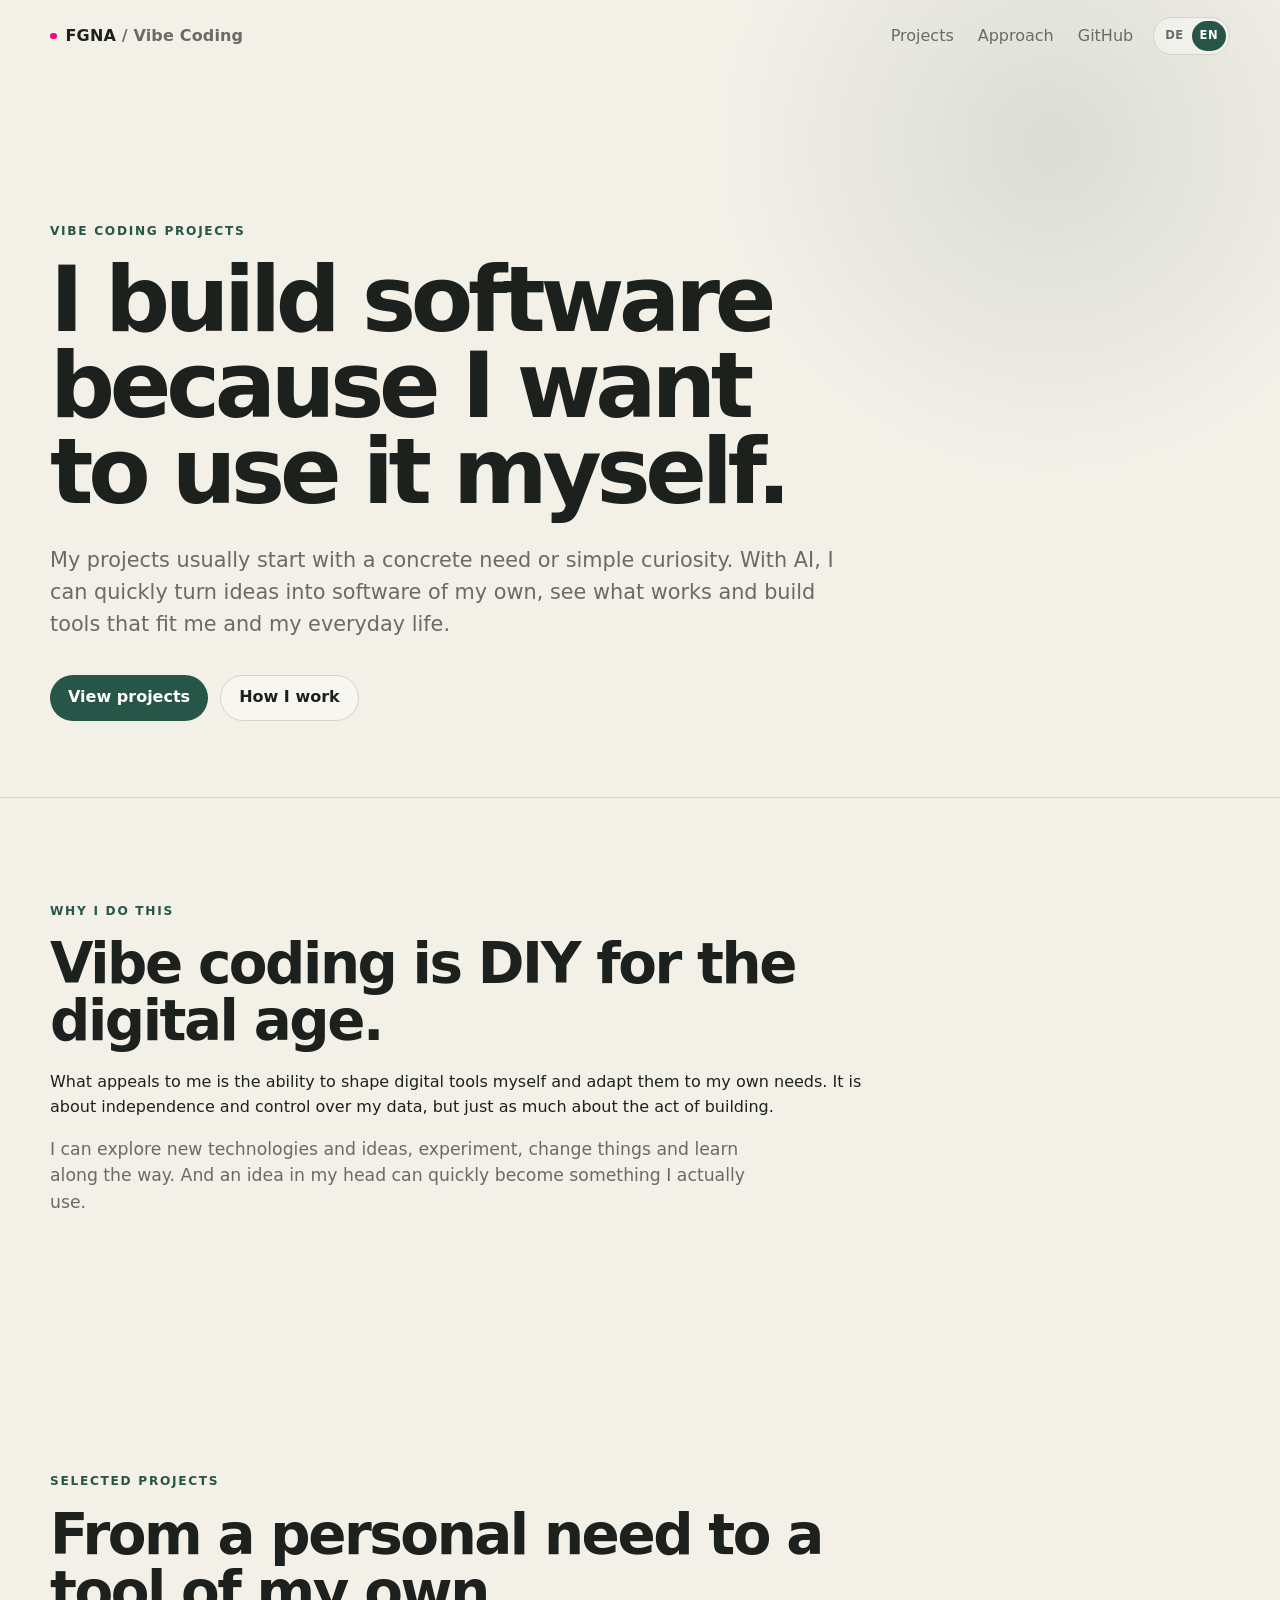
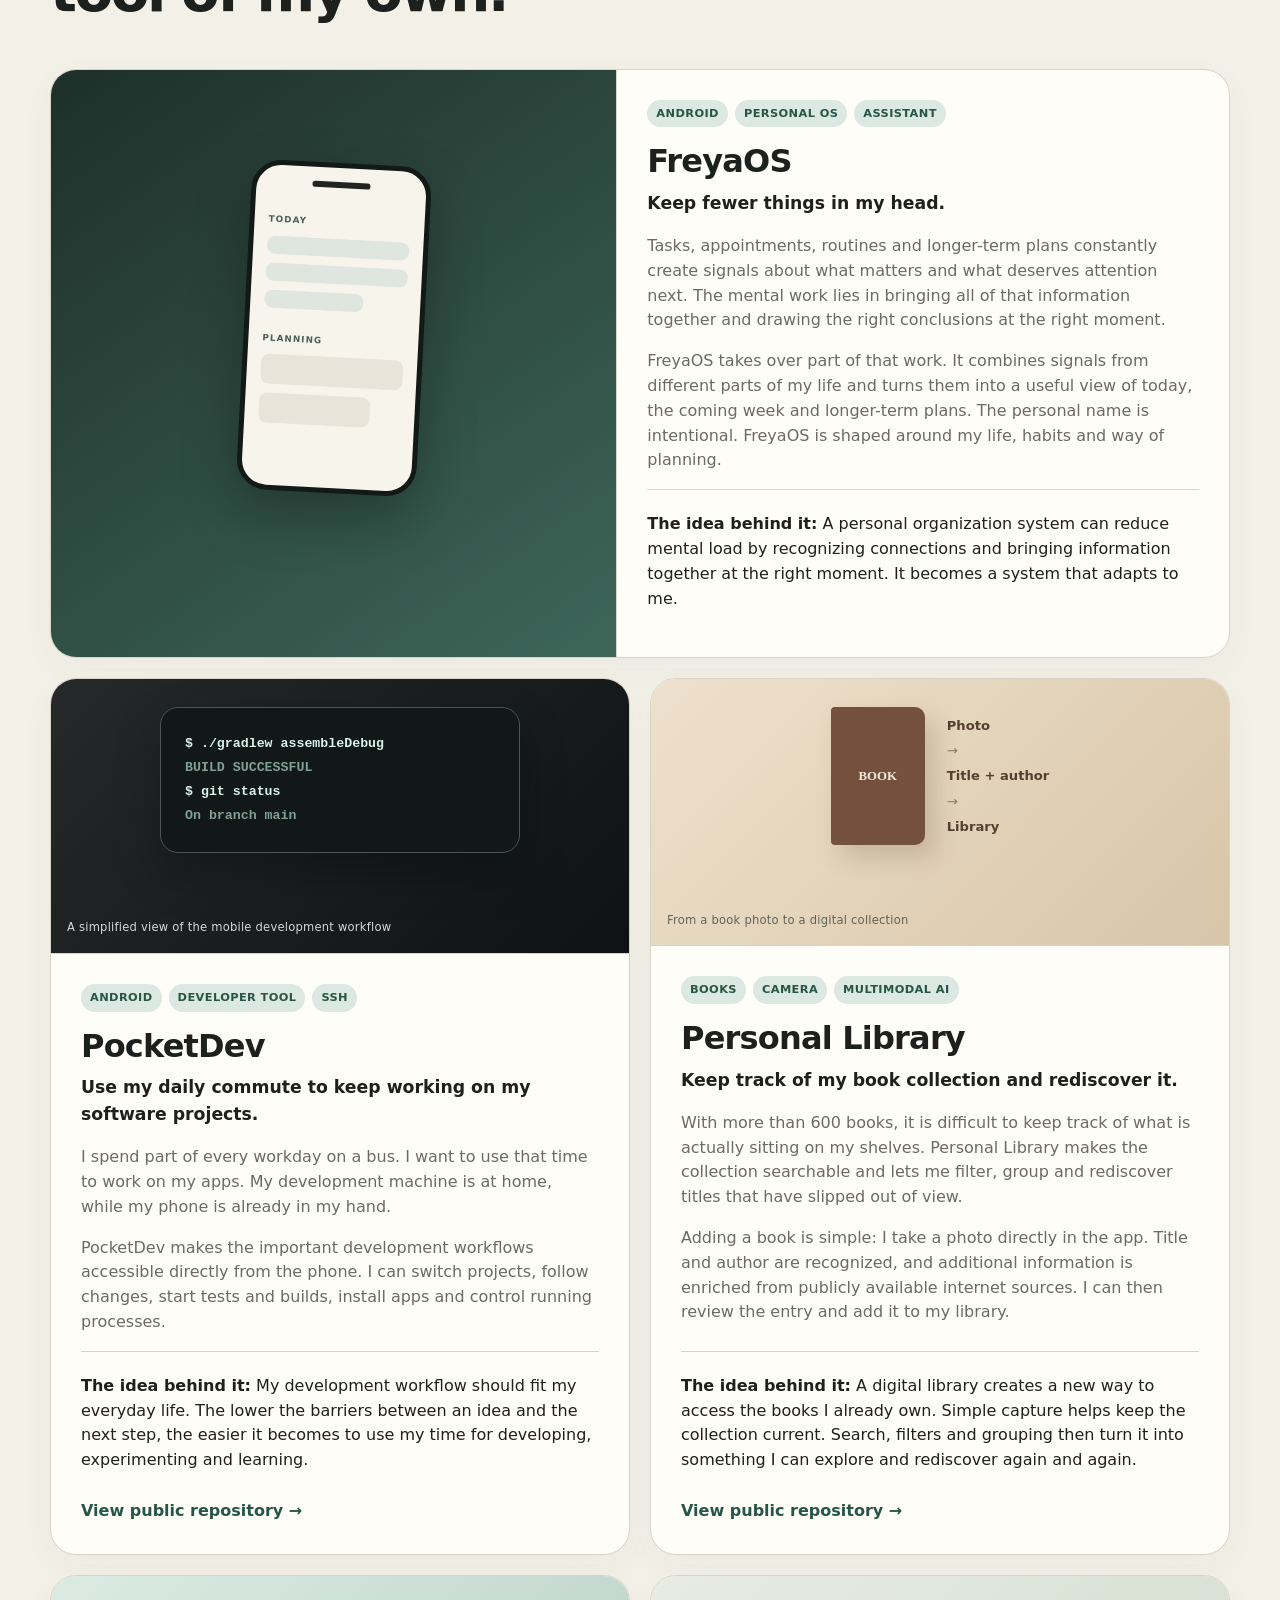
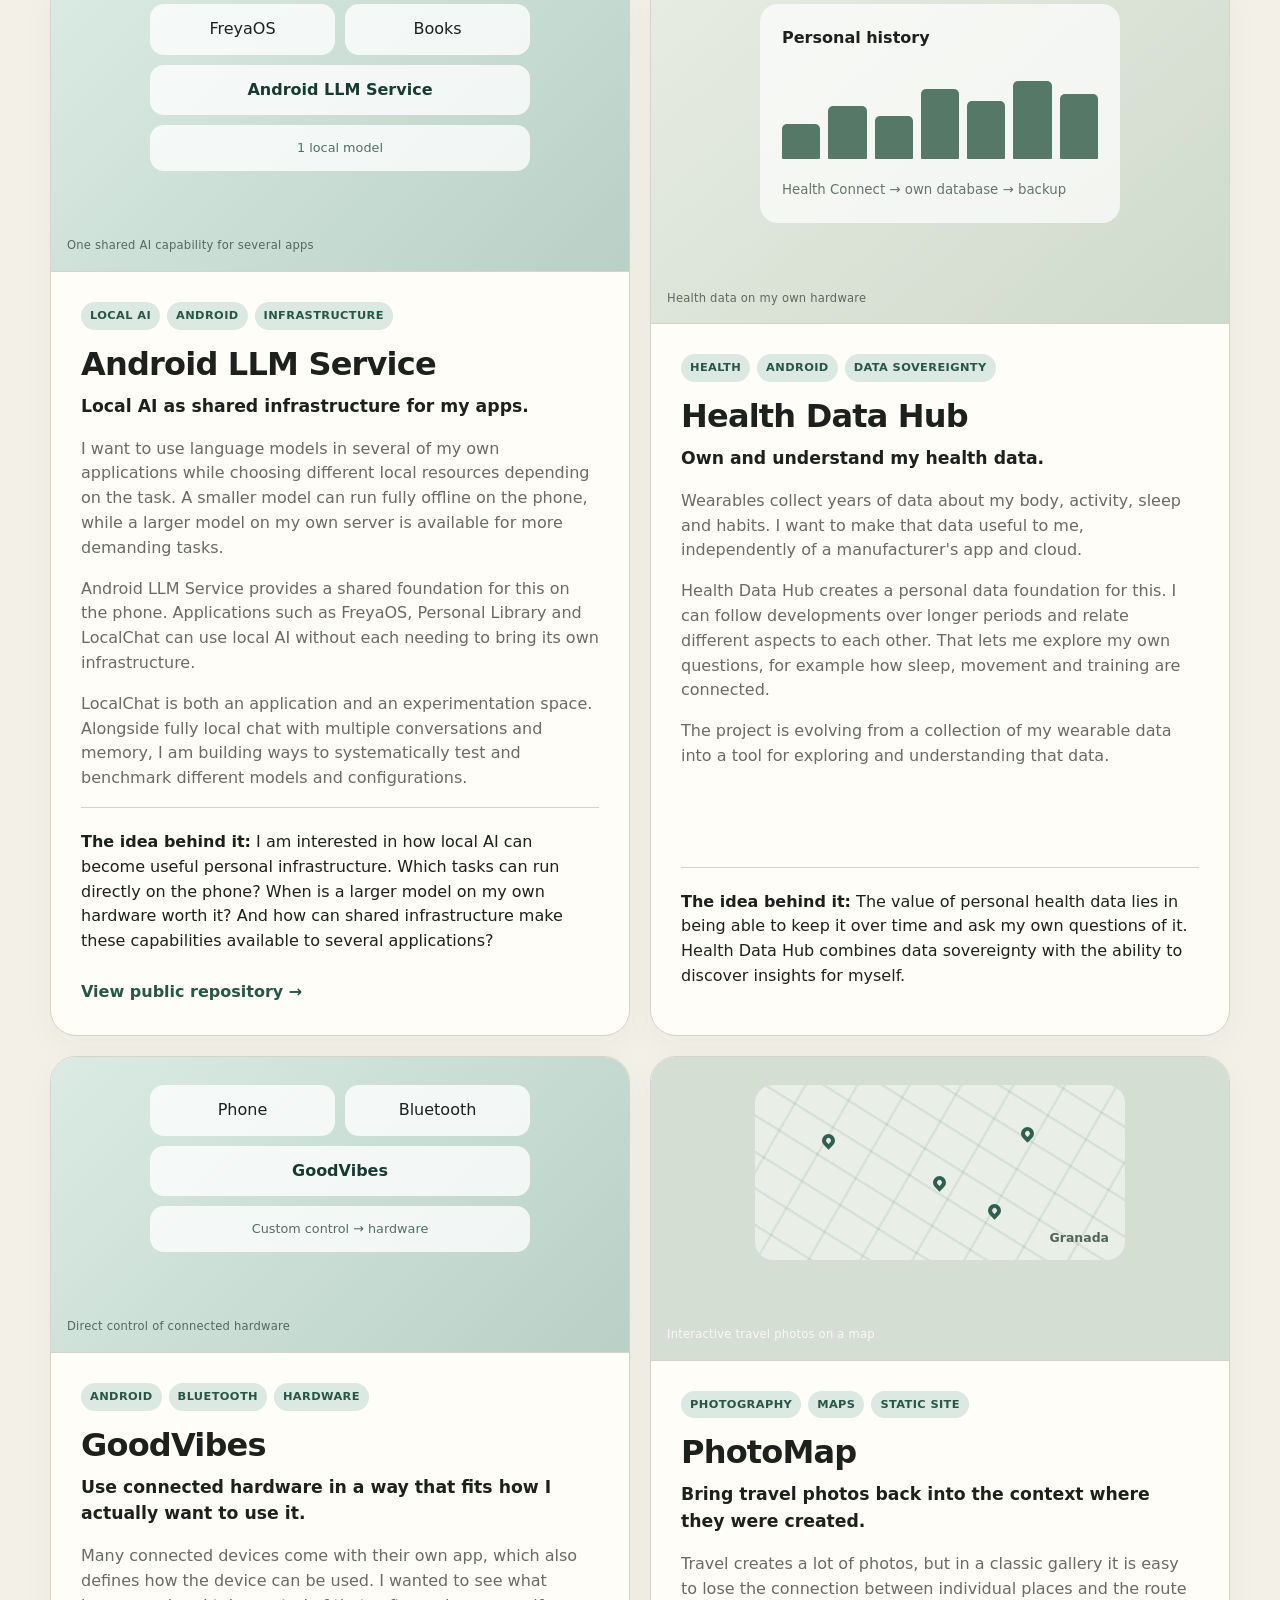
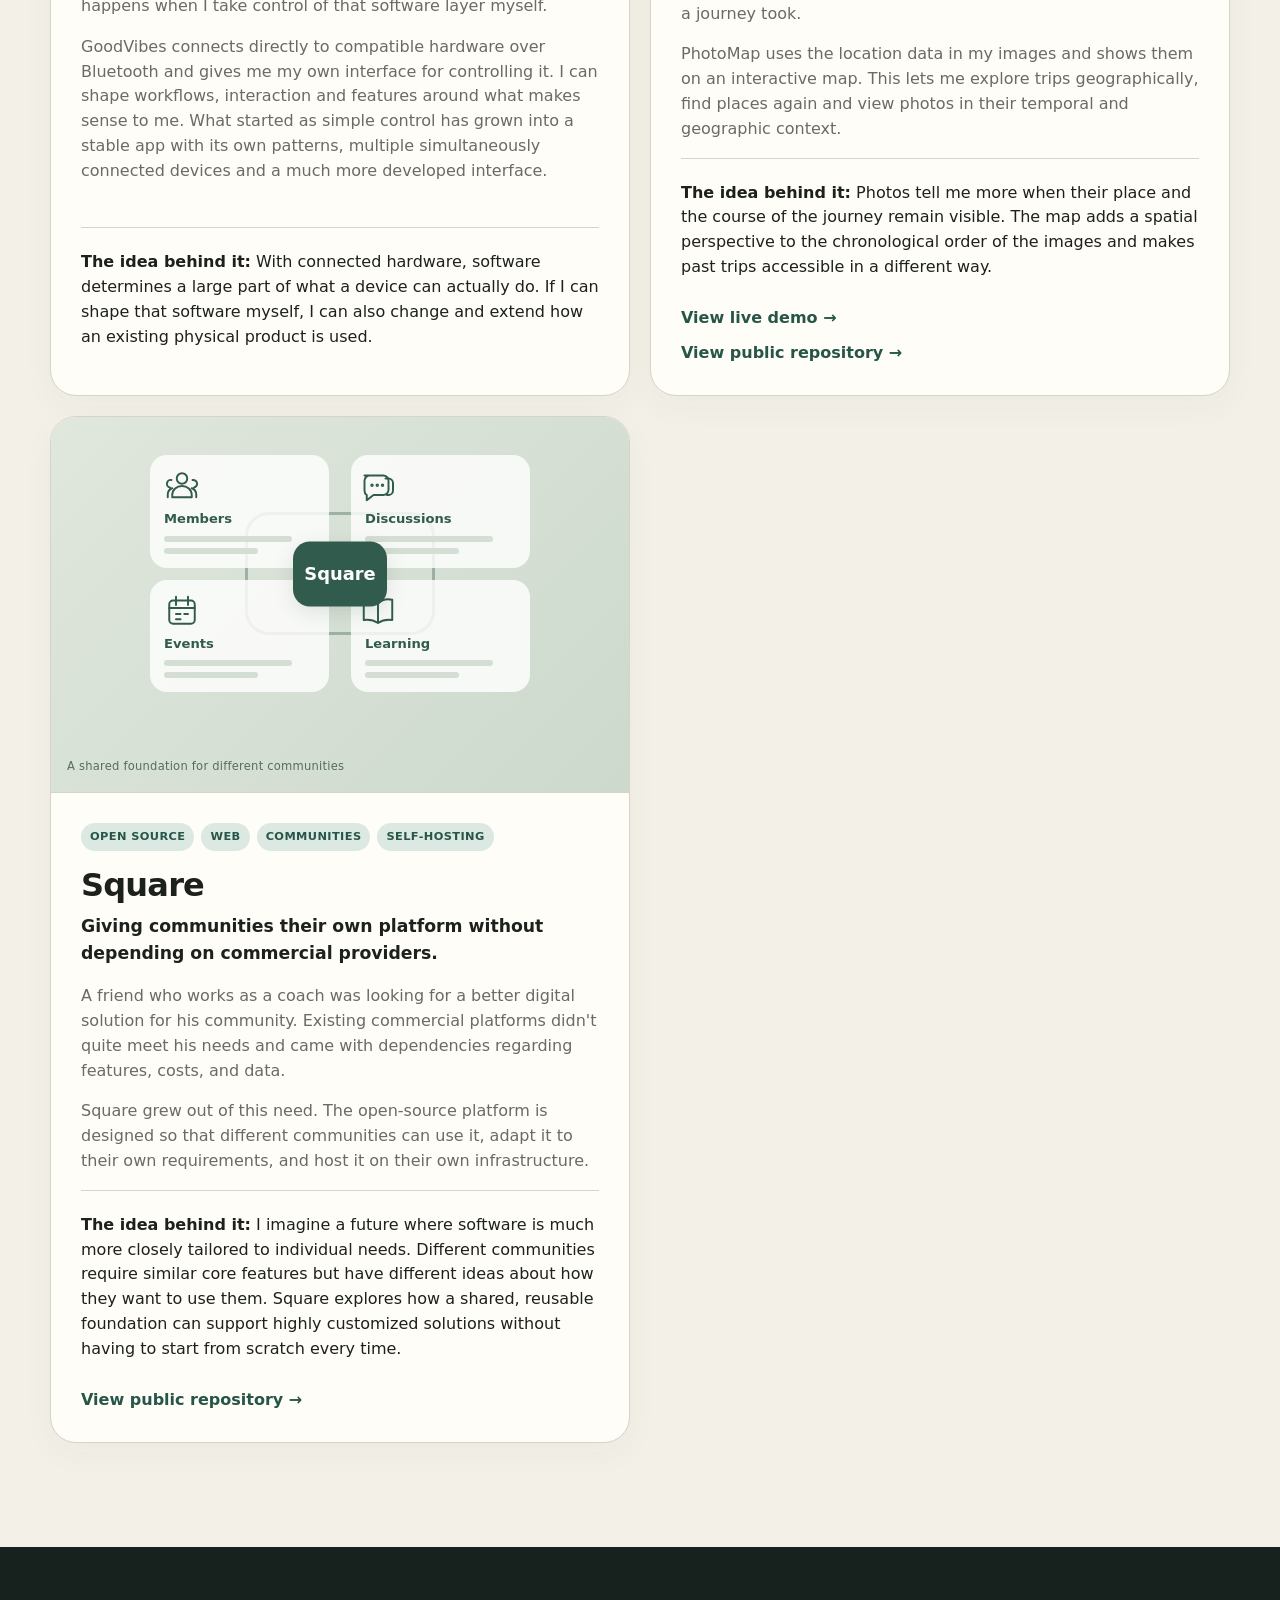
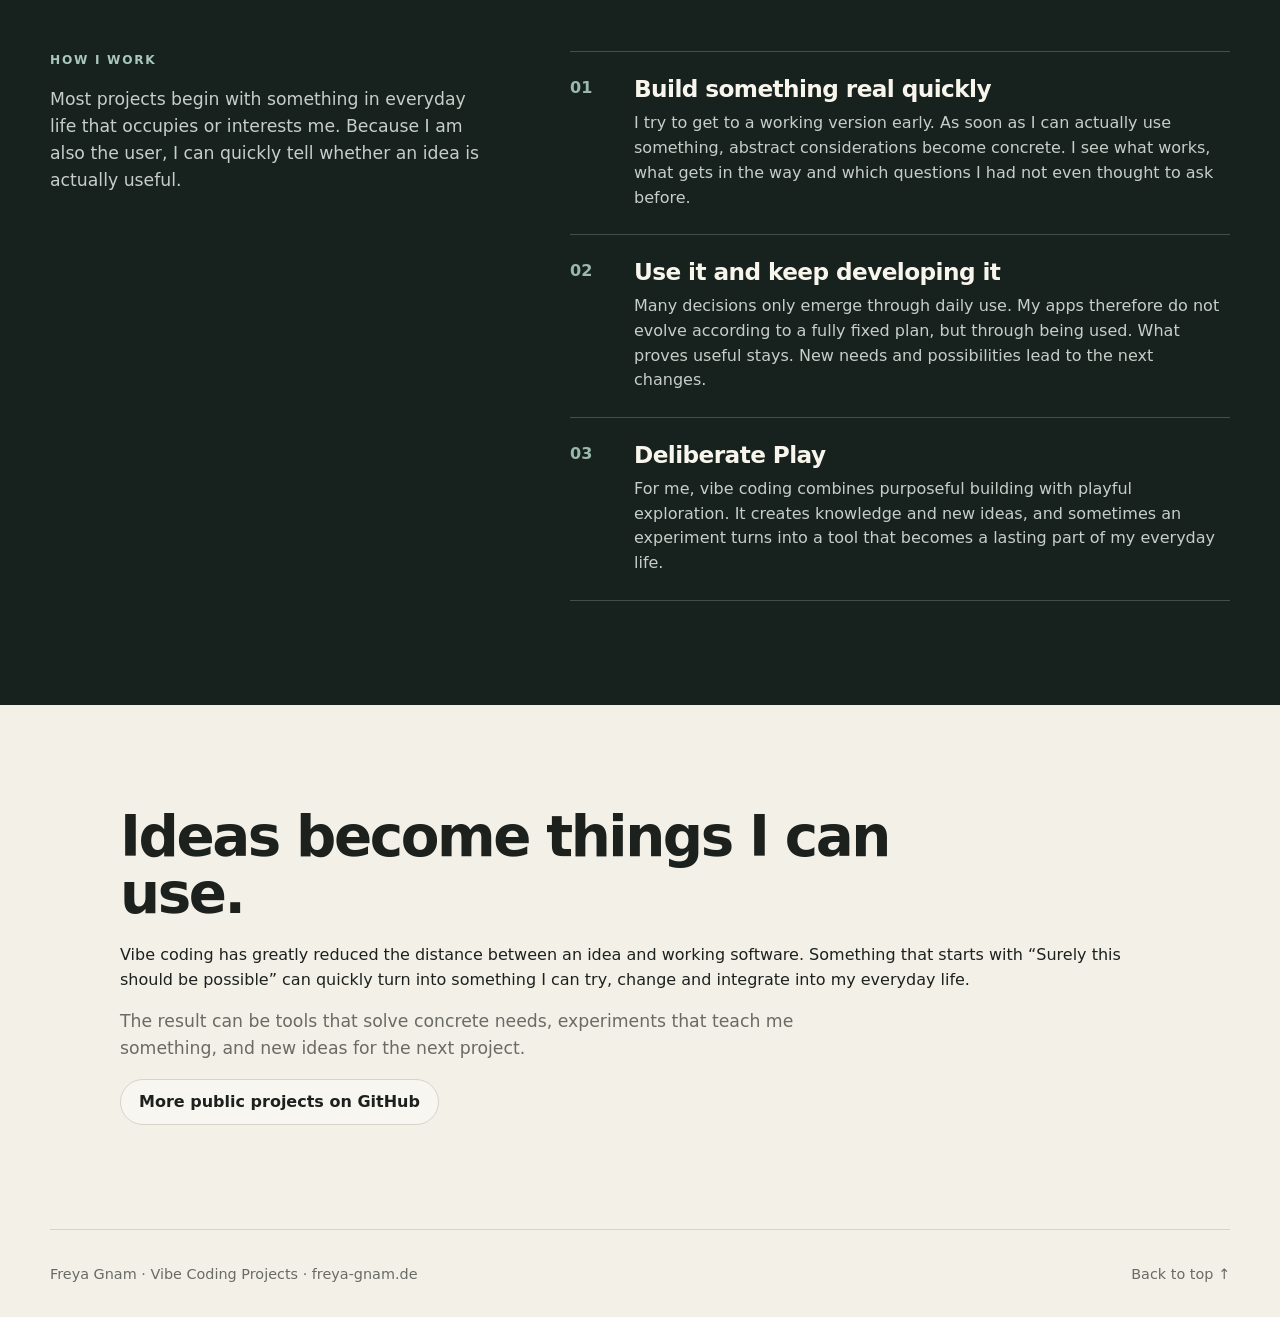
==== en/index.html @ f8d4020c "Align right Square icons and tighten caption spacing" ====
<!doctype html>
<html lang="en"><head><meta charset="utf-8"><meta name="viewport" content="width=device-width, initial-scale=1"><meta name="description" content="Personal software projects born from concrete needs: digital self-determination, learning, making and vibe coding as DIY for the digital age."><meta name="theme-color" content="#18221e"><meta property="og:title" content="FGNA · Vibe Coding Projects"><meta property="og:description" content="Vibe coding as DIY for the digital age: personal software, data sovereignty, learning and making."><meta property="og:type" content="website"><link rel="alternate" hreflang="de" href="../"><link rel="alternate" hreflang="en" href="./"><link rel="alternate" hreflang="x-default" href="../"><title>FGNA · Vibe Coding Projects</title><link rel="stylesheet" href="../styles.css?v=20261024c"></head><body>
<header class="hero" id="top"><nav class="nav shell" aria-label="Main navigation"><a class="brand" href="#top">FGNA <span>/ Vibe Coding</span></a><div class="nav-actions"><div class="nav-links"><a href="#projects">Projects</a><a href="#approach">Approach</a><a href="https://github.com/fgna">GitHub</a></div><div class="language-switch" aria-label="Choose language"><a href="../" lang="de">DE</a><span aria-current="page">EN</span></div></div></nav><div class="shell hero-grid"><div class="hero-copy"><p class="eyebrow">Vibe Coding Projects</p><h1>I build software because I want to use it myself.</h1><p class="lede">My projects usually start with a concrete need or simple curiosity. With AI, I can quickly turn ideas into software of my own, see what works and build tools that fit me and my everyday life.</p><div class="hero-actions"><a class="button primary" href="#projects">View projects</a><a class="button secondary" href="#approach">How I work</a></div></div></div></header>
<main><section class="section shell"><div class="section-heading"><p class="eyebrow">Why I do this</p><h2>Vibe coding is DIY for the digital age.</h2><p>What appeals to me is the ability to shape digital tools myself and adapt them to my own needs. It is about independence and control over my data, but just as much about the act of building.</p><p>I can explore new technologies and ideas, experiment, change things and learn along the way. And an idea in my head can quickly become something I actually use.</p></div></section>
<section class="section shell" id="projects"><div class="section-heading"><p class="eyebrow">Selected projects</p><h2>From a personal need to a tool of my own.</h2></div><div class="project-grid">
<article class="project-card featured"><div class="project-visual visual-taskos" aria-label="Abstract representation of FreyaOS"><div class="device-frame"><div class="device-top"></div><div class="mock-ui"><span class="mock-label">TODAY</span><i></i><i></i><i class="short"></i><span class="mock-label second">PLANNING</span><b></b><b class="half"></b></div></div></div><div class="project-content"><div class="project-meta"><span>Android</span><span>Personal OS</span><span>Assistant</span></div><h3>FreyaOS</h3><p class="project-kicker">Keep fewer things in my head.</p><p>Tasks, appointments, routines and longer-term plans constantly create signals about what matters and what deserves attention next. The mental work lies in bringing all of that information together and drawing the right conclusions at the right moment.</p><p>FreyaOS takes over part of that work. It combines signals from different parts of my life and turns them into a useful view of today, the coming week and longer-term plans. The personal name is intentional. FreyaOS is shaped around my life, habits and way of planning.</p><p class="thought"><strong>The idea behind it:</strong> A personal organization system can reduce mental load by recognizing connections and bringing information together at the right moment. It becomes a system that adapts to me.</p></div></article>
<article class="project-card"><div class="project-visual visual-pocketdev"><div class="terminal-mock"><span>$ ./gradlew assembleDebug</span><span class="dim">BUILD SUCCESSFUL</span><span>$ git status</span><span class="dim">On branch main</span></div><div class="visual-caption">A simplified view of the mobile development workflow</div></div><div class="project-content"><div class="project-meta"><span>Android</span><span>Developer Tool</span><span>SSH</span></div><h3>PocketDev</h3><p class="project-kicker">Use my daily commute to keep working on my software projects.</p><p>I spend part of every workday on a bus. I want to use that time to work on my apps. My development machine is at home, while my phone is already in my hand.</p><p>PocketDev makes the important development workflows accessible directly from the phone. I can switch projects, follow changes, start tests and builds, install apps and control running processes.</p><p class="thought"><strong>The idea behind it:</strong> My development workflow should fit my everyday life. The lower the barriers between an idea and the next step, the easier it becomes to use my time for developing, experimenting and learning.</p><a class="text-link" href="https://github.com/fgna/pocketdev">View public repository →</a></div></article>
<article class="project-card"><div class="project-visual visual-books"><div class="book-mock"><div class="book-cover">BOOK</div><div><span>Photo</span><b>→</b><span>Title + author</span><b>→</b><span>Library</span></div></div><div class="visual-caption">From a book photo to a digital collection</div></div><div class="project-content"><div class="project-meta"><span>Books</span><span>Camera</span><span>Multimodal AI</span></div><h3>Personal Library</h3><p class="project-kicker">Keep track of my book collection and rediscover it.</p><p>With more than 600 books, it is difficult to keep track of what is actually sitting on my shelves. Personal Library makes the collection searchable and lets me filter, group and rediscover titles that have slipped out of view.</p><p>Adding a book is simple: I take a photo directly in the app. Title and author are recognized, and additional information is enriched from publicly available internet sources. I can then review the entry and add it to my library.</p><p class="thought"><strong>The idea behind it:</strong> A digital library creates a new way to access the books I already own. Simple capture helps keep the collection current. Search, filters and grouping then turn it into something I can explore and rediscover again and again.</p><a class="text-link" href="https://github.com/fgna/personal-library">View public repository →</a></div></article>
<article class="project-card"><div class="project-visual visual-llm"><div class="service-map"><span>FreyaOS</span><span>Books</span><strong>Android LLM Service</strong><em>1 local model</em></div><div class="visual-caption">One shared AI capability for several apps</div></div><div class="project-content"><div class="project-meta"><span>Local AI</span><span>Android</span><span>Infrastructure</span></div><h3>Android LLM Service</h3><p class="project-kicker">Local AI as shared infrastructure for my apps.</p><p>I want to use language models in several of my own applications while choosing different local resources depending on the task. A smaller model can run fully offline on the phone, while a larger model on my own server is available for more demanding tasks.</p><p>Android LLM Service provides a shared foundation for this on the phone. Applications such as FreyaOS, Personal Library and LocalChat can use local AI without each needing to bring its own infrastructure.</p><p>LocalChat is both an application and an experimentation space. Alongside fully local chat with multiple conversations and memory, I am building ways to systematically test and benchmark different models and configurations.</p><p class="thought"><strong>The idea behind it:</strong> I am interested in how local AI can become useful personal infrastructure. Which tasks can run directly on the phone? When is a larger model on my own hardware worth it? And how can shared infrastructure make these capabilities available to several applications?</p><a class="text-link" href="https://github.com/fgna/android-llm-service">View public repository →</a></div></article>
<article class="project-card"><div class="project-visual visual-health"><div class="health-chart"><span>Personal history</span><div class="bars"><i></i><i></i><i></i><i></i><i></i><i></i><i></i></div><small>Health Connect → own database → backup</small></div><div class="visual-caption">Health data on my own hardware</div></div><div class="project-content"><div class="project-meta"><span>Health</span><span>Android</span><span>Data Sovereignty</span></div><h3>Health Data Hub</h3><p class="project-kicker">Own and understand my health data.</p><p>Wearables collect years of data about my body, activity, sleep and habits. I want to make that data useful to me, independently of a manufacturer's app and cloud.</p><p>Health Data Hub creates a personal data foundation for this. I can follow developments over longer periods and relate different aspects to each other. That lets me explore my own questions, for example how sleep, movement and training are connected.</p><p>The project is evolving from a collection of my wearable data into a tool for exploring and understanding that data.</p><p class="thought"><strong>The idea behind it:</strong> The value of personal health data lies in being able to keep it over time and ask my own questions of it. Health Data Hub combines data sovereignty with the ability to discover insights for myself.</p></div></article>
<article class="project-card"><div class="project-visual visual-llm"><div class="service-map"><span>Phone</span><span>Bluetooth</span><strong>GoodVibes</strong><em>Custom control → hardware</em></div><div class="visual-caption">Direct control of connected hardware</div></div><div class="project-content"><div class="project-meta"><span>Android</span><span>Bluetooth</span><span>Hardware</span></div><h3>GoodVibes</h3><p class="project-kicker">Use connected hardware in a way that fits how I actually want to use it.</p><p>Many connected devices come with their own app, which also defines how the device can be used. I wanted to see what happens when I take control of that software layer myself.</p><p>GoodVibes connects directly to compatible hardware over Bluetooth and gives me my own interface for controlling it. I can shape workflows, interaction and features around what makes sense to me. What started as simple control has grown into a stable app with its own patterns, multiple simultaneously connected devices and a much more developed interface.</p><p class="thought"><strong>The idea behind it:</strong> With connected hardware, software determines a large part of what a device can actually do. If I can shape that software myself, I can also change and extend how an existing physical product is used.</p></div></article>
<article class="project-card public-project"><div class="project-visual visual-map"><div class="map-mock"><i></i><i></i><i></i><i></i><span>Granada</span></div><div class="visual-caption">Interactive travel photos on a map</div></div><div class="project-content"><div class="project-meta"><span>Photography</span><span>Maps</span><span>Static Site</span></div><h3>PhotoMap</h3><p class="project-kicker">Bring travel photos back into the context where they were created.</p><p>Travel creates a lot of photos, but in a classic gallery it is easy to lose the connection between individual places and the route a journey took.</p><p>PhotoMap uses the location data in my images and shows them on an interactive map. This lets me explore trips geographically, find places again and view photos in their temporal and geographic context.</p><p class="thought"><strong>The idea behind it:</strong> Photos tell me more when their place and the course of the journey remain visible. The map adds a spatial perspective to the chronological order of the images and makes past trips accessible in a different way.</p><a class="text-link" href="http://www.freya-gnam.de/photomap/">View live demo →</a><a class="text-link" href="https://github.com/fgna/photomap">View public repository →</a></div></article>
<article class="project-card public-project"><div class="project-visual visual-square"><div class="square-diagram" aria-label="Schematic view of the shared Square community platform"><div class="square-module"><span class="square-symbol"><svg viewBox="0 0 48 48" aria-hidden="true"><circle cx="24" cy="14" r="7"/><path d="M11 39v-3c0-7 6-12 13-12s13 5 13 12v3H11Z"/><path d="M10 16a5 5 0 1 0-2 10M38 16a5 5 0 1 1 2 10M5 39v-4a9 9 0 0 1 6-8M43 39v-4a9 9 0 0 0-6-8"/></svg></span><strong>Members</strong><i></i><i></i></div><div class="square-module"><span class="square-symbol"><svg viewBox="0 0 48 48" aria-hidden="true"><path d="M6 10h25a7 7 0 0 1 7 7v12a7 7 0 0 1-7 7H18l-9 7v-7a7 7 0 0 1-3-6V17a7 7 0 0 1 7-7Z"/><path d="M34 14h4a6 6 0 0 1 6 6v10a6 6 0 0 1-6 6h-2"/><circle cx="16" cy="23" r="1"/><circle cx="23" cy="23" r="1"/><circle cx="30" cy="23" r="1"/></svg></span><strong>Discussions</strong><i></i><i></i></div><div class="square-hub">Square</div><div class="square-module"><span class="square-symbol"><svg viewBox="0 0 48 48" aria-hidden="true"><rect x="7" y="10" width="34" height="31" rx="5"/><path d="M7 20h34M16 5v11M32 5v11M16 28h6M27 28h5M16 35h6"/></svg></span><strong>Events</strong><i></i><i></i></div><div class="square-module"><span class="square-symbol"><svg viewBox="0 0 48 48" aria-hidden="true"><path d="M24 40c-6-4-12-5-19-4V9c8-2 14 0 19 5 5-5 11-7 19-5v27c-7-1-13 0-19 4ZM24 14v26"/></svg></span><strong>Learning</strong><i></i><i></i></div></div><div class="visual-caption">A shared foundation for different communities</div></div><div class="project-content"><div class="project-meta"><span>Open Source</span><span>Web</span><span>Communities</span><span>Self-Hosting</span></div><h3>Square</h3><p class="project-kicker">Giving communities their own platform without depending on commercial providers.</p><p>A friend who works as a coach was looking for a better digital solution for his community. Existing commercial platforms didn't quite meet his needs and came with dependencies regarding features, costs, and data.</p><p>Square grew out of this need. The open-source platform is designed so that different communities can use it, adapt it to their own requirements, and host it on their own infrastructure.</p><p class="thought"><strong>The idea behind it:</strong> I imagine a future where software is much more closely tailored to individual needs. Different communities require similar core features but have different ideas about how they want to use them. Square explores how a shared, reusable foundation can support highly customized solutions without having to start from scratch every time.</p><a class="text-link" href="https://github.com/fgna/square">View public repository →</a></div></article></div></section><section class="section contrast" id="approach"><div class="shell workflow-grid"><div class="section-heading compact"><p class="eyebrow">How I work</p><p>Most projects begin with something in everyday life that occupies or interests me. Because I am also the user, I can quickly tell whether an idea is actually useful.</p></div><div class="workflow-list"><div><span>01</span><h3>Build something real quickly</h3><p>I try to get to a working version early. As soon as I can actually use something, abstract considerations become concrete. I see what works, what gets in the way and which questions I had not even thought to ask before.</p></div><div><span>02</span><h3>Use it and keep developing it</h3><p>Many decisions only emerge through daily use. My apps therefore do not evolve according to a fully fixed plan, but through being used. What proves useful stays. New needs and possibilities lead to the next changes.</p></div><div><span>03</span><h3>Deliberate Play</h3><p>For me, vibe coding combines purposeful building with playful exploration. It creates knowledge and new ideas, and sometimes an experiment turns into a tool that becomes a lasting part of my everyday life.</p></div></div></div></section><section class="section shell closing"><h2>Ideas become things I can use.</h2><p>Vibe coding has greatly reduced the distance between an idea and working software. Something that starts with “Surely this should be possible” can quickly turn into something I can try, change and integrate into my everyday life.</p><p>The result can be tools that solve concrete needs, experiments that teach me something, and new ideas for the next project.</p><a class="button secondary" href="https://github.com/fgna">More public projects on GitHub</a></section></main><footer class="footer shell"><span>Freya Gnam · Vibe Coding Projects · <a href="https://freya-gnam.de/">freya-gnam.de</a></span><a href="#top">Back to top ↑</a></footer></body></html>
---- styles.css ----
:root {
  --bg: #f3f0e8;
  --surface: #fffdf8;
  --ink: #1d211e;
  --muted: #696b64;
  --line: #d8d3c7;
  --accent: #275548;
  --accent-soft: #dce8e2;
  --dark: #17211d;
  --dark-ink: #f8f5ed;
  font-family: Inter, ui-sans-serif, system-ui, -apple-system, BlinkMacSystemFont, "Segoe UI", sans-serif;
  color: var(--ink);
  background: var(--bg);
}
* { box-sizing: border-box; }
html { scroll-behavior: smooth; }
body { margin: 0; line-height: 1.55; background: var(--bg); }
a { color: inherit; }
.shell { width: min(1180px, calc(100% - 40px)); margin: 0 auto; }
.hero { min-height: 88vh; padding-bottom: 76px; border-bottom: 1px solid var(--line); background: radial-gradient(circle at 82% 18%, rgba(39,85,72,.12), transparent 27%), var(--bg); }
.nav { min-height: 72px; display: flex; align-items: center; justify-content: space-between; gap: 24px; }
.brand { font-weight: 850; text-decoration: none; letter-spacing: .01em; }
.brand span { color: var(--muted); font-weight: 650; }
.nav-actions { display: flex; align-items: center; gap: 20px; }
.nav-links { display: flex; gap: 24px; }
.nav-links a { text-decoration: none; color: var(--muted); }
.nav-links a:hover { color: var(--ink); }
.language-switch { display: inline-flex; align-items: center; padding: 3px; border: 1px solid var(--line); border-radius: 999px; background: rgba(255,255,255,.4); font-size: .72rem; font-weight: 850; letter-spacing: .04em; }
.language-switch a, .language-switch span { min-width: 34px; padding: 6px 8px; border-radius: 999px; text-align: center; text-decoration: none; }
.language-switch a { color: var(--muted); }
.language-switch a:hover { color: var(--ink); }
.language-switch [aria-current="page"] { color: white; background: var(--accent); }
.hero-grid { display: grid; grid-template-columns: minmax(0, 1.7fr) minmax(280px, .7fr); gap: 72px; align-items: end; padding-top: clamp(76px, 13vw, 150px); }
.hero-copy { position: relative; }
.eyebrow, .mini-label { margin: 0 0 16px; font-size: .76rem; font-weight: 850; letter-spacing: .14em; text-transform: uppercase; color: var(--accent); }
h1, h2, h3, p { margin-top: 0; }
h1 { max-width: 900px; margin-bottom: 28px; font-size: clamp(3.2rem, 7.1vw, 6.8rem); line-height: .95; letter-spacing: -.058em; }
h2 { max-width: 860px; margin-bottom: 20px; font-size: clamp(2.2rem, 4.4vw, 4rem); line-height: 1.01; letter-spacing: -.043em; }
h3 { font-size: 1.45rem; line-height: 1.15; letter-spacing: -.025em; }
.lede { max-width: 800px; margin-bottom: 34px; font-size: clamp(1.08rem, 1.7vw, 1.3rem); color: var(--muted); }
.hero-actions { display: flex; flex-wrap: wrap; gap: 12px; }
.button { display: inline-flex; min-height: 46px; align-items: center; padding: 0 18px; border-radius: 999px; text-decoration: none; font-weight: 780; }
.button.primary { color: white; background: var(--accent); }
.button.secondary { border: 1px solid var(--line); background: rgba(255,255,255,.35); }
.hero-panel { padding: 26px; border: 1px solid var(--line); border-radius: 24px; background: rgba(255,253,248,.82); box-shadow: 0 20px 65px rgba(30,40,34,.07); backdrop-filter: blur(8px); }
.signal { padding: 16px 0; border-top: 1px solid var(--line); }
.signal:first-of-type { border-top: 0; }
.signal strong, .signal span { display: block; }
.signal strong { margin-bottom: 4px; font-size: .95rem; }
.signal span { color: var(--muted); font-size: .9rem; }
.section { padding-top: 104px; padding-bottom: 104px; }
.section-heading { max-width: 860px; margin-bottom: 48px; }
.section-heading > p:last-child { max-width: 720px; color: var(--muted); font-size: 1.08rem; }
.project-grid { display: grid; grid-template-columns: repeat(2, minmax(0, 1fr)); gap: 20px; }
.project-card { overflow: hidden; display: flex; flex-direction: column; border: 1px solid var(--line); border-radius: 26px; background: var(--surface); box-shadow: 0 10px 34px rgba(44,46,40,.035); }
.project-card.featured { grid-column: 1 / -1; display: grid; grid-template-columns: 1fr 1.08fr; }
.project-content { padding: 30px; display: flex; flex: 1; flex-direction: column; }
.project-card h3 { margin: 16px 0 10px; font-size: 2rem; }
.project-meta { display: flex; flex-wrap: wrap; gap: 7px; }
.project-meta span { padding: 5px 9px; border-radius: 999px; background: var(--accent-soft); color: var(--accent); font-size: .71rem; font-weight: 850; letter-spacing: .035em; text-transform: uppercase; }
.project-kicker { font-size: 1.08rem; font-weight: 780; }
.project-content > p:not(.project-kicker):not(.thought) { color: var(--muted); }
.thought { margin-top: auto; padding-top: 22px; border-top: 1px solid var(--line); }
.text-link { margin-top: 10px; font-weight: 800; color: var(--accent); text-decoration: none; }
.text-link:hover { text-decoration: underline; }
.project-visual { min-height: 260px; position: relative; overflow: hidden; display: grid; place-items: center; padding: 28px 28px 64px; background: #e4e6df; border-bottom: 1px solid var(--line); }
.featured .project-visual { min-height: 100%; border-bottom: 0; border-right: 1px solid var(--line); }
.visual-caption { position: absolute; left: 16px; right: 16px; bottom: 6px; color: rgba(255,255,255,.82); font-size: .72rem; letter-spacing: .02em; }
.visual-taskos { background: linear-gradient(145deg, #1e2f29, #3d6659); }
.device-frame { width: 180px; min-height: 330px; padding: 14px 14px 20px; border: 5px solid #121916; border-radius: 30px; background: #f7f4ec; box-shadow: 0 24px 55px rgba(0,0,0,.28); transform: rotate(3deg); }
.device-top { width: 58px; height: 6px; margin: 0 auto 28px; border-radius: 9px; background: #20251f; }
.mock-ui { display: flex; flex-direction: column; gap: 9px; }
.mock-ui .mock-label { color: #496056; font-size: .55rem; font-weight: 900; letter-spacing: .12em; }
.mock-ui .second { margin-top: 15px; }
.mock-ui i, .mock-ui b { display: block; height: 18px; border-radius: 8px; background: #dfe6df; }
.mock-ui i.short { width: 70%; }
.mock-ui b { height: 30px; background: #e9e4d9; }
.mock-ui b.half { width: 78%; }
.visual-pocketdev { background: linear-gradient(135deg, #25292a, #0e1213); }
.terminal-mock { width: min(92%, 360px); padding: 24px; border: 1px solid #4c5554; border-radius: 18px; background: #121717; box-shadow: 0 20px 45px rgba(0,0,0,.25); font: 600 .83rem/1.8 ui-monospace, SFMono-Regular, Menlo, monospace; color: #d9f3e8; }
.terminal-mock span { display: block; }
.terminal-mock .dim { color: #7fa292; }
.visual-llm { background: linear-gradient(135deg, #dbebe3, #b9d0c6); }
.service-map { display: grid; grid-template-columns: 1fr 1fr; gap: 10px; width: min(92%, 380px); text-align: center; }
.service-map span, .service-map strong, .service-map em { padding: 13px; border-radius: 14px; background: rgba(255,255,255,.78); font-style: normal; }
.service-map strong, .service-map em { grid-column: 1 / -1; }
.service-map strong { color: #173b30; }
.service-map em { color: #527064; font-size: .8rem; }
.visual-llm .visual-caption, .visual-books .visual-caption, .visual-health .visual-caption { color: rgba(28,38,33,.65); }
.visual-books { background: linear-gradient(135deg, #eee1cd, #d7c5a8); }
.book-mock { display: flex; align-items: center; gap: 22px; }
.book-cover { width: 94px; height: 138px; display: grid; place-items: center; border-radius: 4px 10px 10px 4px; background: #73513e; color: #f5eadb; font: 800 .8rem ui-serif, Georgia, serif; box-shadow: 10px 12px 24px rgba(83,61,45,.2); }
.book-mock > div:last-child { display: flex; flex-direction: column; gap: 5px; color: #553f30; font-weight: 800; font-size: .82rem; }
.book-mock b { font-weight: 500; color: #907a66; }
.screenshot-project .project-visual { min-height: 340px; }
.screenshot-stage { padding: 34px 34px 50px; }
.screenshot-slot { width: min(86%, 280px); aspect-ratio: 9 / 16; display: flex; flex-direction: column; align-items: center; justify-content: center; gap: 8px; padding: 24px; border: 1px dashed rgba(255,255,255,.5); border-radius: 28px; background: rgba(16,22,21,.75); box-shadow: 0 22px 50px rgba(0,0,0,.24); color: #f4f7f5; text-align: center; }
.screenshot-slot.light { border-color: rgba(71,55,39,.28); background: rgba(255,253,248,.82); color: #4e3b2d; box-shadow: 0 22px 48px rgba(83,61,45,.16); }
.screenshot-slot strong { font-size: 1.1rem; }
.screenshot-slot small { max-width: 180px; color: inherit; opacity: .7; }
.screenshot-label { font-size: .68rem; font-weight: 850; letter-spacing: .12em; text-transform: uppercase; opacity: .72; }
.visual-health { background: linear-gradient(140deg, #e8ece3, #cedacb); }
.health-chart { width: min(92%, 360px); padding: 22px; border-radius: 18px; background: rgba(255,255,255,.7); }
.health-chart > span { font-weight: 850; }
.health-chart small { color: #66766d; }
.bars { height: 90px; display: flex; align-items: end; gap: 8px; margin: 18px 0; }
.bars i { flex: 1; border-radius: 5px 5px 1px 1px; background: #557867; }
.bars i:nth-child(1) { height: 38%; }.bars i:nth-child(2) { height: 58%; }.bars i:nth-child(3) { height: 47%; }.bars i:nth-child(4) { height: 77%; }.bars i:nth-child(5) { height: 64%; }.bars i:nth-child(6) { height: 86%; }.bars i:nth-child(7) { height: 72%; }
.visual-map { background: #d5ded3; }
.map-mock { width: min(92%, 370px); height: 175px; position: relative; border-radius: 18px; background: repeating-linear-gradient(32deg, transparent 0 28px, rgba(81,110,94,.11) 29px 31px), repeating-linear-gradient(120deg, transparent 0 42px, rgba(81,110,94,.1) 43px 45px), #e9eee7; }
.map-mock i { position: absolute; width: 13px; height: 13px; border: 4px solid #315f4f; border-radius: 50% 50% 50% 0; transform: rotate(-45deg); }
.map-mock i:nth-child(1) { left: 18%; top: 28%; }.map-mock i:nth-child(2) { left: 48%; top: 52%; }.map-mock i:nth-child(3) { left: 72%; top: 24%; }.map-mock i:nth-child(4) { left: 63%; top: 68%; }
.map-mock span { position: absolute; right: 16px; bottom: 12px; color: #4f675b; font-size: .78rem; font-weight: 850; }
.contrast { color: var(--dark-ink); background: var(--dark); }
.contrast .eyebrow { color: #a7c8bb; }
.workflow-grid { display: grid; grid-template-columns: .8fr 1.2fr; gap: 80px; }
.section-heading.compact { margin-bottom: 0; }
.section-heading.compact > p:last-child { color: #c7cec9; }
.workflow-list { border-top: 1px solid rgba(255,255,255,.2); }
.workflow-list > div { display: grid; grid-template-columns: 48px 1fr; column-gap: 16px; padding: 24px 0; border-bottom: 1px solid rgba(255,255,255,.2); }
.workflow-list span { color: #9ab8ac; font-weight: 850; }
.workflow-list h3 { margin-bottom: 8px; }
.workflow-list p { grid-column: 2; margin-bottom: 0; color: #c7cec9; }
.closing { max-width: 1040px; }
.closing p:last-of-type { max-width: 760px; color: var(--muted); font-size: 1.08rem; }
.footer { min-height: 88px; display: flex; align-items: center; justify-content: space-between; gap: 20px; border-top: 1px solid var(--line); color: var(--muted); font-size: .9rem; }
.footer a { text-decoration: none; }
@media (max-width: 860px) {
  .shell { width: min(100% - 28px, 1180px); }
  .hero { min-height: auto; }
  .nav { gap: 14px; }
  .nav-links { display: none; }
  .nav-actions { margin-left: auto; }
  .hero-grid, .workflow-grid, .project-card.featured { grid-template-columns: 1fr; gap: 36px; }
  .hero-grid { padding-top: 70px; }
  h1 { font-size: clamp(3.05rem, 14.5vw, 5rem); }
  .section { padding-top: 74px; padding-bottom: 74px; }
  .project-grid { grid-template-columns: 1fr; }
  .project-card.featured { grid-column: auto; display: flex; }
  .featured .project-visual { min-height: 360px; border-right: 0; border-bottom: 1px solid var(--line); }
  .thought { margin-top: 28px; }
  .footer { flex-direction: column; align-items: flex-start; justify-content: center; }
}
@media (max-width: 480px) {
  .brand span { display: none; }
  .project-content { padding: 24px; }
  .project-visual { min-height: 225px; padding: 20px 20px 60px; }
  .featured .project-visual { min-height: 325px; }
  .screenshot-project .project-visual { min-height: 300px; }
  .screenshot-slot { width: min(78%, 230px); border-radius: 22px; }
  .device-frame { transform: none; }
  .book-mock { gap: 14px; }
}
@media (prefers-reduced-motion: reduce) {
  html { scroll-behavior: auto; }
}

/* Small visual link to the personal website */
:root {
  --personal-accent: #ff007f;
}

.brand::before {
  content: "";
  display: inline-block;
  width: .42em;
  height: .42em;
  margin-right: .55em;
  border-radius: 50%;
  background: var(--personal-accent);
  vertical-align: .08em;
}

/* Square: compact schematic, consistent with the other project visuals */
.visual-square { background: linear-gradient(135deg, #e0e7dc, #cdd9cd); }
.square-diagram { display: grid; grid-template-columns: minmax(0, 1fr) minmax(0, 1fr); gap: 12px 22px; position: relative; width: min(94%, 380px); }
.square-diagram::before { content: ""; position: absolute; left: 25%; right: 25%; top: 24%; bottom: 24%; border: 3px solid rgba(48,88,72,.35); border-radius: 24px; }
.square-module { position: relative; display: flex; flex-direction: column; align-items: flex-start; gap: 6px; min-height: 94px; padding: 14px; background: rgba(255,255,255,.82); border-radius: 17px; color: #315b4d; }
.square-module strong { font-size: .82rem; }
.square-symbol { display: flex; align-items: center; height: 34px; color: #315b4d; }
.square-module:nth-child(2) .square-symbol, .square-module:nth-child(5) .square-symbol { transform: translateX(-10px); }
.square-symbol svg { display: block; width: 36px; height: 36px; fill: none; stroke: currentColor; stroke-width: 2.6; stroke-linecap: round; stroke-linejoin: round; }
.square-symbol circle { fill: none; }
.square-module i { display: block; width: 85%; height: 6px; border-radius: 8px; background: #d4ded4; }
.square-module i:last-child { width: 62%; }
.square-hub { position: absolute; z-index: 1; left: 50%; top: 50%; transform: translate(-50%,-50%); display: grid; place-items: center; width: 94px; height: 65px; border-radius: 17px; background: #315b4d; color: #fff; font-weight: 800; font-size: 1.12rem; box-shadow: 0 6px 20px rgba(35,65,52,.12); }
.visual-square .visual-caption { color: #526e60; }
@media (max-width: 480px) { .square-diagram { gap: 12px; } .square-module { padding: 12px; } .square-hub { width: 80px; height: 54px; } }

/* Keep illustrated icons clear and consistent on small screens. */
@media (max-width: 480px) { .square-symbol { height: 30px; } .square-symbol svg { width: 30px; height: 30px; } .square-module { min-height: 108px; } }

/* Reserve a distinct caption band below every project illustration. */
.project-visual { padding-bottom: 100px; }
.visual-caption { bottom: 16px; z-index: 2; }
.square-diagram { align-self: start; margin-top: 10px; }
.square-module:nth-child(2) .square-symbol,
.square-module:nth-child(5) .square-symbol { transform: none; margin-left: -5px; }
@media (max-width: 480px) {
  .project-visual { padding-bottom: 100px; }
  .square-diagram { margin-top: 2px; }
  .visual-caption { bottom: 16px; }
}
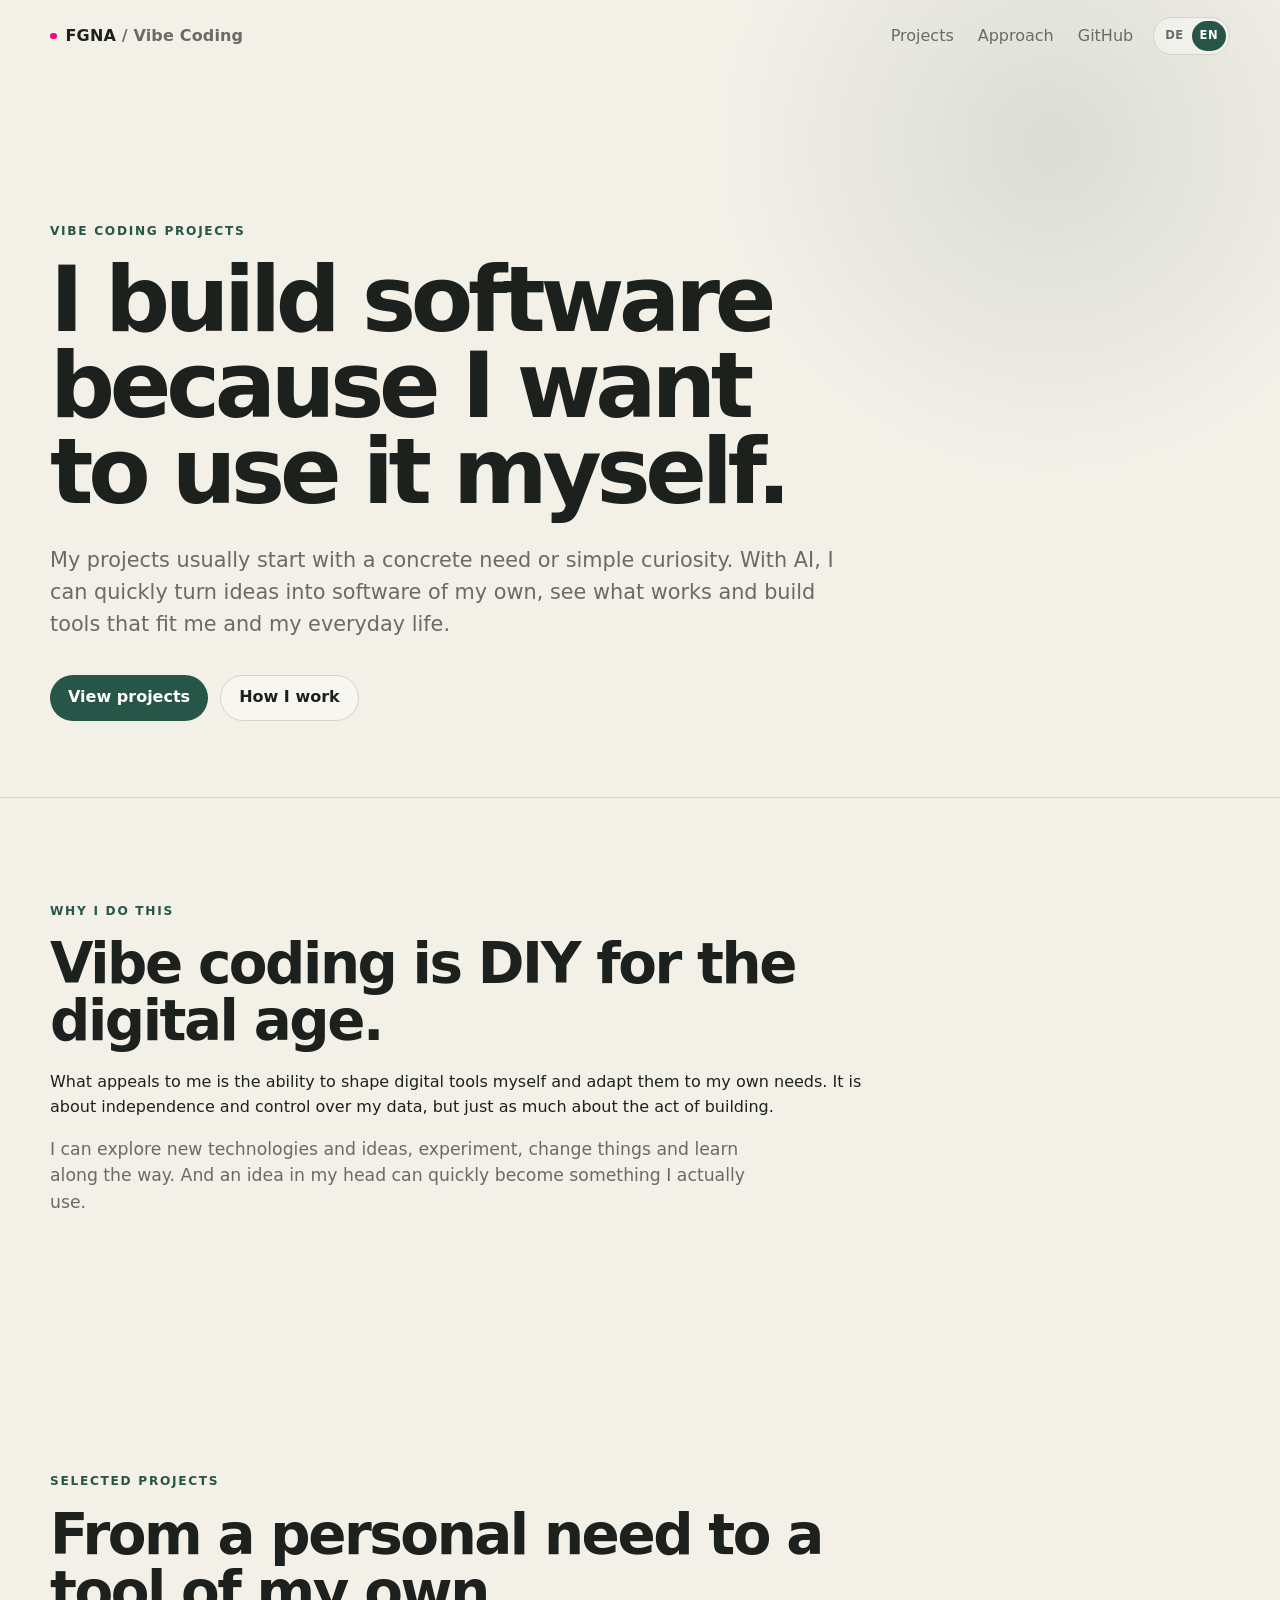
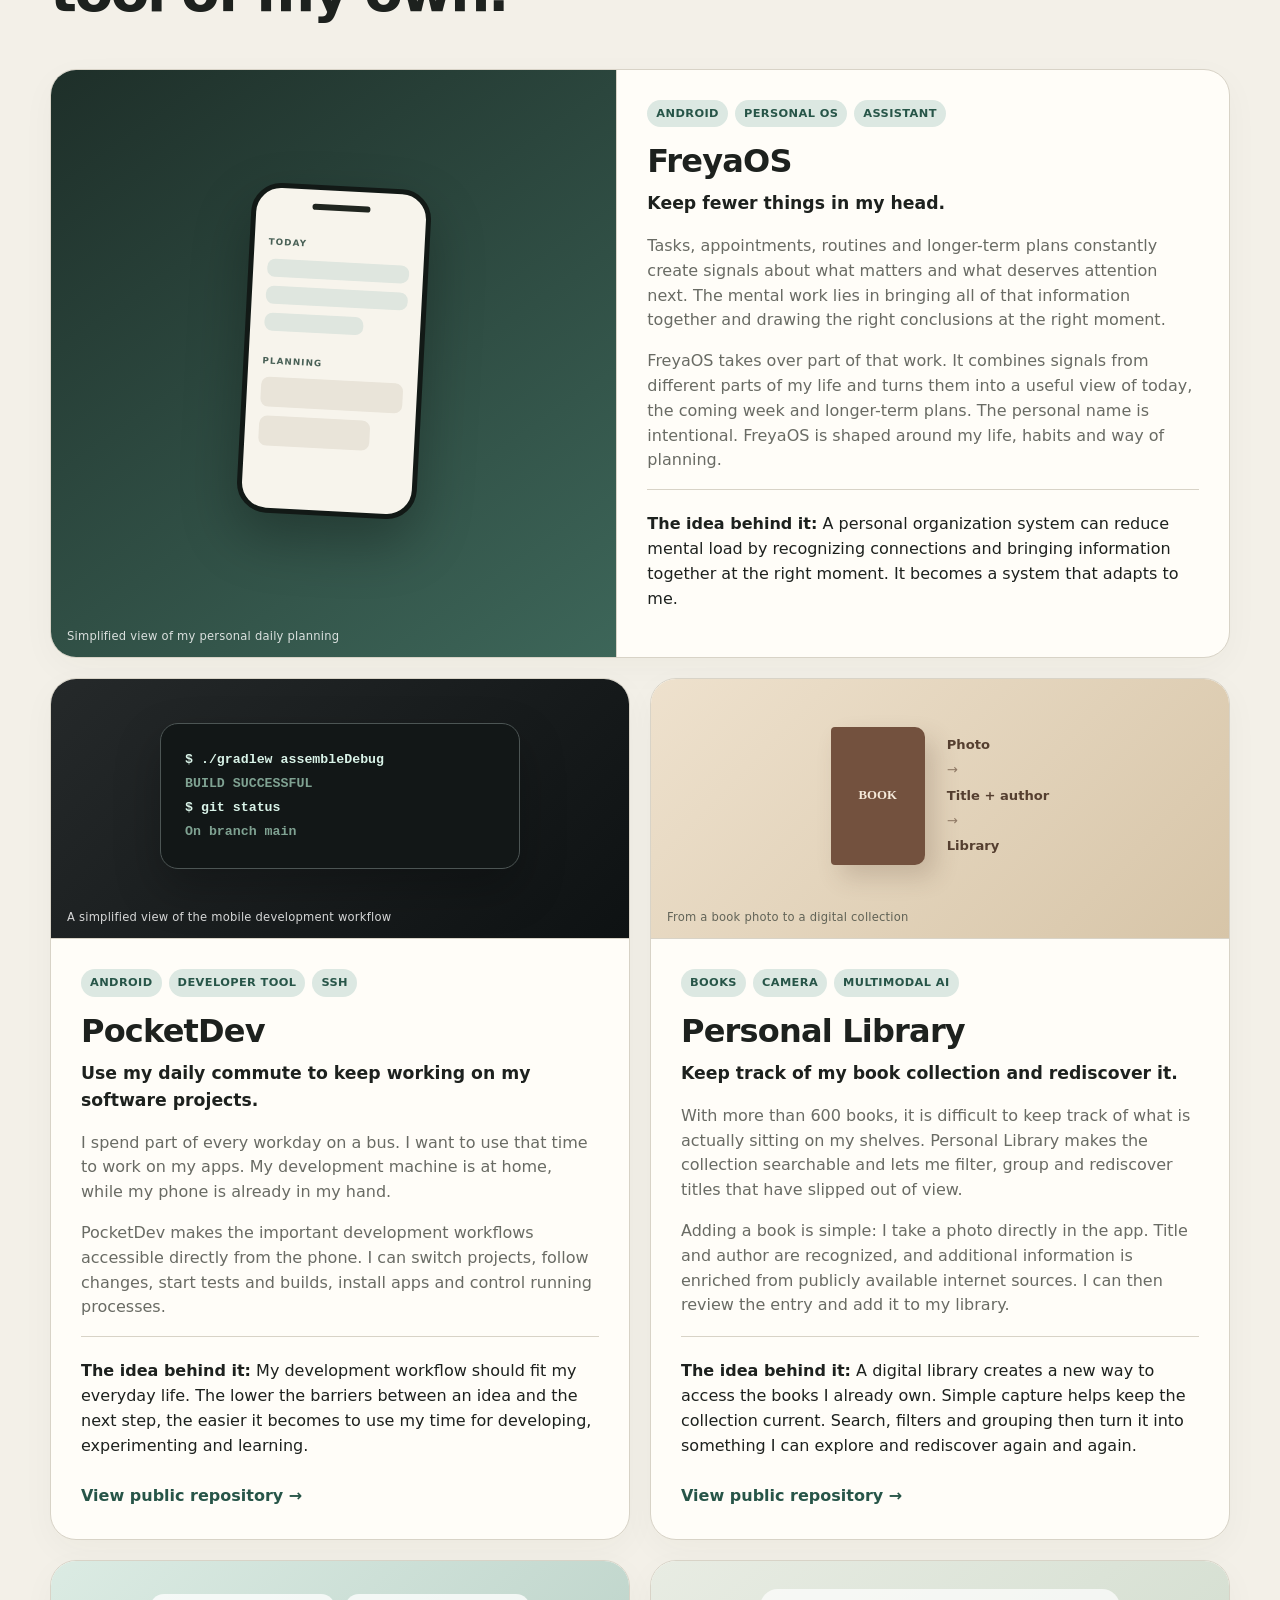
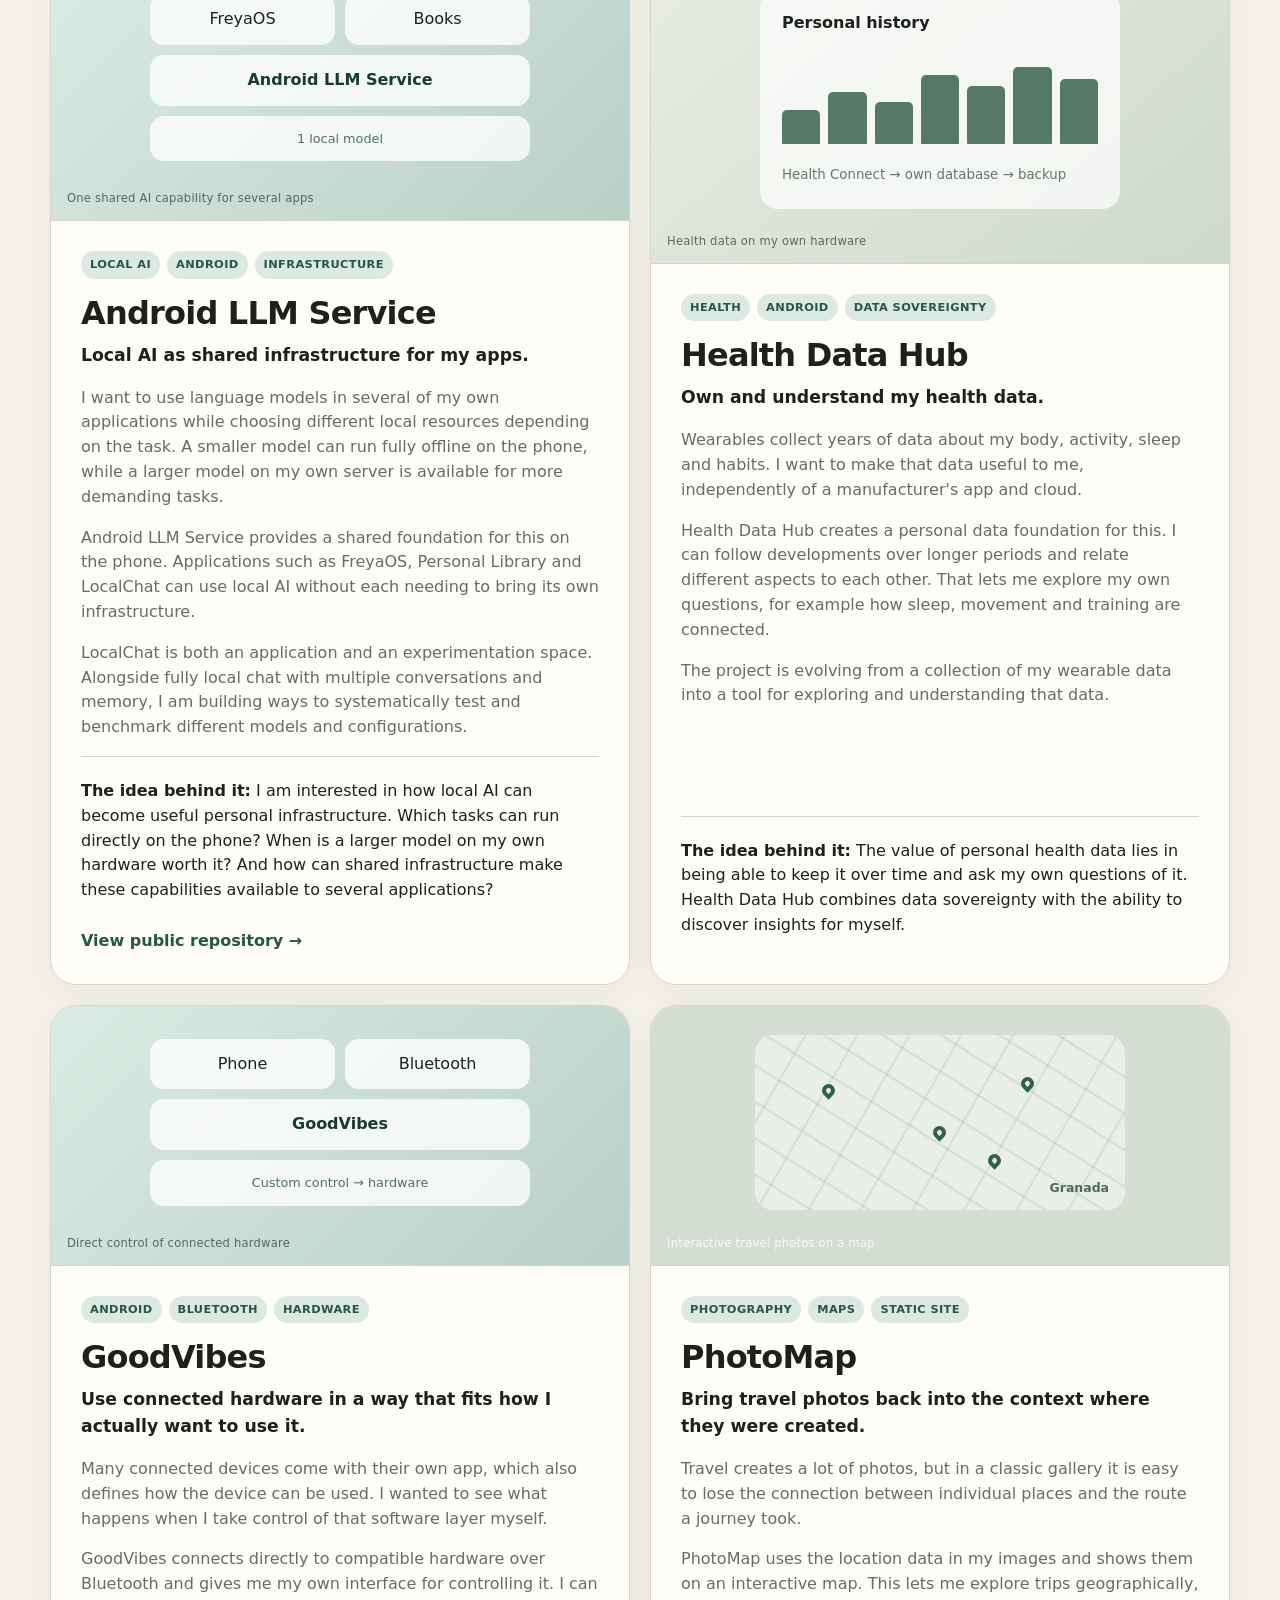
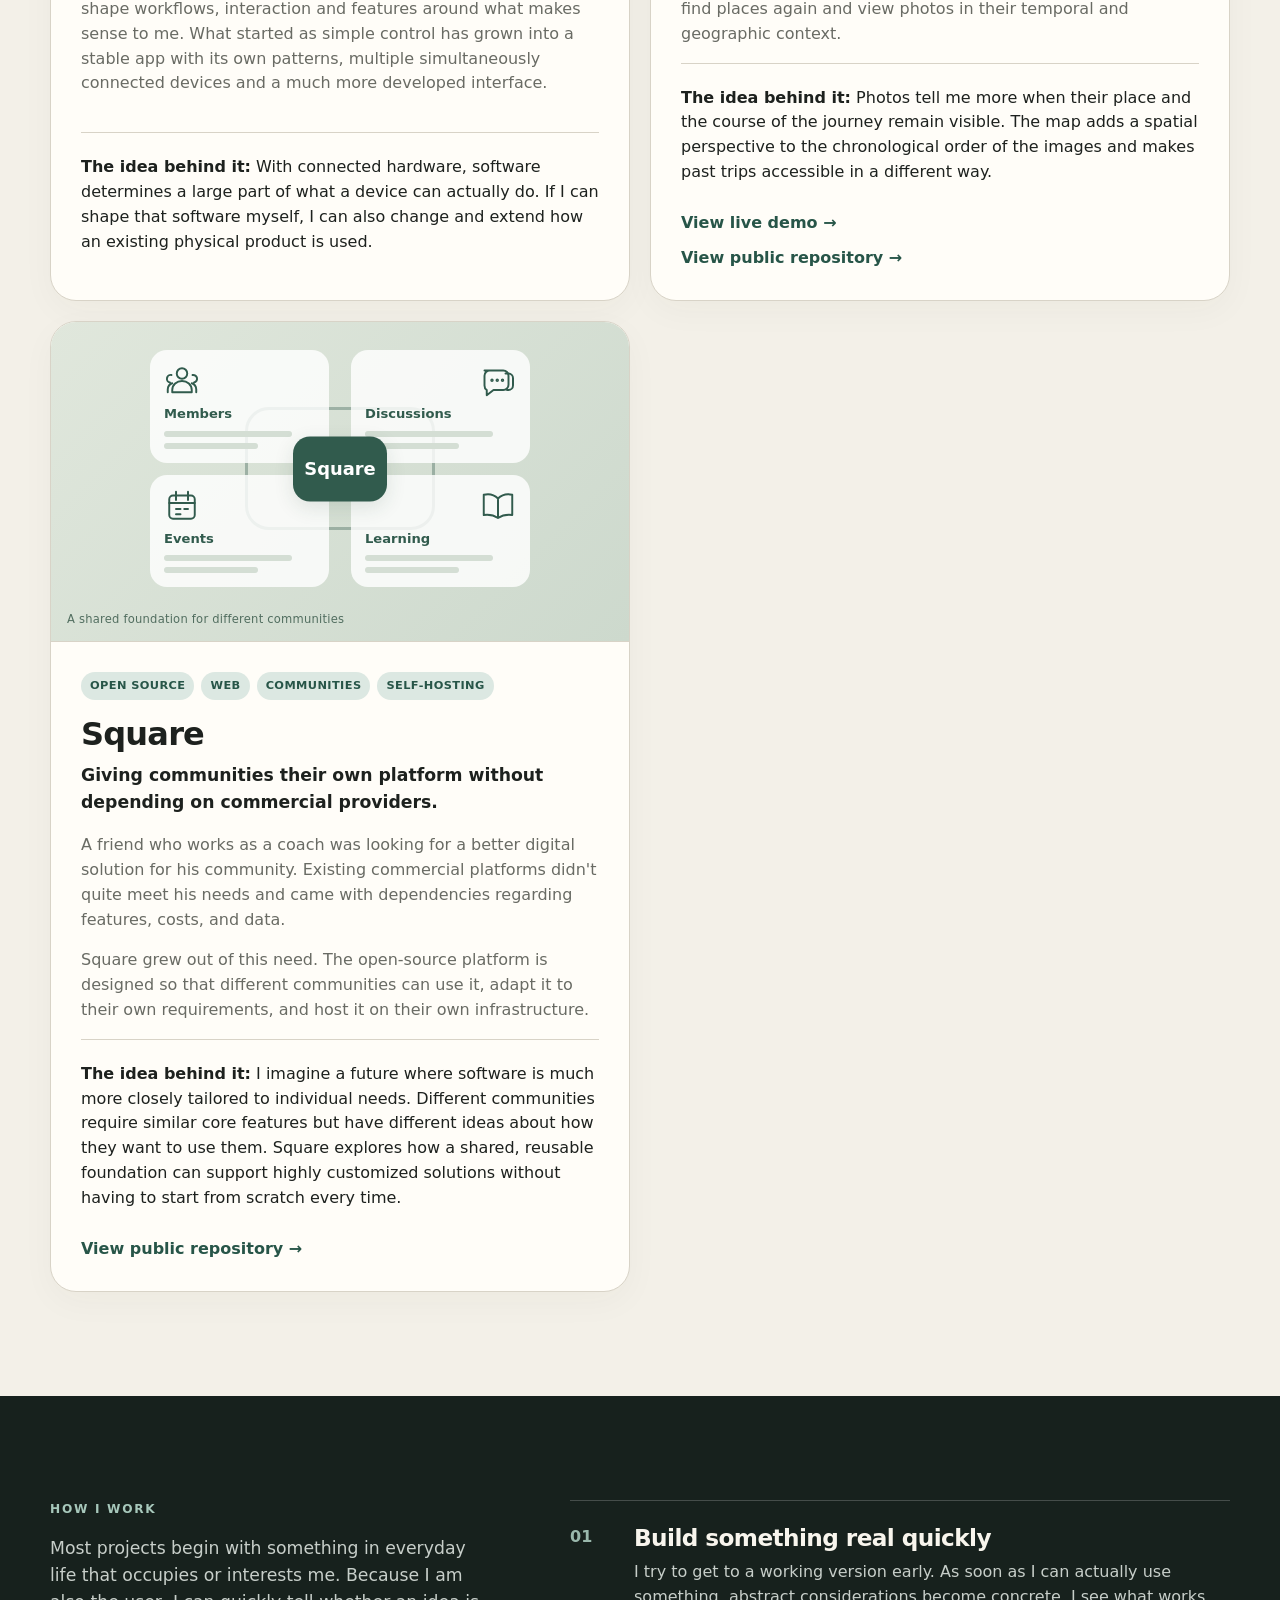
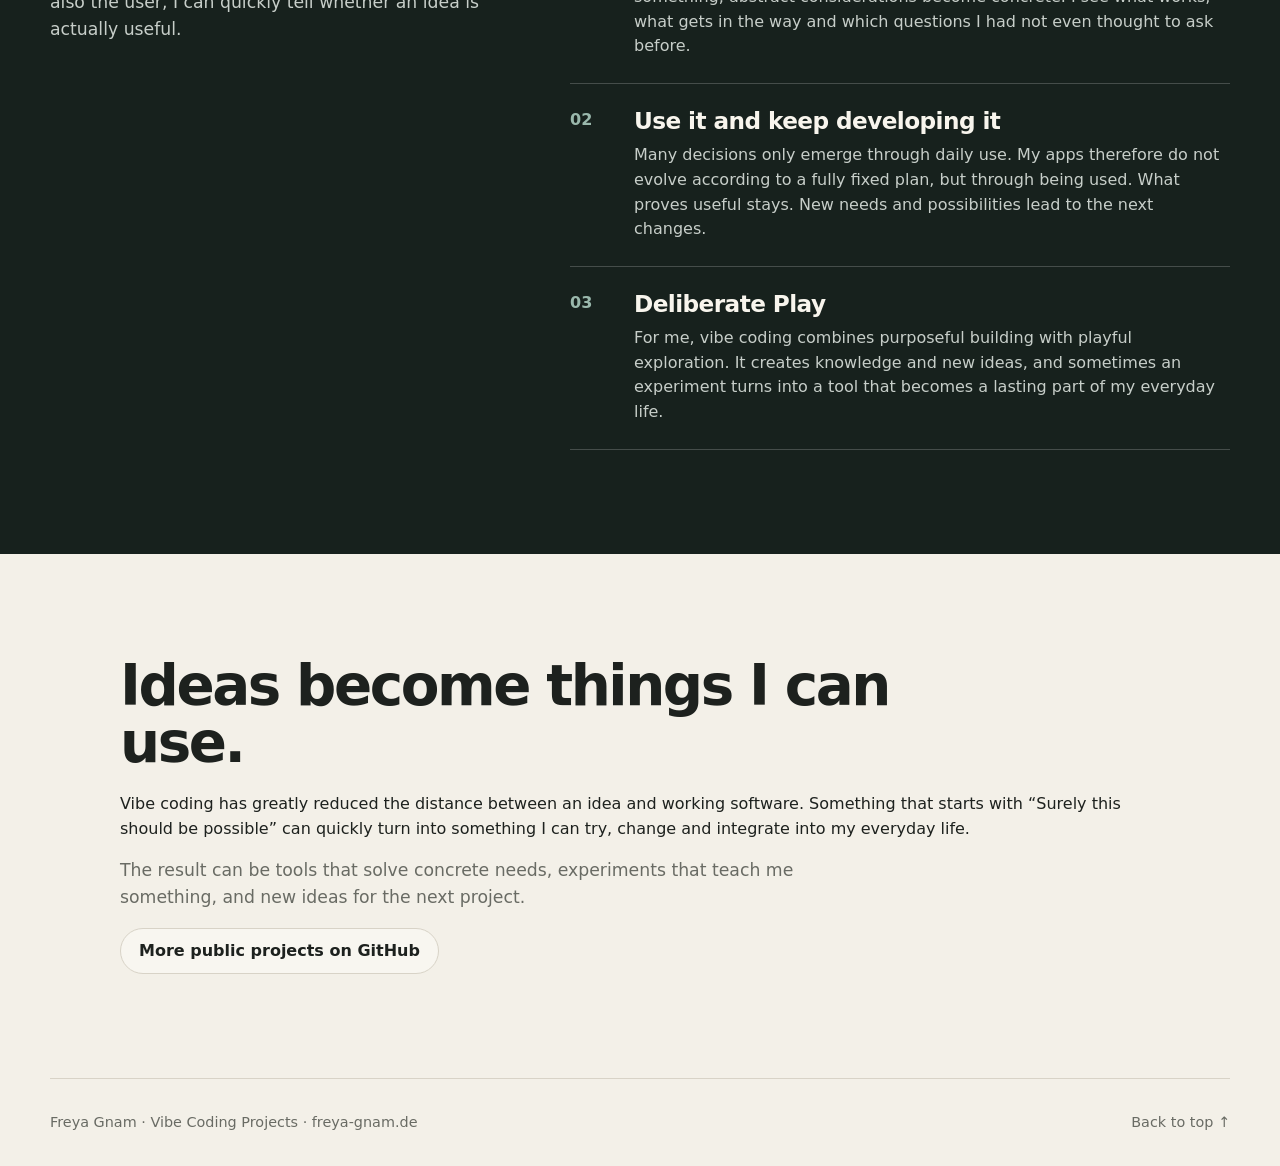
==== commit b9c9a134: "Improve PhotoMap contrast and add FreyaOS caption" ====
--- a/en/index.html
+++ b/en/index.html
@@ -1,9 +1,9 @@
 <!doctype html>
-<html lang="en"><head><meta charset="utf-8"><meta name="viewport" content="width=device-width, initial-scale=1"><meta name="description" content="Personal software projects born from concrete needs: digital self-determination, learning, making and vibe coding as DIY for the digital age."><meta name="theme-color" content="#18221e"><meta property="og:title" content="FGNA · Vibe Coding Projects"><meta property="og:description" content="Vibe coding as DIY for the digital age: personal software, data sovereignty, learning and making."><meta property="og:type" content="website"><link rel="alternate" hreflang="de" href="../"><link rel="alternate" hreflang="en" href="./"><link rel="alternate" hreflang="x-default" href="../"><title>FGNA · Vibe Coding Projects</title><link rel="stylesheet" href="../styles.css?v=20261024c"></head><body>
+<html lang="en"><head><meta charset="utf-8"><meta name="viewport" content="width=device-width, initial-scale=1"><meta name="description" content="Personal software projects born from concrete needs: digital self-determination, learning, making and vibe coding as DIY for the digital age."><meta name="theme-color" content="#18221e"><meta property="og:title" content="FGNA · Vibe Coding Projects"><meta property="og:description" content="Vibe coding as DIY for the digital age: personal software, data sovereignty, learning and making."><meta property="og:type" content="website"><link rel="alternate" hreflang="de" href="../"><link rel="alternate" hreflang="en" href="./"><link rel="alternate" hreflang="x-default" href="../"><title>FGNA · Vibe Coding Projects</title><link rel="stylesheet" href="../styles.css?v=20261024d"></head><body>
 <header class="hero" id="top"><nav class="nav shell" aria-label="Main navigation"><a class="brand" href="#top">FGNA <span>/ Vibe Coding</span></a><div class="nav-actions"><div class="nav-links"><a href="#projects">Projects</a><a href="#approach">Approach</a><a href="https://github.com/fgna">GitHub</a></div><div class="language-switch" aria-label="Choose language"><a href="../" lang="de">DE</a><span aria-current="page">EN</span></div></div></nav><div class="shell hero-grid"><div class="hero-copy"><p class="eyebrow">Vibe Coding Projects</p><h1>I build software because I want to use it myself.</h1><p class="lede">My projects usually start with a concrete need or simple curiosity. With AI, I can quickly turn ideas into software of my own, see what works and build tools that fit me and my everyday life.</p><div class="hero-actions"><a class="button primary" href="#projects">View projects</a><a class="button secondary" href="#approach">How I work</a></div></div></div></header>
 <main><section class="section shell"><div class="section-heading"><p class="eyebrow">Why I do this</p><h2>Vibe coding is DIY for the digital age.</h2><p>What appeals to me is the ability to shape digital tools myself and adapt them to my own needs. It is about independence and control over my data, but just as much about the act of building.</p><p>I can explore new technologies and ideas, experiment, change things and learn along the way. And an idea in my head can quickly become something I actually use.</p></div></section>
 <section class="section shell" id="projects"><div class="section-heading"><p class="eyebrow">Selected projects</p><h2>From a personal need to a tool of my own.</h2></div><div class="project-grid">
-<article class="project-card featured"><div class="project-visual visual-taskos" aria-label="Abstract representation of FreyaOS"><div class="device-frame"><div class="device-top"></div><div class="mock-ui"><span class="mock-label">TODAY</span><i></i><i></i><i class="short"></i><span class="mock-label second">PLANNING</span><b></b><b class="half"></b></div></div></div><div class="project-content"><div class="project-meta"><span>Android</span><span>Personal OS</span><span>Assistant</span></div><h3>FreyaOS</h3><p class="project-kicker">Keep fewer things in my head.</p><p>Tasks, appointments, routines and longer-term plans constantly create signals about what matters and what deserves attention next. The mental work lies in bringing all of that information together and drawing the right conclusions at the right moment.</p><p>FreyaOS takes over part of that work. It combines signals from different parts of my life and turns them into a useful view of today, the coming week and longer-term plans. The personal name is intentional. FreyaOS is shaped around my life, habits and way of planning.</p><p class="thought"><strong>The idea behind it:</strong> A personal organization system can reduce mental load by recognizing connections and bringing information together at the right moment. It becomes a system that adapts to me.</p></div></article>
+<article class="project-card featured"><div class="project-visual visual-taskos" aria-label="Abstract representation of FreyaOS"><div class="device-frame"><div class="device-top"></div><div class="mock-ui"><span class="mock-label">TODAY</span><i></i><i></i><i class="short"></i><span class="mock-label second">PLANNING</span><b></b><b class="half"></b></div></div><div class="visual-caption">Simplified view of my personal daily planning</div></div><div class="project-content"><div class="project-meta"><span>Android</span><span>Personal OS</span><span>Assistant</span></div><h3>FreyaOS</h3><p class="project-kicker">Keep fewer things in my head.</p><p>Tasks, appointments, routines and longer-term plans constantly create signals about what matters and what deserves attention next. The mental work lies in bringing all of that information together and drawing the right conclusions at the right moment.</p><p>FreyaOS takes over part of that work. It combines signals from different parts of my life and turns them into a useful view of today, the coming week and longer-term plans. The personal name is intentional. FreyaOS is shaped around my life, habits and way of planning.</p><p class="thought"><strong>The idea behind it:</strong> A personal organization system can reduce mental load by recognizing connections and bringing information together at the right moment. It becomes a system that adapts to me.</p></div></article>
 <article class="project-card"><div class="project-visual visual-pocketdev"><div class="terminal-mock"><span>$ ./gradlew assembleDebug</span><span class="dim">BUILD SUCCESSFUL</span><span>$ git status</span><span class="dim">On branch main</span></div><div class="visual-caption">A simplified view of the mobile development workflow</div></div><div class="project-content"><div class="project-meta"><span>Android</span><span>Developer Tool</span><span>SSH</span></div><h3>PocketDev</h3><p class="project-kicker">Use my daily commute to keep working on my software projects.</p><p>I spend part of every workday on a bus. I want to use that time to work on my apps. My development machine is at home, while my phone is already in my hand.</p><p>PocketDev makes the important development workflows accessible directly from the phone. I can switch projects, follow changes, start tests and builds, install apps and control running processes.</p><p class="thought"><strong>The idea behind it:</strong> My development workflow should fit my everyday life. The lower the barriers between an idea and the next step, the easier it becomes to use my time for developing, experimenting and learning.</p><a class="text-link" href="https://github.com/fgna/pocketdev">View public repository →</a></div></article>
 <article class="project-card"><div class="project-visual visual-books"><div class="book-mock"><div class="book-cover">BOOK</div><div><span>Photo</span><b>→</b><span>Title + author</span><b>→</b><span>Library</span></div></div><div class="visual-caption">From a book photo to a digital collection</div></div><div class="project-content"><div class="project-meta"><span>Books</span><span>Camera</span><span>Multimodal AI</span></div><h3>Personal Library</h3><p class="project-kicker">Keep track of my book collection and rediscover it.</p><p>With more than 600 books, it is difficult to keep track of what is actually sitting on my shelves. Personal Library makes the collection searchable and lets me filter, group and rediscover titles that have slipped out of view.</p><p>Adding a book is simple: I take a photo directly in the app. Title and author are recognized, and additional information is enriched from publicly available internet sources. I can then review the entry and add it to my library.</p><p class="thought"><strong>The idea behind it:</strong> A digital library creates a new way to access the books I already own. Simple capture helps keep the collection current. Search, filters and grouping then turn it into something I can explore and rediscover again and again.</p><a class="text-link" href="https://github.com/fgna/personal-library">View public repository →</a></div></article>
 <article class="project-card"><div class="project-visual visual-llm"><div class="service-map"><span>FreyaOS</span><span>Books</span><strong>Android LLM Service</strong><em>1 local model</em></div><div class="visual-caption">One shared AI capability for several apps</div></div><div class="project-content"><div class="project-meta"><span>Local AI</span><span>Android</span><span>Infrastructure</span></div><h3>Android LLM Service</h3><p class="project-kicker">Local AI as shared infrastructure for my apps.</p><p>I want to use language models in several of my own applications while choosing different local resources depending on the task. A smaller model can run fully offline on the phone, while a larger model on my own server is available for more demanding tasks.</p><p>Android LLM Service provides a shared foundation for this on the phone. Applications such as FreyaOS, Personal Library and LocalChat can use local AI without each needing to bring its own infrastructure.</p><p>LocalChat is both an application and an experimentation space. Alongside fully local chat with multiple conversations and memory, I am building ways to systematically test and benchmark different models and configurations.</p><p class="thought"><strong>The idea behind it:</strong> I am interested in how local AI can become useful personal infrastructure. Which tasks can run directly on the phone? When is a larger model on my own hardware worth it? And how can shared infrastructure make these capabilities available to several applications?</p><a class="text-link" href="https://github.com/fgna/android-llm-service">View public repository →</a></div></article>
--- a/styles.css
+++ b/styles.css
@@ -178,7 +178,7 @@
 .square-module { position: relative; display: flex; flex-direction: column; align-items: flex-start; gap: 6px; min-height: 94px; padding: 14px; background: rgba(255,255,255,.82); border-radius: 17px; color: #315b4d; }
 .square-module strong { font-size: .82rem; }
 .square-symbol { display: flex; align-items: center; height: 34px; color: #315b4d; }
-.square-module:nth-child(2) .square-symbol, .square-module:nth-child(5) .square-symbol { transform: translateX(-10px); }
+
 .square-symbol svg { display: block; width: 36px; height: 36px; fill: none; stroke: currentColor; stroke-width: 2.6; stroke-linecap: round; stroke-linejoin: round; }
 .square-symbol circle { fill: none; }
 .square-module i { display: block; width: 85%; height: 6px; border-radius: 8px; background: #d4ded4; }
@@ -190,14 +190,15 @@
 /* Keep illustrated icons clear and consistent on small screens. */
 @media (max-width: 480px) { .square-symbol { height: 30px; } .square-symbol svg { width: 30px; height: 30px; } .square-module { min-height: 108px; } }
 
-/* Reserve a distinct caption band below every project illustration. */
-.project-visual { padding-bottom: 100px; }
-.visual-caption { bottom: 16px; z-index: 2; }
-.square-diagram { align-self: start; margin-top: 10px; }
+/* Keep captions below illustrations without an oversized empty band. */
+.project-visual { padding-bottom: 54px; }
+.visual-caption { bottom: 12px; z-index: 2; }
+.square-diagram { align-self: center; margin-top: 0; }
+/* Right-column icons belong at the right edge of their own modules. */
 .square-module:nth-child(2) .square-symbol,
-.square-module:nth-child(5) .square-symbol { transform: none; margin-left: -5px; }
+.square-module:nth-child(5) .square-symbol { transform: none; margin-left: auto; margin-right: 0; }
 @media (max-width: 480px) {
-  .project-visual { padding-bottom: 100px; }
-  .square-diagram { margin-top: 2px; }
-  .visual-caption { bottom: 16px; }
-}
+  .project-visual { padding-bottom: 54px; }
+  .square-diagram { margin-top: 0; }
+  .visual-caption { bottom: 12px; }
+}
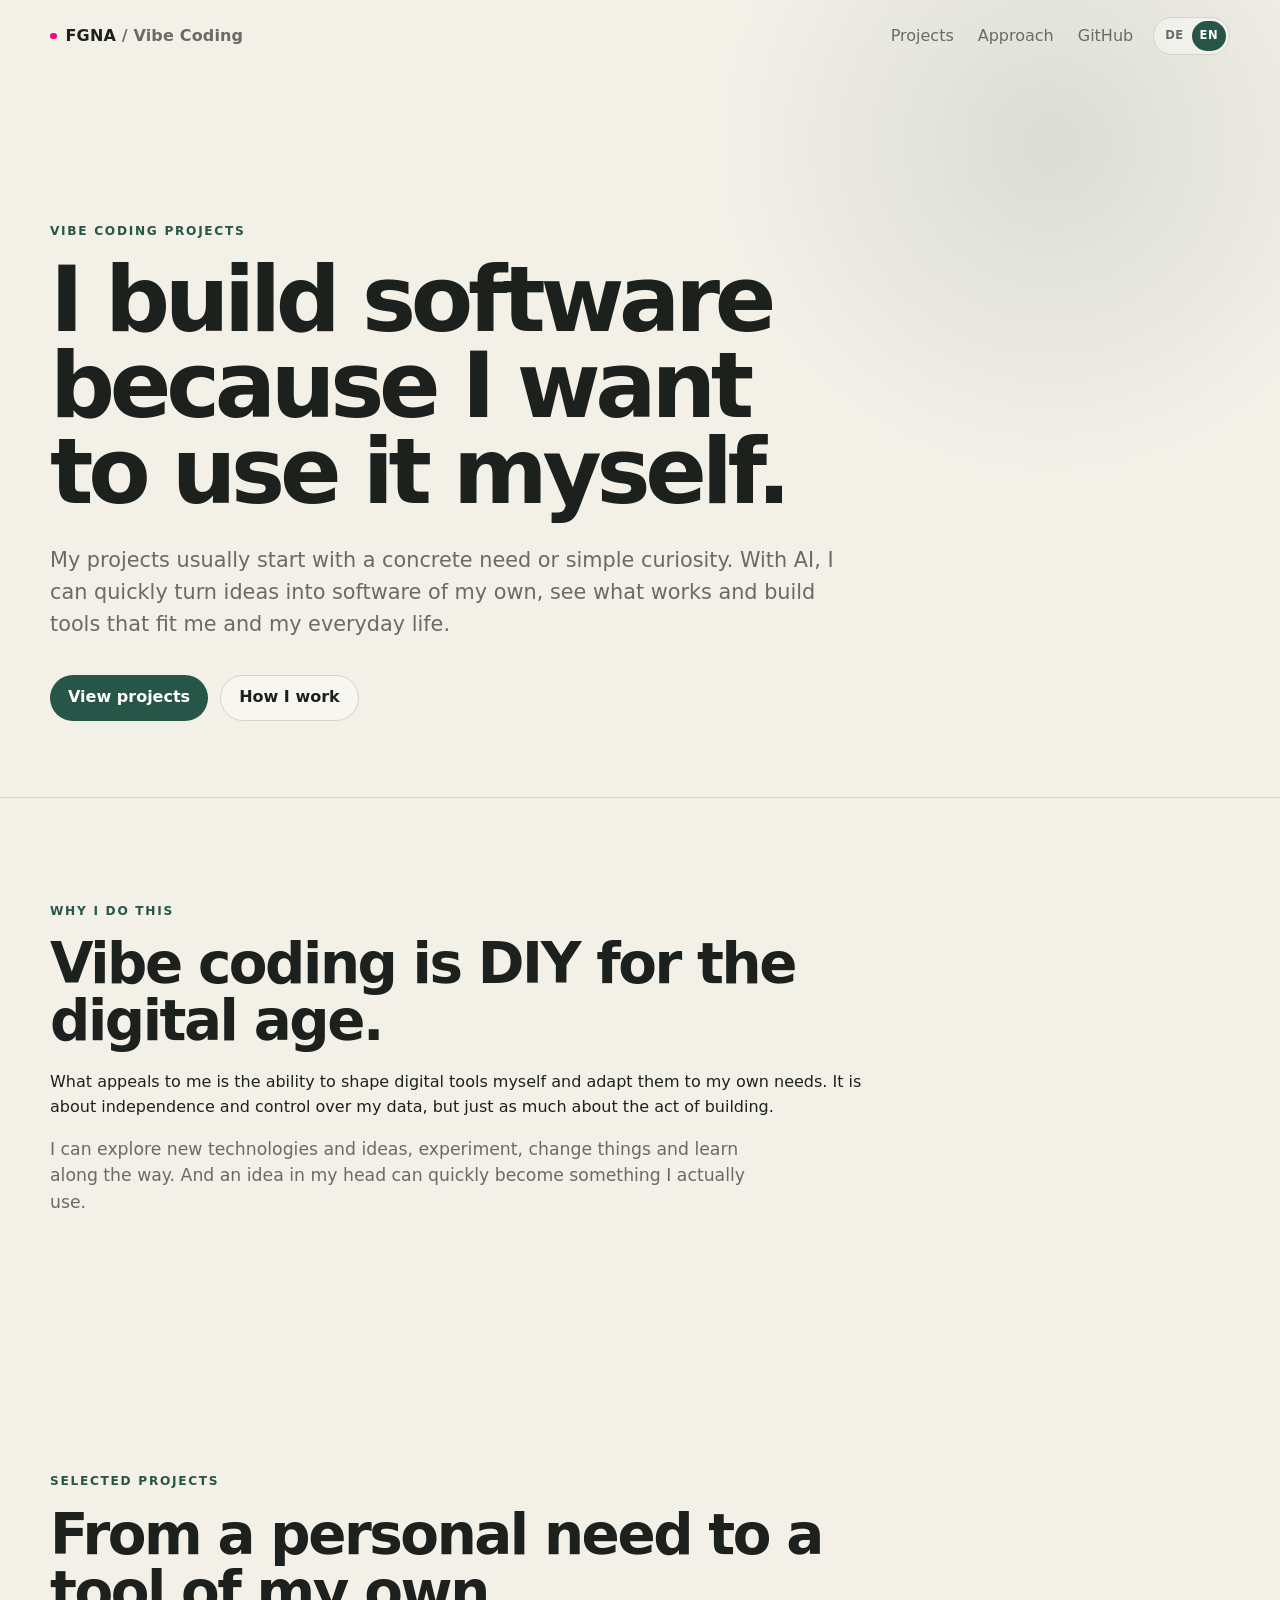
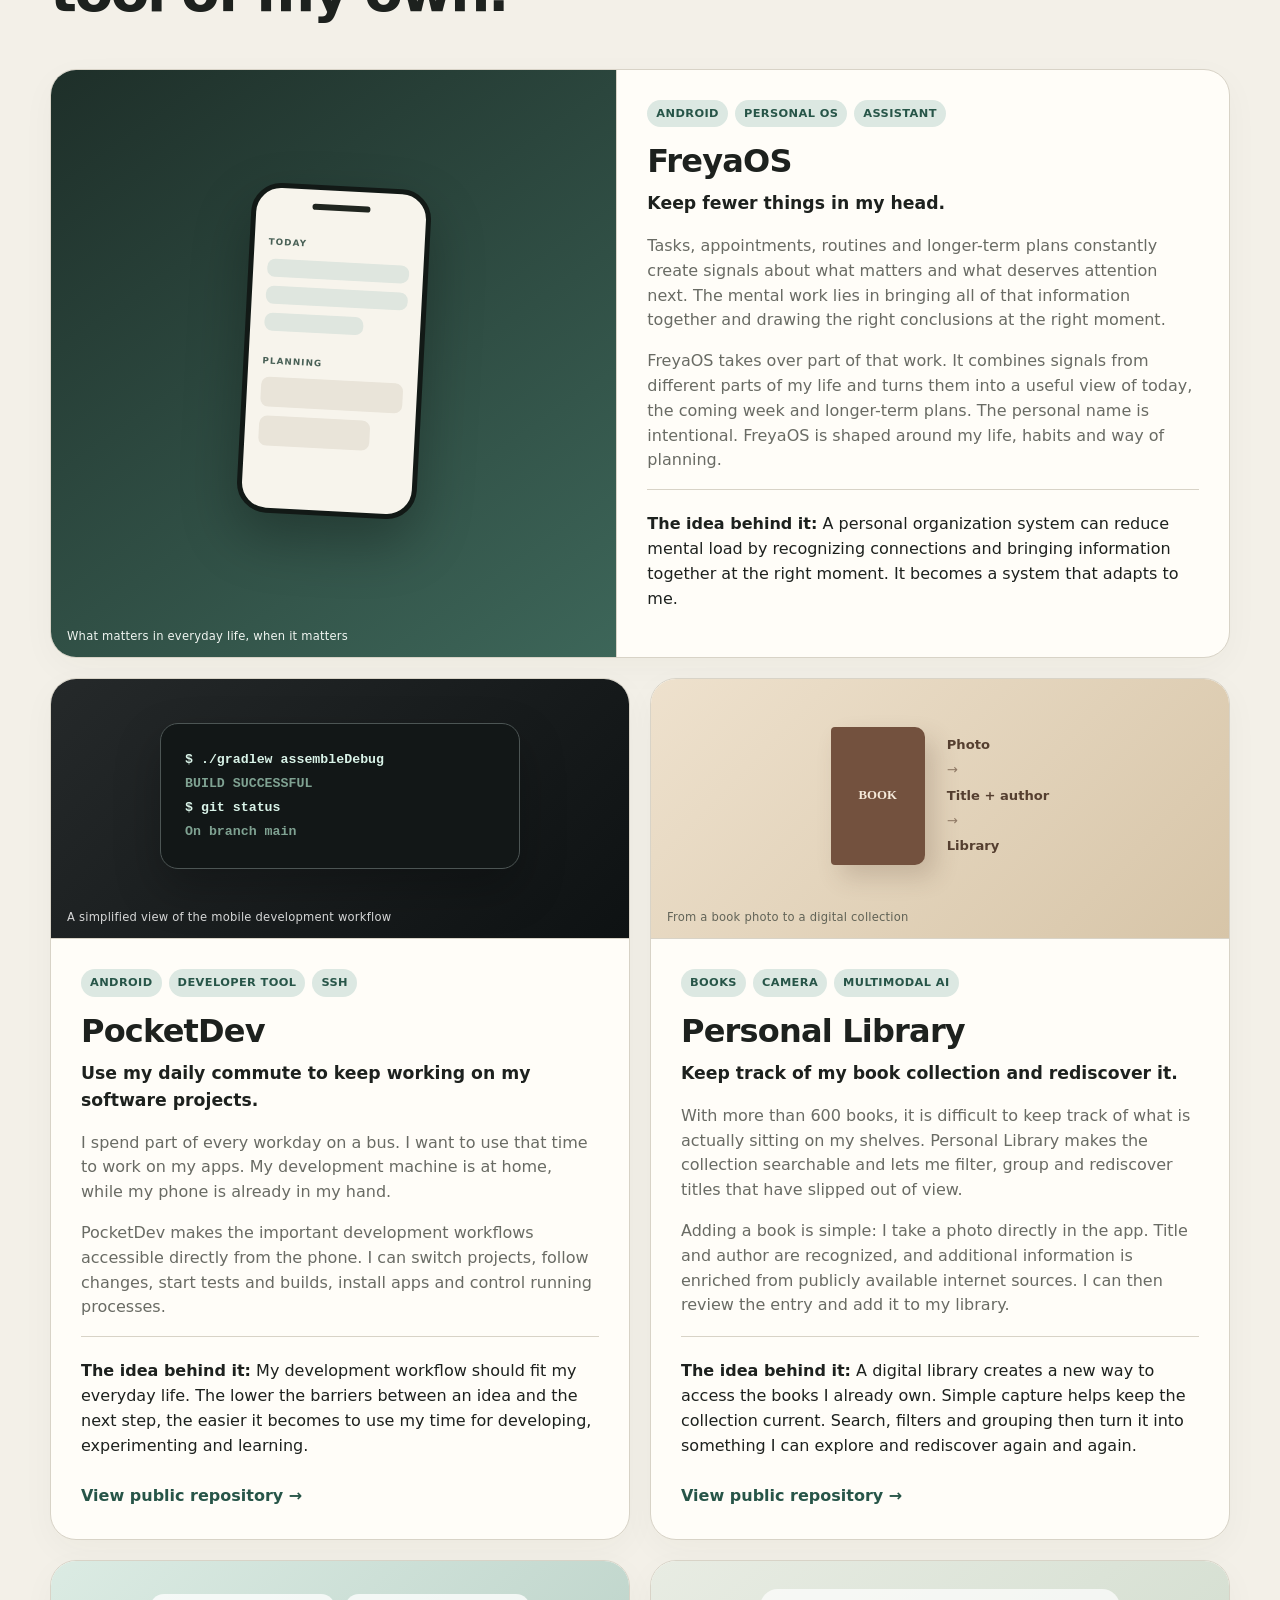
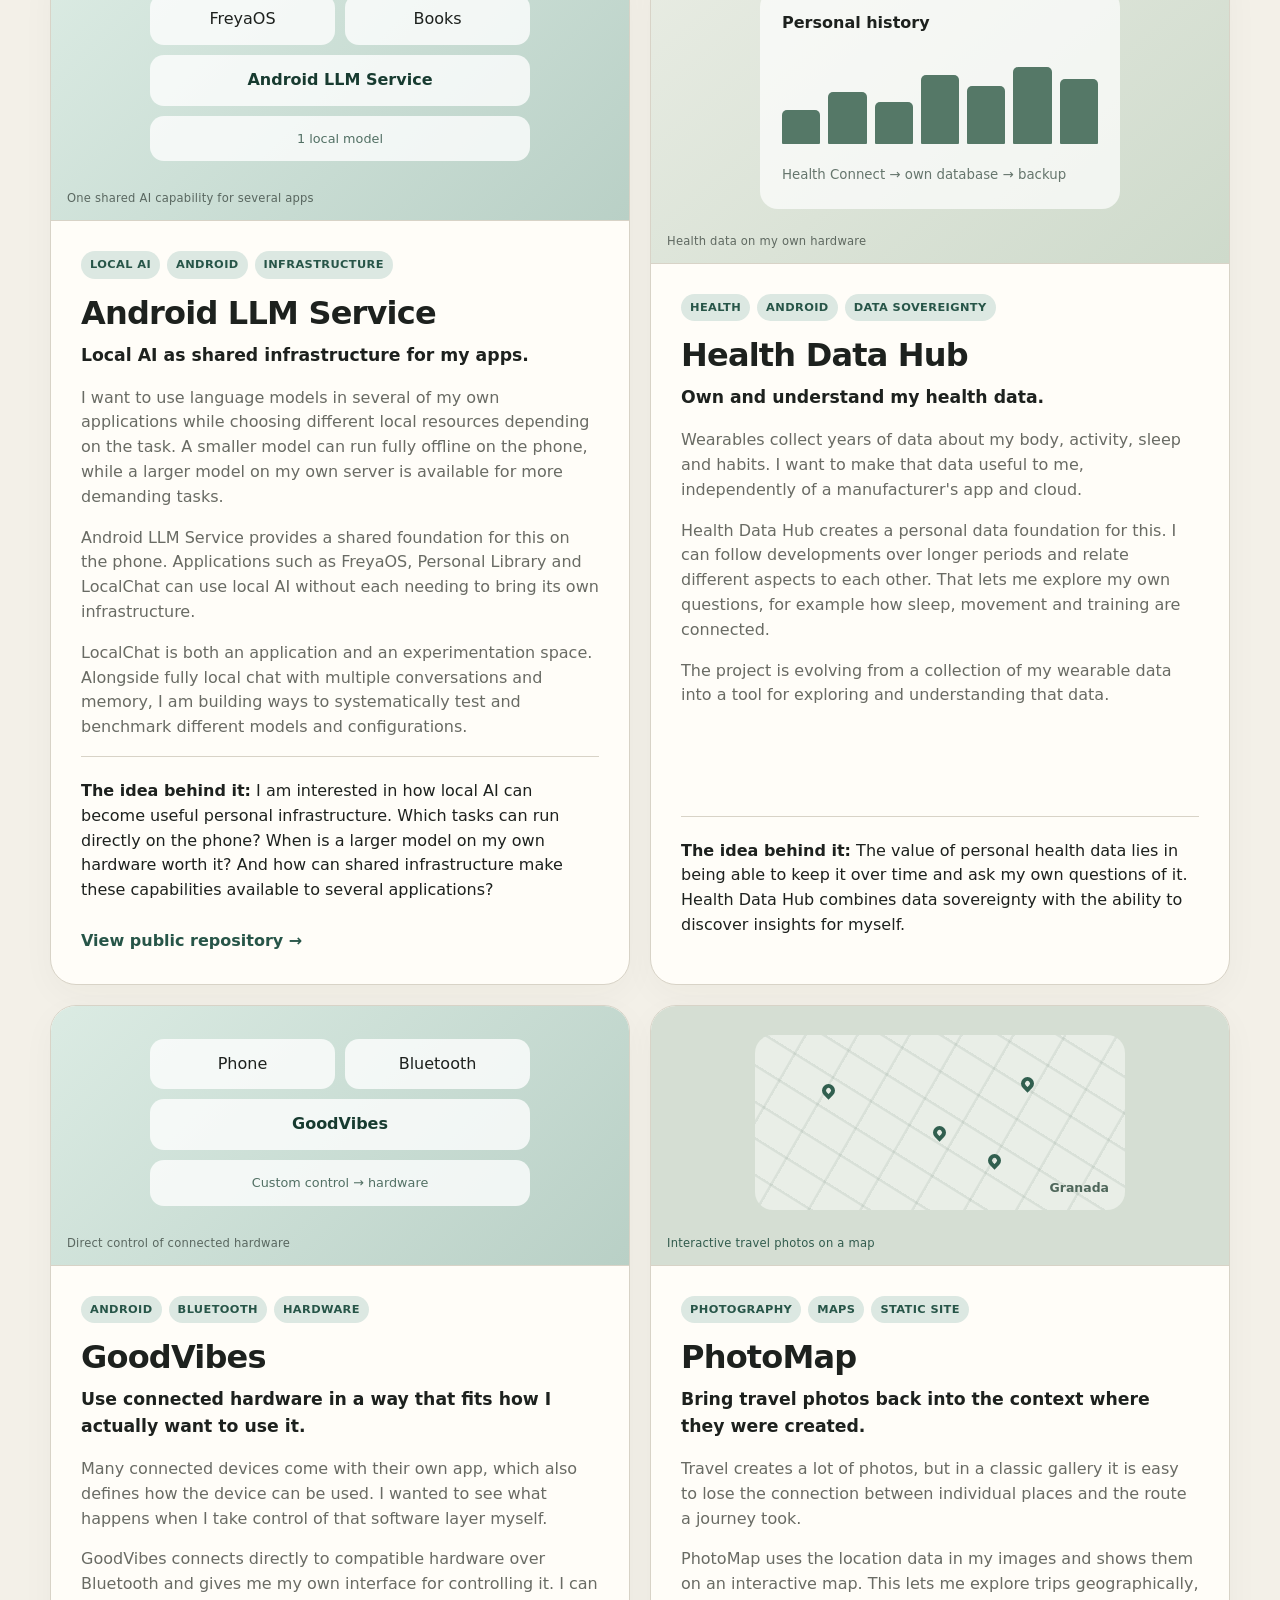
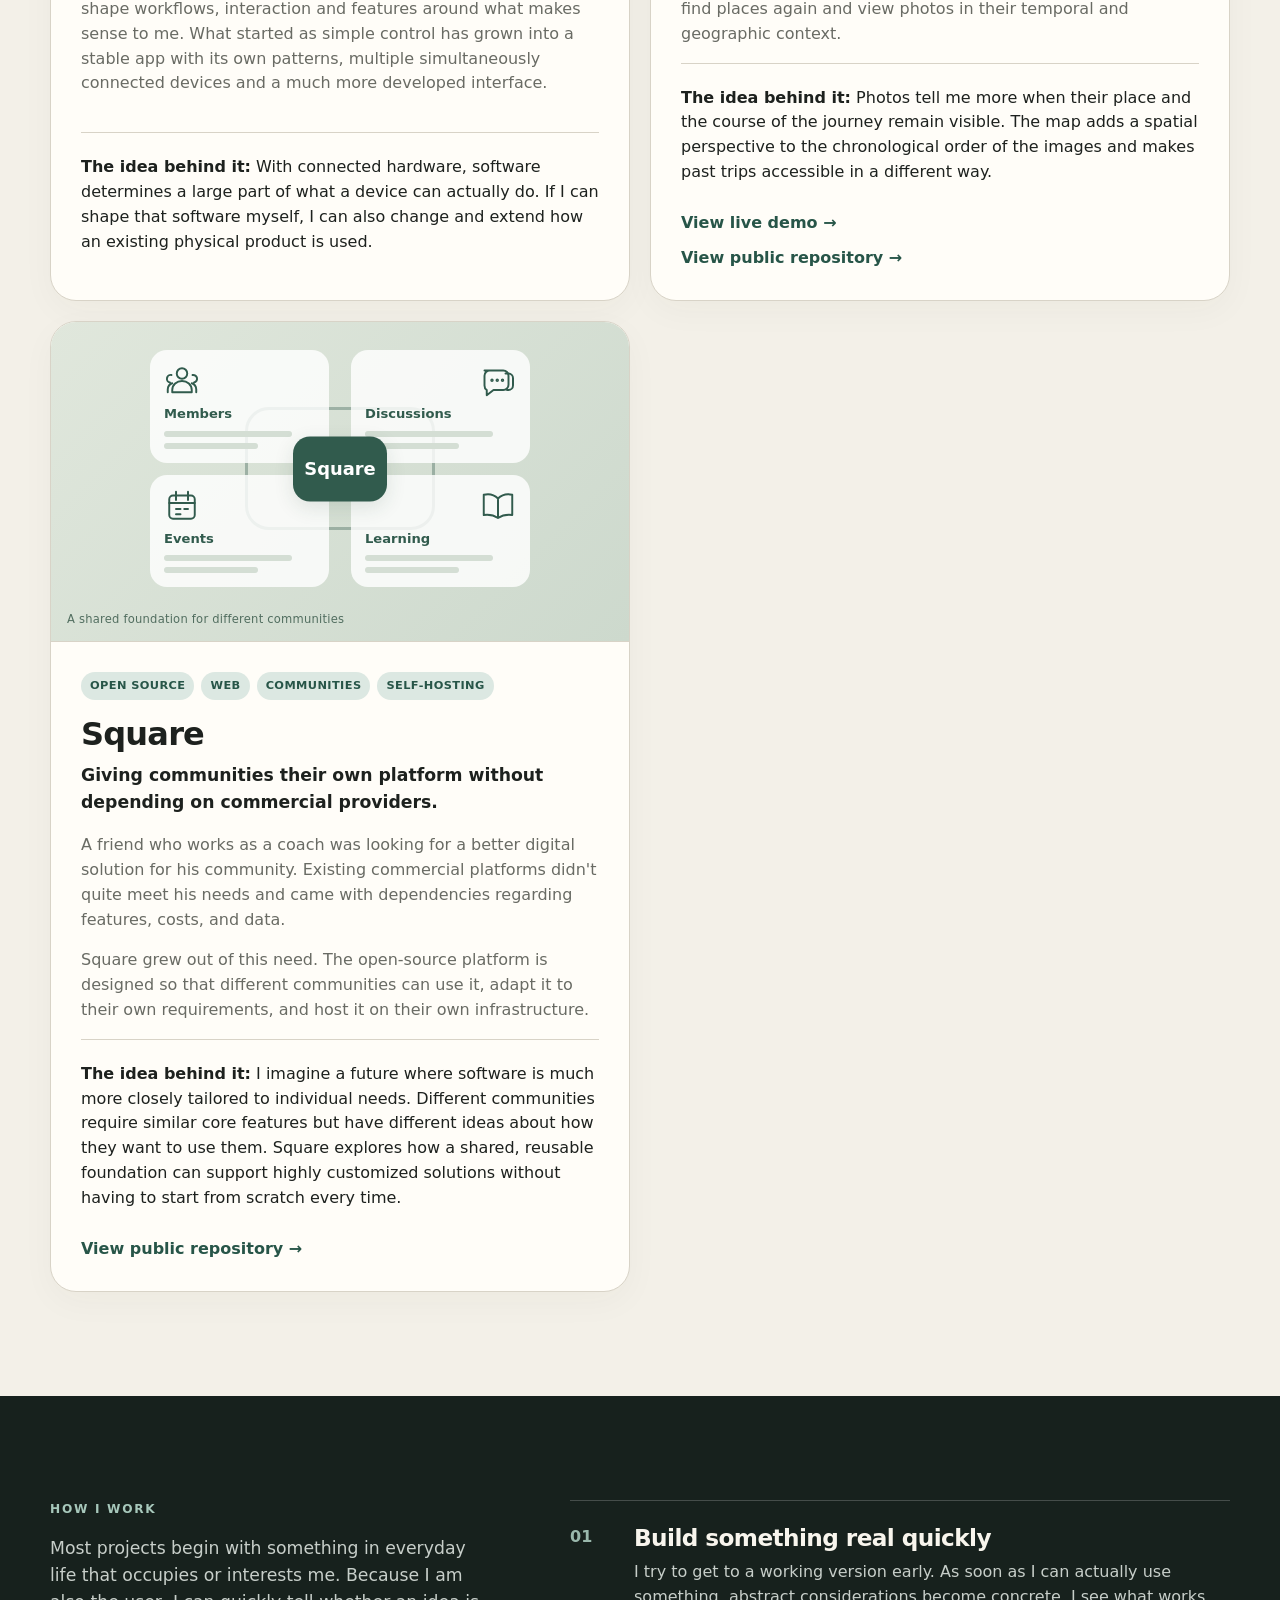
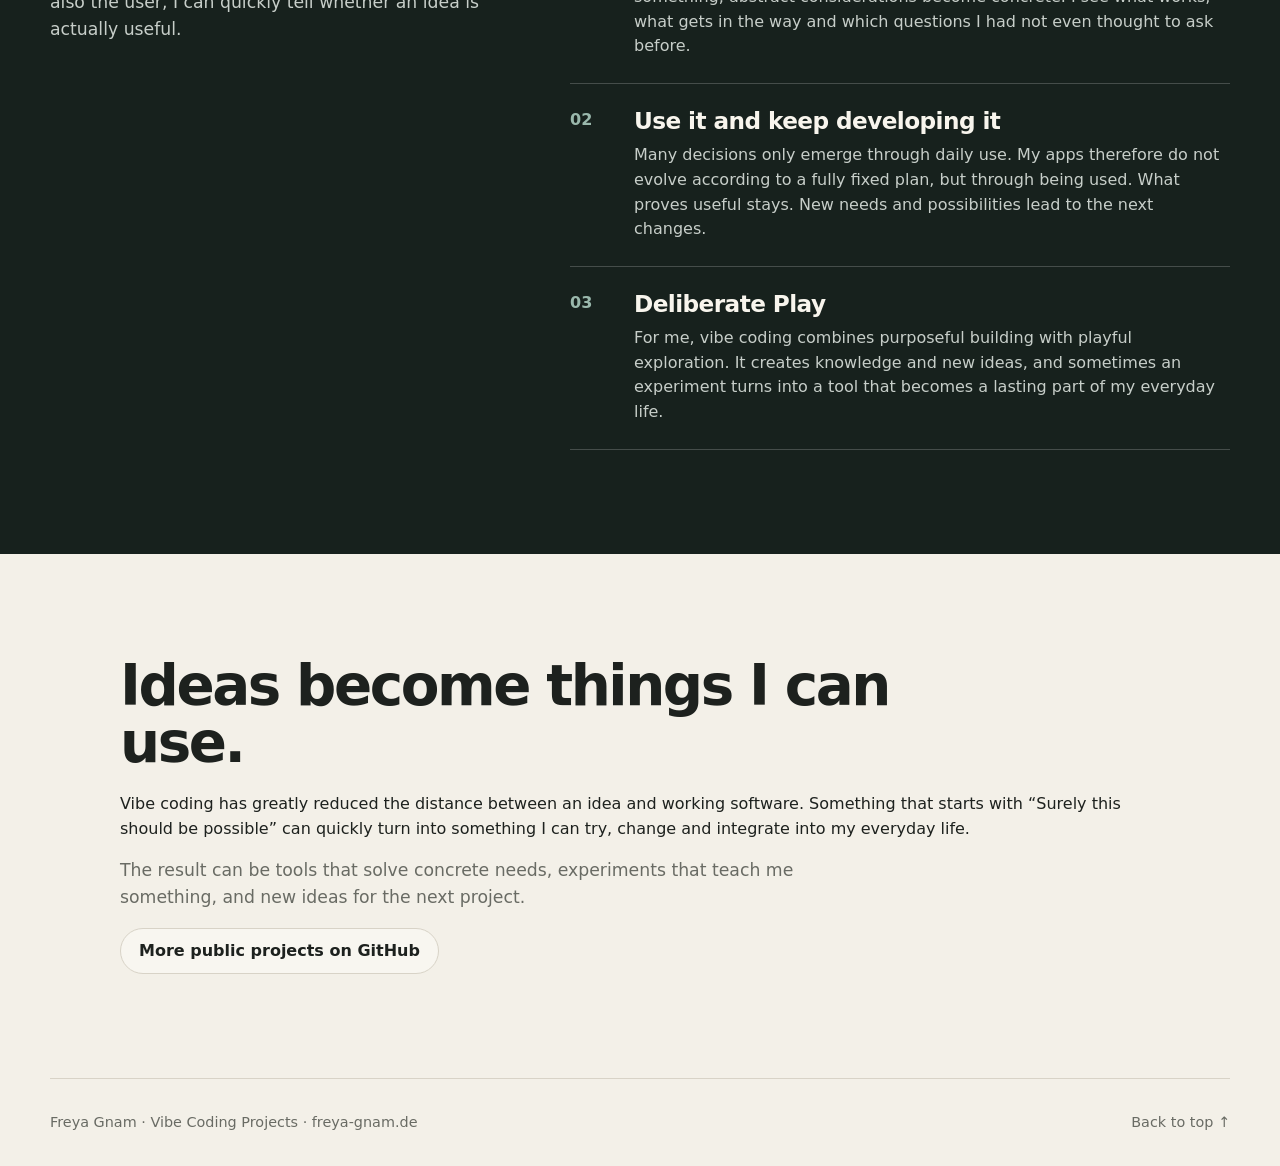
==== commit 1ac66552: "Describe FreyaOS purpose in image caption" ====
--- a/en/index.html
+++ b/en/index.html
@@ -3,7 +3,7 @@
 <header class="hero" id="top"><nav class="nav shell" aria-label="Main navigation"><a class="brand" href="#top">FGNA <span>/ Vibe Coding</span></a><div class="nav-actions"><div class="nav-links"><a href="#projects">Projects</a><a href="#approach">Approach</a><a href="https://github.com/fgna">GitHub</a></div><div class="language-switch" aria-label="Choose language"><a href="../" lang="de">DE</a><span aria-current="page">EN</span></div></div></nav><div class="shell hero-grid"><div class="hero-copy"><p class="eyebrow">Vibe Coding Projects</p><h1>I build software because I want to use it myself.</h1><p class="lede">My projects usually start with a concrete need or simple curiosity. With AI, I can quickly turn ideas into software of my own, see what works and build tools that fit me and my everyday life.</p><div class="hero-actions"><a class="button primary" href="#projects">View projects</a><a class="button secondary" href="#approach">How I work</a></div></div></div></header>
 <main><section class="section shell"><div class="section-heading"><p class="eyebrow">Why I do this</p><h2>Vibe coding is DIY for the digital age.</h2><p>What appeals to me is the ability to shape digital tools myself and adapt them to my own needs. It is about independence and control over my data, but just as much about the act of building.</p><p>I can explore new technologies and ideas, experiment, change things and learn along the way. And an idea in my head can quickly become something I actually use.</p></div></section>
 <section class="section shell" id="projects"><div class="section-heading"><p class="eyebrow">Selected projects</p><h2>From a personal need to a tool of my own.</h2></div><div class="project-grid">
-<article class="project-card featured"><div class="project-visual visual-taskos" aria-label="Abstract representation of FreyaOS"><div class="device-frame"><div class="device-top"></div><div class="mock-ui"><span class="mock-label">TODAY</span><i></i><i></i><i class="short"></i><span class="mock-label second">PLANNING</span><b></b><b class="half"></b></div></div><div class="visual-caption">Simplified view of my personal daily planning</div></div><div class="project-content"><div class="project-meta"><span>Android</span><span>Personal OS</span><span>Assistant</span></div><h3>FreyaOS</h3><p class="project-kicker">Keep fewer things in my head.</p><p>Tasks, appointments, routines and longer-term plans constantly create signals about what matters and what deserves attention next. The mental work lies in bringing all of that information together and drawing the right conclusions at the right moment.</p><p>FreyaOS takes over part of that work. It combines signals from different parts of my life and turns them into a useful view of today, the coming week and longer-term plans. The personal name is intentional. FreyaOS is shaped around my life, habits and way of planning.</p><p class="thought"><strong>The idea behind it:</strong> A personal organization system can reduce mental load by recognizing connections and bringing information together at the right moment. It becomes a system that adapts to me.</p></div></article>
+<article class="project-card featured"><div class="project-visual visual-taskos" aria-label="Abstract representation of FreyaOS"><div class="device-frame"><div class="device-top"></div><div class="mock-ui"><span class="mock-label">TODAY</span><i></i><i></i><i class="short"></i><span class="mock-label second">PLANNING</span><b></b><b class="half"></b></div></div><div class="visual-caption">What matters in everyday life, when it matters</div></div><div class="project-content"><div class="project-meta"><span>Android</span><span>Personal OS</span><span>Assistant</span></div><h3>FreyaOS</h3><p class="project-kicker">Keep fewer things in my head.</p><p>Tasks, appointments, routines and longer-term plans constantly create signals about what matters and what deserves attention next. The mental work lies in bringing all of that information together and drawing the right conclusions at the right moment.</p><p>FreyaOS takes over part of that work. It combines signals from different parts of my life and turns them into a useful view of today, the coming week and longer-term plans. The personal name is intentional. FreyaOS is shaped around my life, habits and way of planning.</p><p class="thought"><strong>The idea behind it:</strong> A personal organization system can reduce mental load by recognizing connections and bringing information together at the right moment. It becomes a system that adapts to me.</p></div></article>
 <article class="project-card"><div class="project-visual visual-pocketdev"><div class="terminal-mock"><span>$ ./gradlew assembleDebug</span><span class="dim">BUILD SUCCESSFUL</span><span>$ git status</span><span class="dim">On branch main</span></div><div class="visual-caption">A simplified view of the mobile development workflow</div></div><div class="project-content"><div class="project-meta"><span>Android</span><span>Developer Tool</span><span>SSH</span></div><h3>PocketDev</h3><p class="project-kicker">Use my daily commute to keep working on my software projects.</p><p>I spend part of every workday on a bus. I want to use that time to work on my apps. My development machine is at home, while my phone is already in my hand.</p><p>PocketDev makes the important development workflows accessible directly from the phone. I can switch projects, follow changes, start tests and builds, install apps and control running processes.</p><p class="thought"><strong>The idea behind it:</strong> My development workflow should fit my everyday life. The lower the barriers between an idea and the next step, the easier it becomes to use my time for developing, experimenting and learning.</p><a class="text-link" href="https://github.com/fgna/pocketdev">View public repository →</a></div></article>
 <article class="project-card"><div class="project-visual visual-books"><div class="book-mock"><div class="book-cover">BOOK</div><div><span>Photo</span><b>→</b><span>Title + author</span><b>→</b><span>Library</span></div></div><div class="visual-caption">From a book photo to a digital collection</div></div><div class="project-content"><div class="project-meta"><span>Books</span><span>Camera</span><span>Multimodal AI</span></div><h3>Personal Library</h3><p class="project-kicker">Keep track of my book collection and rediscover it.</p><p>With more than 600 books, it is difficult to keep track of what is actually sitting on my shelves. Personal Library makes the collection searchable and lets me filter, group and rediscover titles that have slipped out of view.</p><p>Adding a book is simple: I take a photo directly in the app. Title and author are recognized, and additional information is enriched from publicly available internet sources. I can then review the entry and add it to my library.</p><p class="thought"><strong>The idea behind it:</strong> A digital library creates a new way to access the books I already own. Simple capture helps keep the collection current. Search, filters and grouping then turn it into something I can explore and rediscover again and again.</p><a class="text-link" href="https://github.com/fgna/personal-library">View public repository →</a></div></article>
 <article class="project-card"><div class="project-visual visual-llm"><div class="service-map"><span>FreyaOS</span><span>Books</span><strong>Android LLM Service</strong><em>1 local model</em></div><div class="visual-caption">One shared AI capability for several apps</div></div><div class="project-content"><div class="project-meta"><span>Local AI</span><span>Android</span><span>Infrastructure</span></div><h3>Android LLM Service</h3><p class="project-kicker">Local AI as shared infrastructure for my apps.</p><p>I want to use language models in several of my own applications while choosing different local resources depending on the task. A smaller model can run fully offline on the phone, while a larger model on my own server is available for more demanding tasks.</p><p>Android LLM Service provides a shared foundation for this on the phone. Applications such as FreyaOS, Personal Library and LocalChat can use local AI without each needing to bring its own infrastructure.</p><p>LocalChat is both an application and an experimentation space. Alongside fully local chat with multiple conversations and memory, I am building ways to systematically test and benchmark different models and configurations.</p><p class="thought"><strong>The idea behind it:</strong> I am interested in how local AI can become useful personal infrastructure. Which tasks can run directly on the phone? When is a larger model on my own hardware worth it? And how can shared infrastructure make these capabilities available to several applications?</p><a class="text-link" href="https://github.com/fgna/android-llm-service">View public repository →</a></div></article>
--- a/styles.css
+++ b/styles.css
@@ -202,3 +202,7 @@
   .square-diagram { margin-top: 0; }
   .visual-caption { bottom: 12px; }
 }
+
+/* Readable captions on light illustrations; consistent FreyaOS caption contrast. */
+.visual-map .visual-caption { color: #315b4d; }
+.visual-taskos .visual-caption { color: #f0f5f1; }
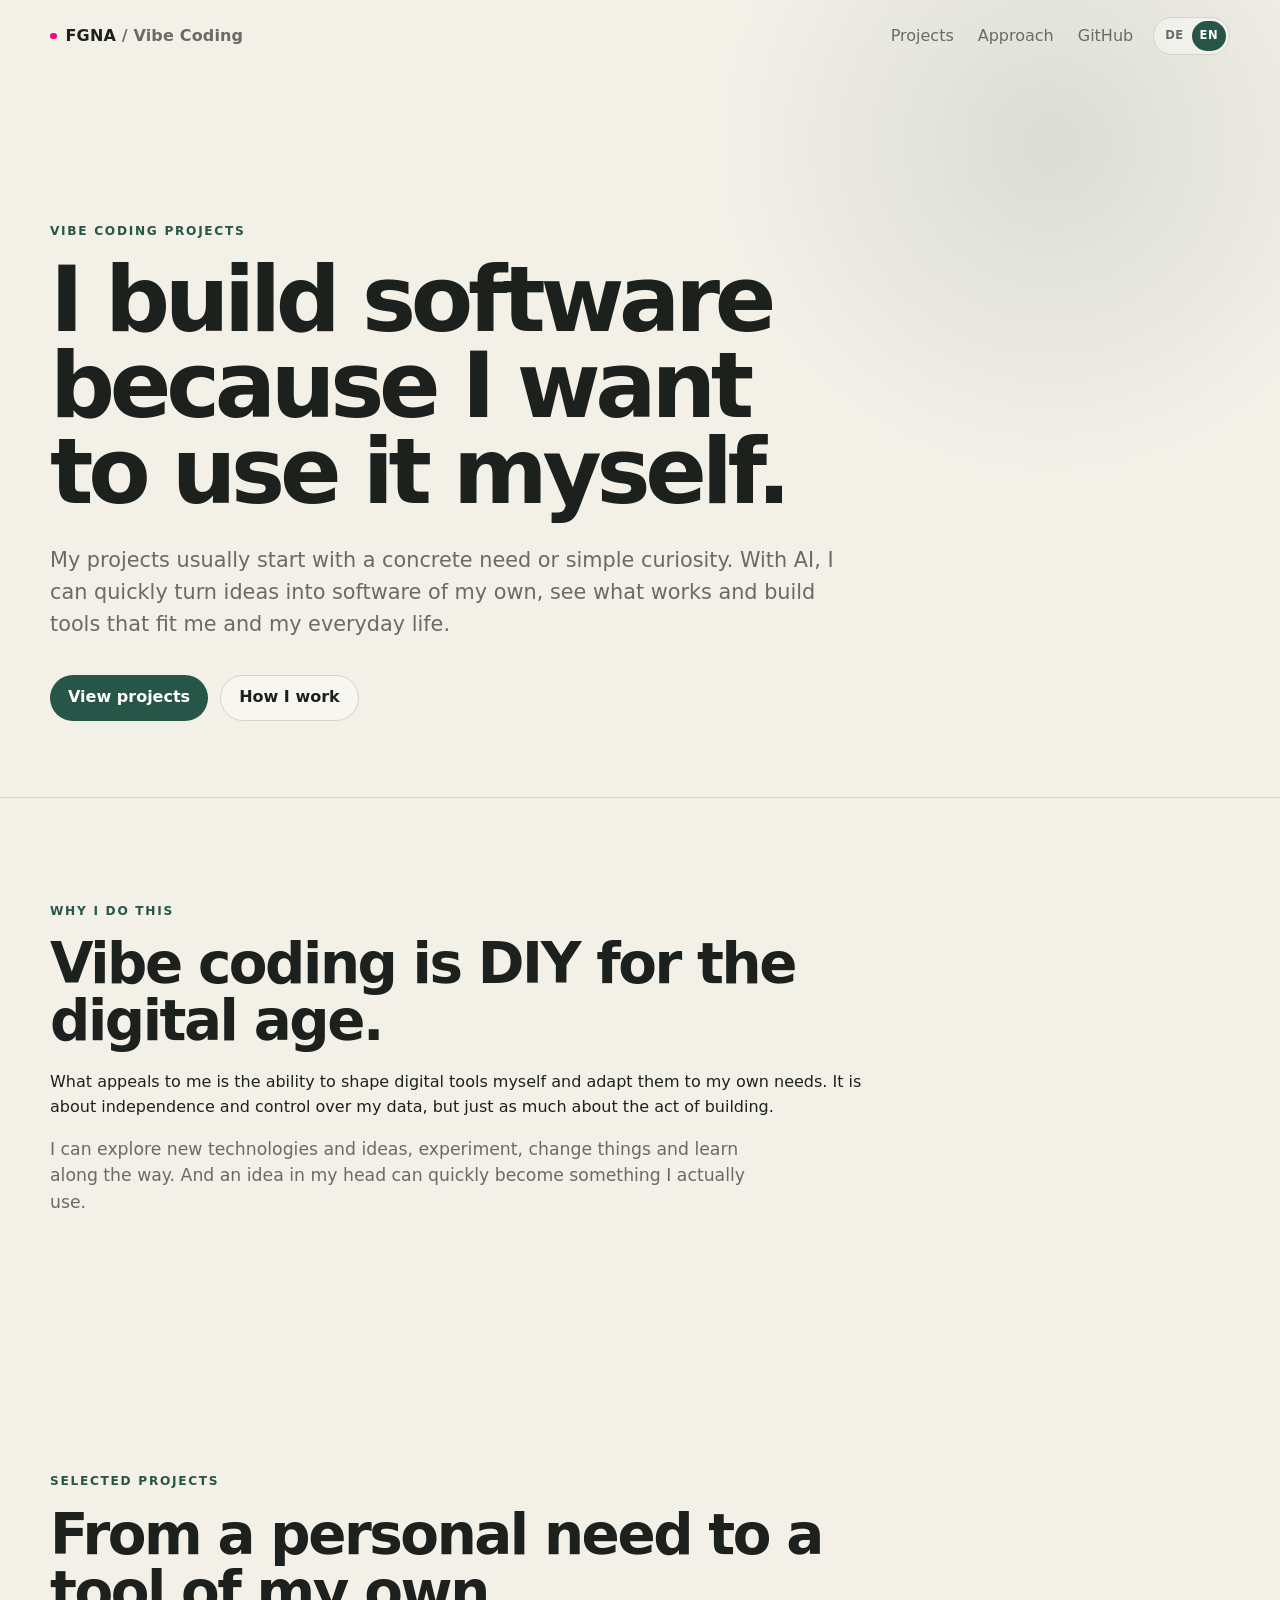
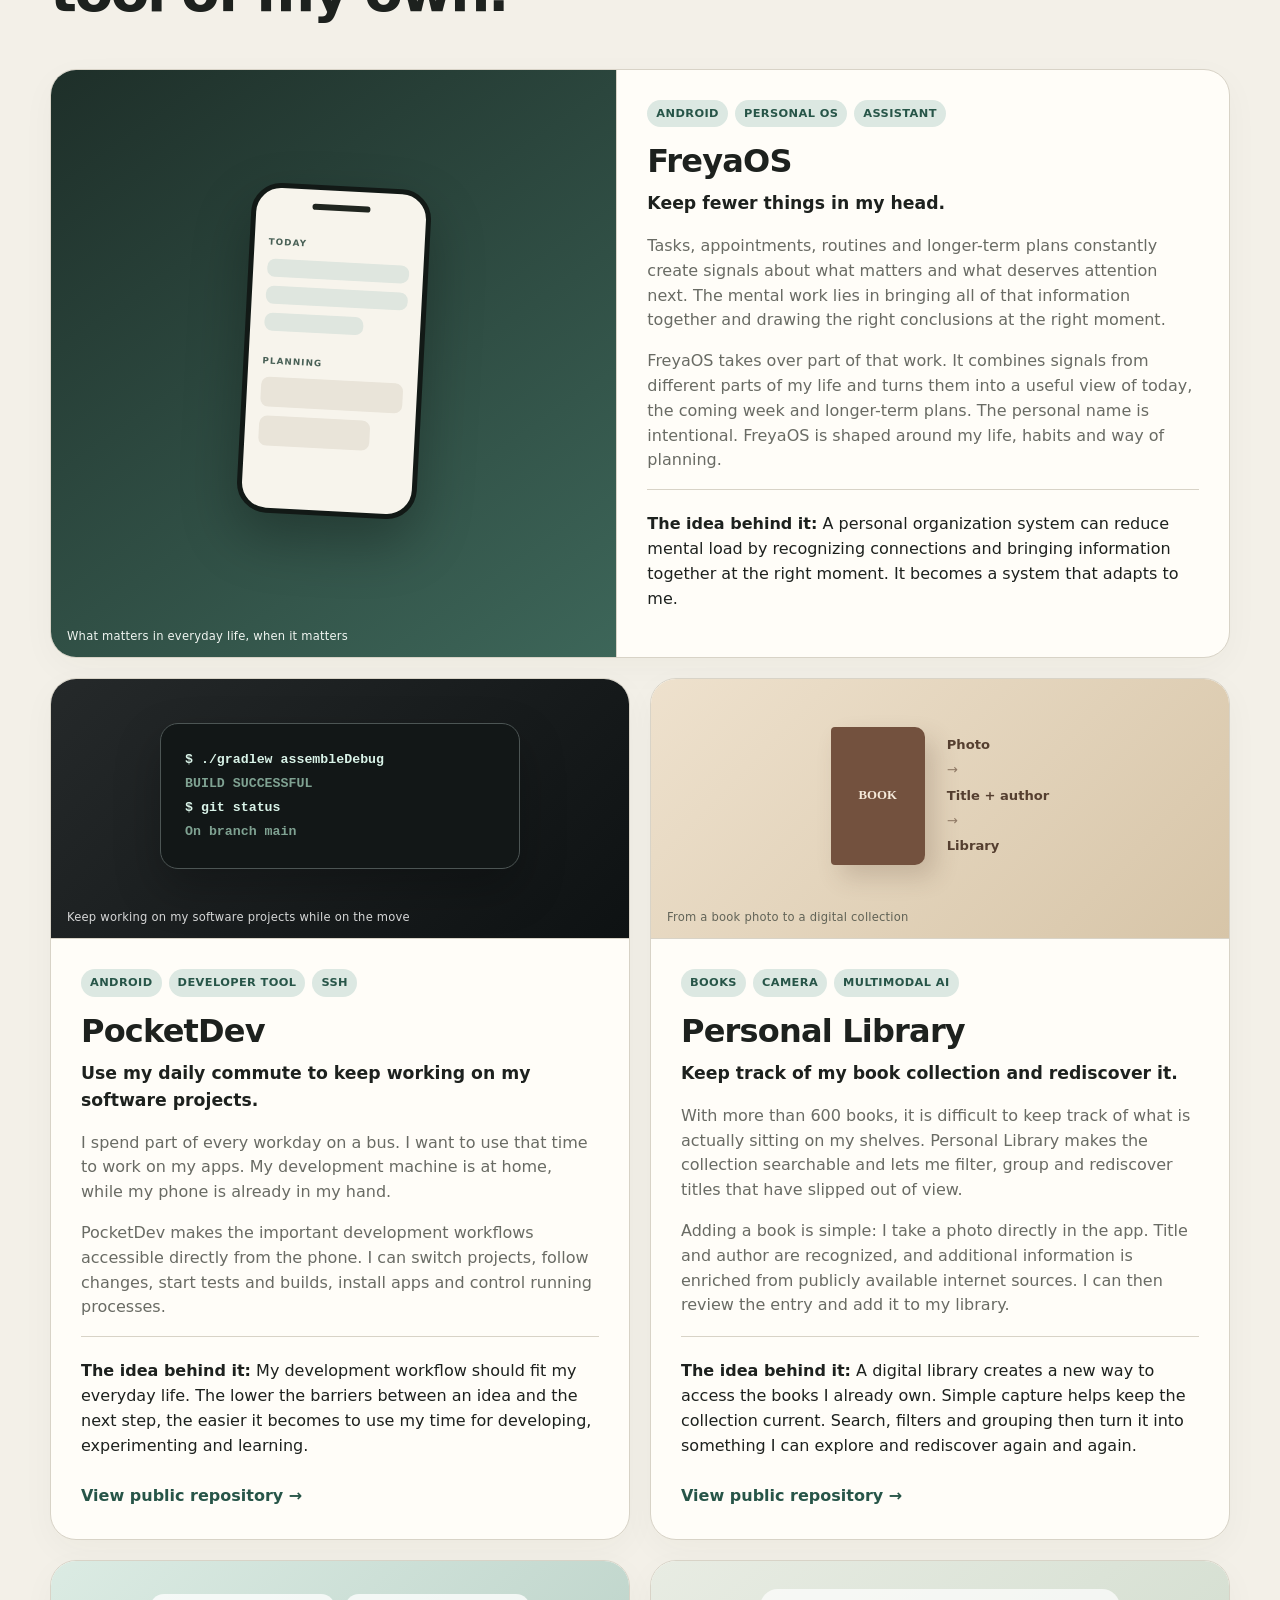
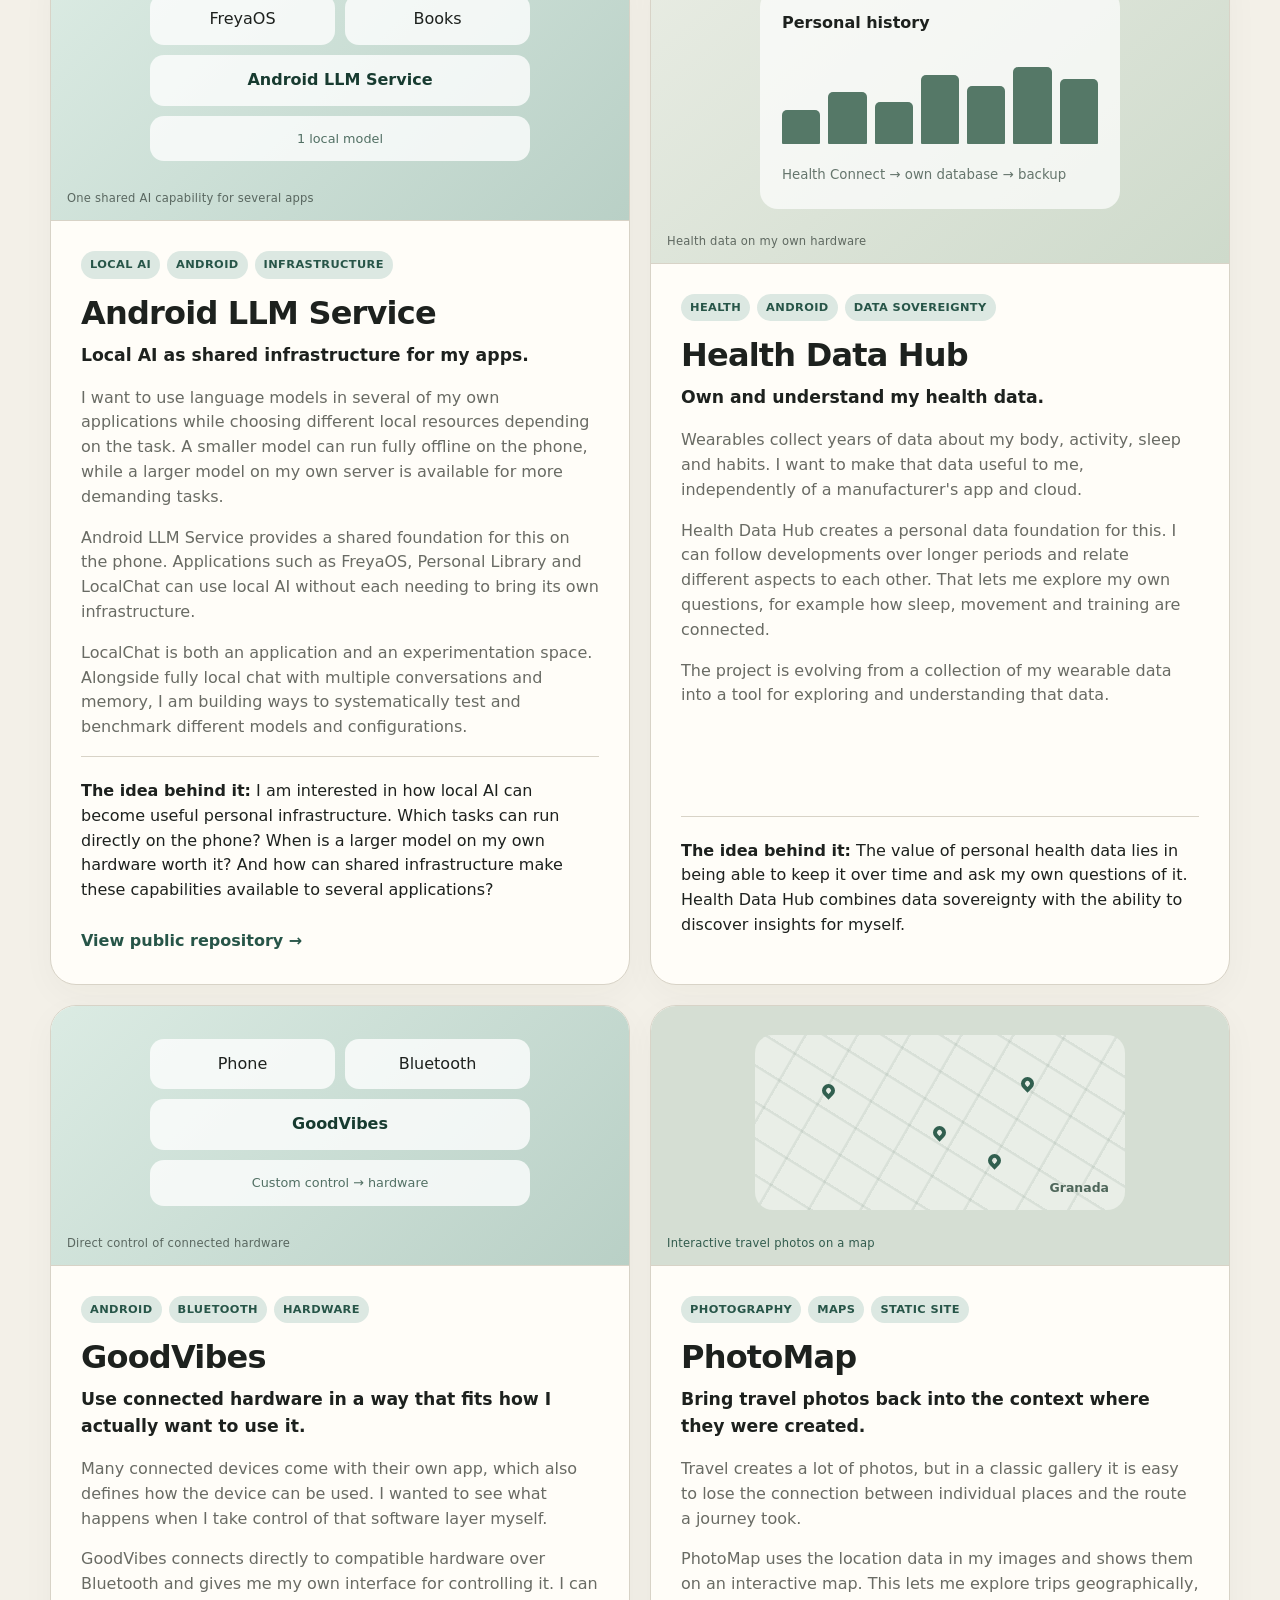
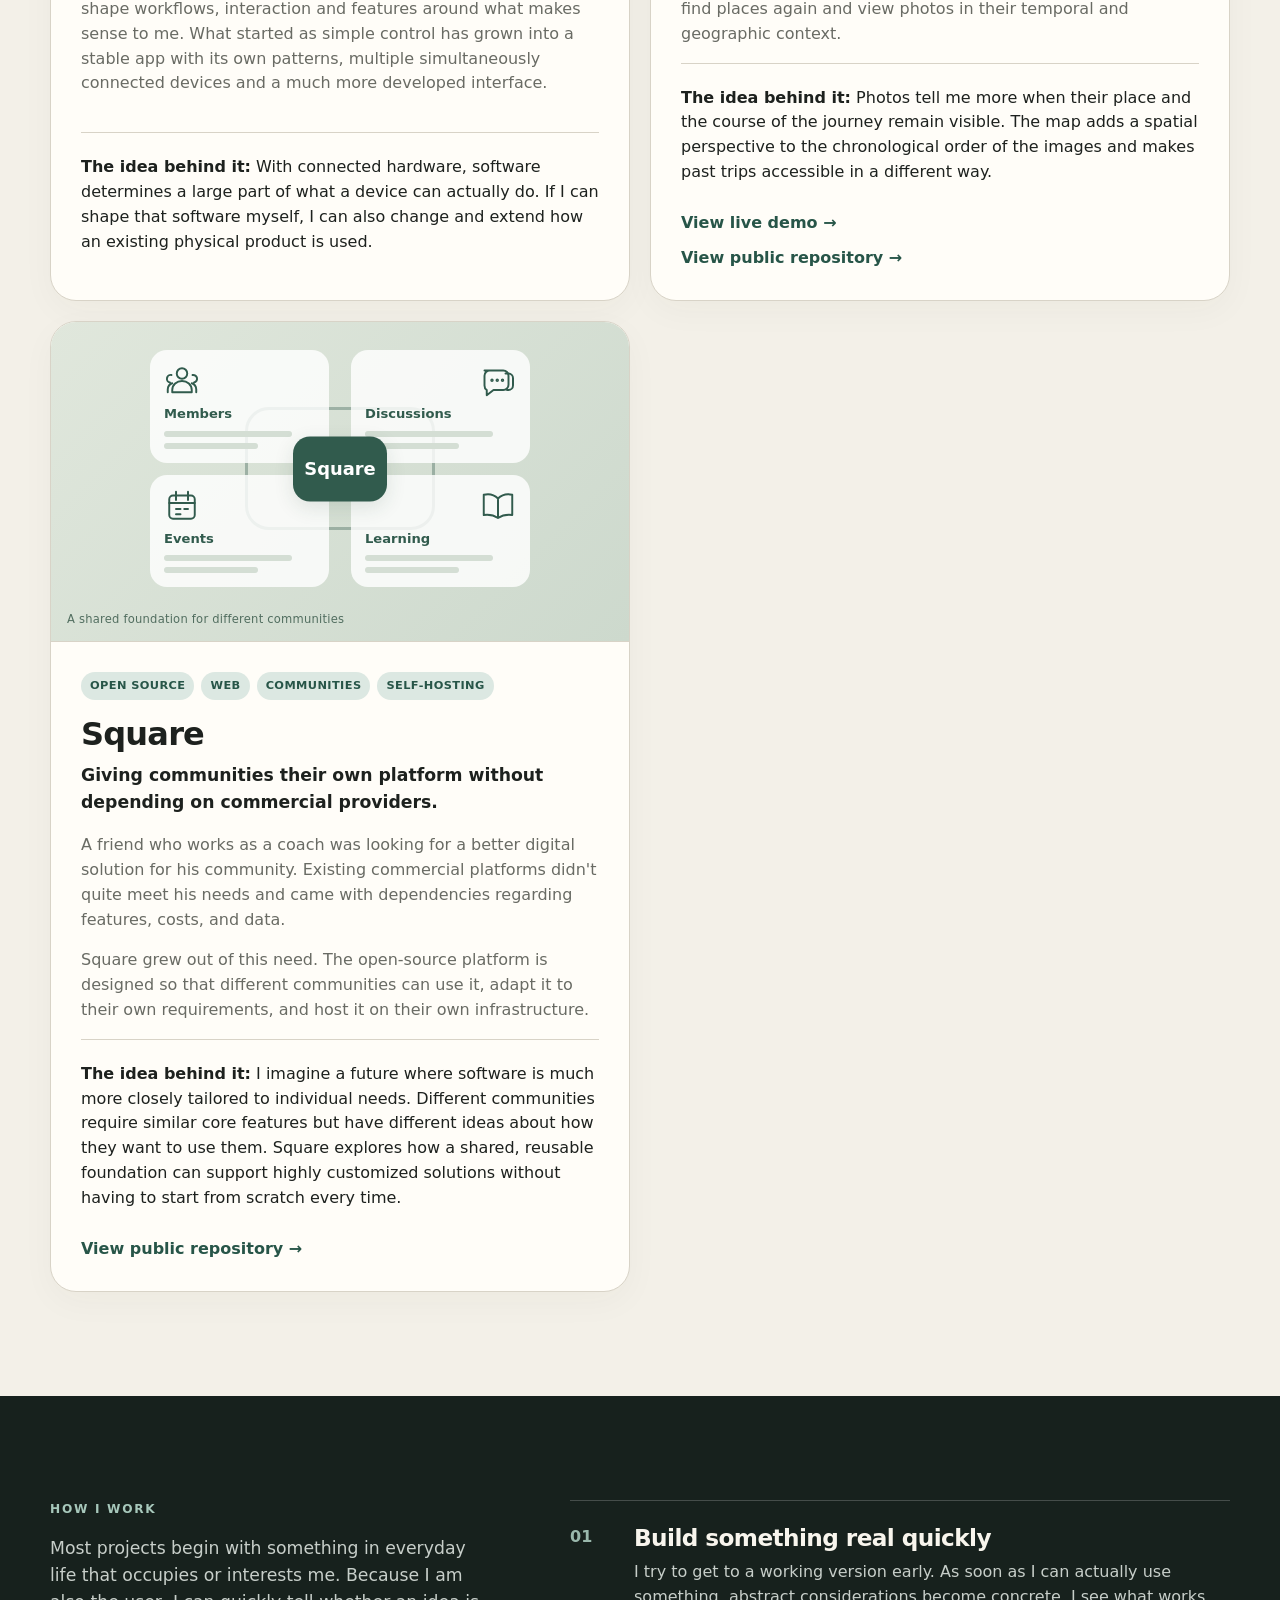
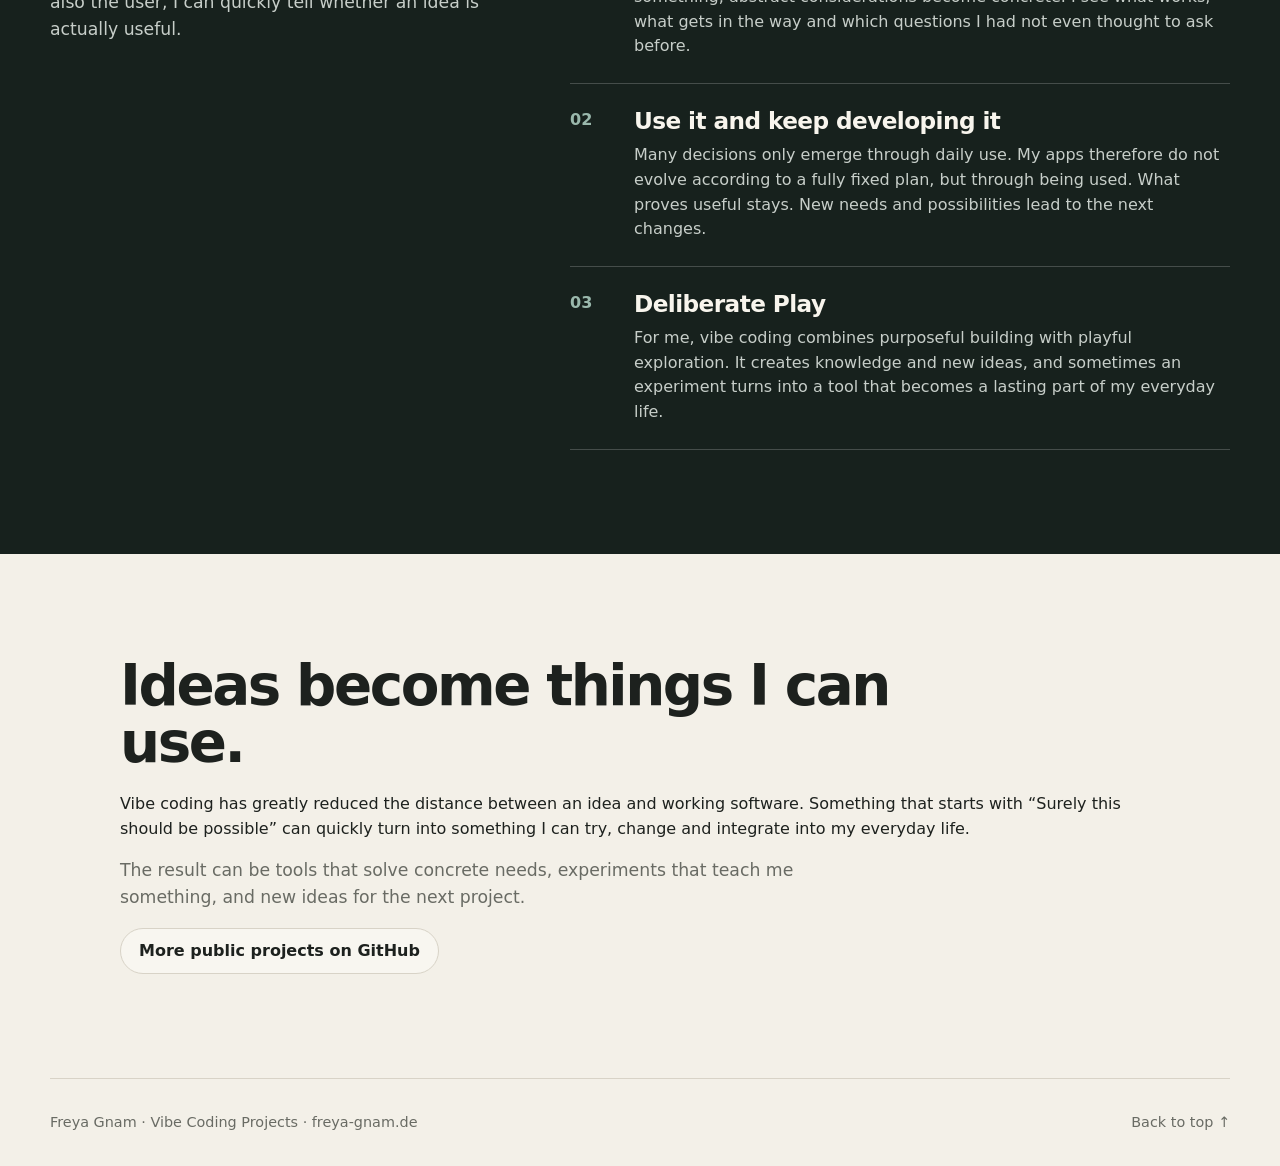
==== commit 4c674f7b: "Describe PocketDev purpose in visual caption" ====
--- a/en/index.html
+++ b/en/index.html
@@ -4,7 +4,7 @@
 <main><section class="section shell"><div class="section-heading"><p class="eyebrow">Why I do this</p><h2>Vibe coding is DIY for the digital age.</h2><p>What appeals to me is the ability to shape digital tools myself and adapt them to my own needs. It is about independence and control over my data, but just as much about the act of building.</p><p>I can explore new technologies and ideas, experiment, change things and learn along the way. And an idea in my head can quickly become something I actually use.</p></div></section>
 <section class="section shell" id="projects"><div class="section-heading"><p class="eyebrow">Selected projects</p><h2>From a personal need to a tool of my own.</h2></div><div class="project-grid">
 <article class="project-card featured"><div class="project-visual visual-taskos" aria-label="Abstract representation of FreyaOS"><div class="device-frame"><div class="device-top"></div><div class="mock-ui"><span class="mock-label">TODAY</span><i></i><i></i><i class="short"></i><span class="mock-label second">PLANNING</span><b></b><b class="half"></b></div></div><div class="visual-caption">What matters in everyday life, when it matters</div></div><div class="project-content"><div class="project-meta"><span>Android</span><span>Personal OS</span><span>Assistant</span></div><h3>FreyaOS</h3><p class="project-kicker">Keep fewer things in my head.</p><p>Tasks, appointments, routines and longer-term plans constantly create signals about what matters and what deserves attention next. The mental work lies in bringing all of that information together and drawing the right conclusions at the right moment.</p><p>FreyaOS takes over part of that work. It combines signals from different parts of my life and turns them into a useful view of today, the coming week and longer-term plans. The personal name is intentional. FreyaOS is shaped around my life, habits and way of planning.</p><p class="thought"><strong>The idea behind it:</strong> A personal organization system can reduce mental load by recognizing connections and bringing information together at the right moment. It becomes a system that adapts to me.</p></div></article>
-<article class="project-card"><div class="project-visual visual-pocketdev"><div class="terminal-mock"><span>$ ./gradlew assembleDebug</span><span class="dim">BUILD SUCCESSFUL</span><span>$ git status</span><span class="dim">On branch main</span></div><div class="visual-caption">A simplified view of the mobile development workflow</div></div><div class="project-content"><div class="project-meta"><span>Android</span><span>Developer Tool</span><span>SSH</span></div><h3>PocketDev</h3><p class="project-kicker">Use my daily commute to keep working on my software projects.</p><p>I spend part of every workday on a bus. I want to use that time to work on my apps. My development machine is at home, while my phone is already in my hand.</p><p>PocketDev makes the important development workflows accessible directly from the phone. I can switch projects, follow changes, start tests and builds, install apps and control running processes.</p><p class="thought"><strong>The idea behind it:</strong> My development workflow should fit my everyday life. The lower the barriers between an idea and the next step, the easier it becomes to use my time for developing, experimenting and learning.</p><a class="text-link" href="https://github.com/fgna/pocketdev">View public repository →</a></div></article>
+<article class="project-card"><div class="project-visual visual-pocketdev"><div class="terminal-mock"><span>$ ./gradlew assembleDebug</span><span class="dim">BUILD SUCCESSFUL</span><span>$ git status</span><span class="dim">On branch main</span></div><div class="visual-caption">Keep working on my software projects while on the move</div></div><div class="project-content"><div class="project-meta"><span>Android</span><span>Developer Tool</span><span>SSH</span></div><h3>PocketDev</h3><p class="project-kicker">Use my daily commute to keep working on my software projects.</p><p>I spend part of every workday on a bus. I want to use that time to work on my apps. My development machine is at home, while my phone is already in my hand.</p><p>PocketDev makes the important development workflows accessible directly from the phone. I can switch projects, follow changes, start tests and builds, install apps and control running processes.</p><p class="thought"><strong>The idea behind it:</strong> My development workflow should fit my everyday life. The lower the barriers between an idea and the next step, the easier it becomes to use my time for developing, experimenting and learning.</p><a class="text-link" href="https://github.com/fgna/pocketdev">View public repository →</a></div></article>
 <article class="project-card"><div class="project-visual visual-books"><div class="book-mock"><div class="book-cover">BOOK</div><div><span>Photo</span><b>→</b><span>Title + author</span><b>→</b><span>Library</span></div></div><div class="visual-caption">From a book photo to a digital collection</div></div><div class="project-content"><div class="project-meta"><span>Books</span><span>Camera</span><span>Multimodal AI</span></div><h3>Personal Library</h3><p class="project-kicker">Keep track of my book collection and rediscover it.</p><p>With more than 600 books, it is difficult to keep track of what is actually sitting on my shelves. Personal Library makes the collection searchable and lets me filter, group and rediscover titles that have slipped out of view.</p><p>Adding a book is simple: I take a photo directly in the app. Title and author are recognized, and additional information is enriched from publicly available internet sources. I can then review the entry and add it to my library.</p><p class="thought"><strong>The idea behind it:</strong> A digital library creates a new way to access the books I already own. Simple capture helps keep the collection current. Search, filters and grouping then turn it into something I can explore and rediscover again and again.</p><a class="text-link" href="https://github.com/fgna/personal-library">View public repository →</a></div></article>
 <article class="project-card"><div class="project-visual visual-llm"><div class="service-map"><span>FreyaOS</span><span>Books</span><strong>Android LLM Service</strong><em>1 local model</em></div><div class="visual-caption">One shared AI capability for several apps</div></div><div class="project-content"><div class="project-meta"><span>Local AI</span><span>Android</span><span>Infrastructure</span></div><h3>Android LLM Service</h3><p class="project-kicker">Local AI as shared infrastructure for my apps.</p><p>I want to use language models in several of my own applications while choosing different local resources depending on the task. A smaller model can run fully offline on the phone, while a larger model on my own server is available for more demanding tasks.</p><p>Android LLM Service provides a shared foundation for this on the phone. Applications such as FreyaOS, Personal Library and LocalChat can use local AI without each needing to bring its own infrastructure.</p><p>LocalChat is both an application and an experimentation space. Alongside fully local chat with multiple conversations and memory, I am building ways to systematically test and benchmark different models and configurations.</p><p class="thought"><strong>The idea behind it:</strong> I am interested in how local AI can become useful personal infrastructure. Which tasks can run directly on the phone? When is a larger model on my own hardware worth it? And how can shared infrastructure make these capabilities available to several applications?</p><a class="text-link" href="https://github.com/fgna/android-llm-service">View public repository →</a></div></article>
 <article class="project-card"><div class="project-visual visual-health"><div class="health-chart"><span>Personal history</span><div class="bars"><i></i><i></i><i></i><i></i><i></i><i></i><i></i></div><small>Health Connect → own database → backup</small></div><div class="visual-caption">Health data on my own hardware</div></div><div class="project-content"><div class="project-meta"><span>Health</span><span>Android</span><span>Data Sovereignty</span></div><h3>Health Data Hub</h3><p class="project-kicker">Own and understand my health data.</p><p>Wearables collect years of data about my body, activity, sleep and habits. I want to make that data useful to me, independently of a manufacturer's app and cloud.</p><p>Health Data Hub creates a personal data foundation for this. I can follow developments over longer periods and relate different aspects to each other. That lets me explore my own questions, for example how sleep, movement and training are connected.</p><p>The project is evolving from a collection of my wearable data into a tool for exploring and understanding that data.</p><p class="thought"><strong>The idea behind it:</strong> The value of personal health data lies in being able to keep it over time and ask my own questions of it. Health Data Hub combines data sovereignty with the ability to discover insights for myself.</p></div></article>
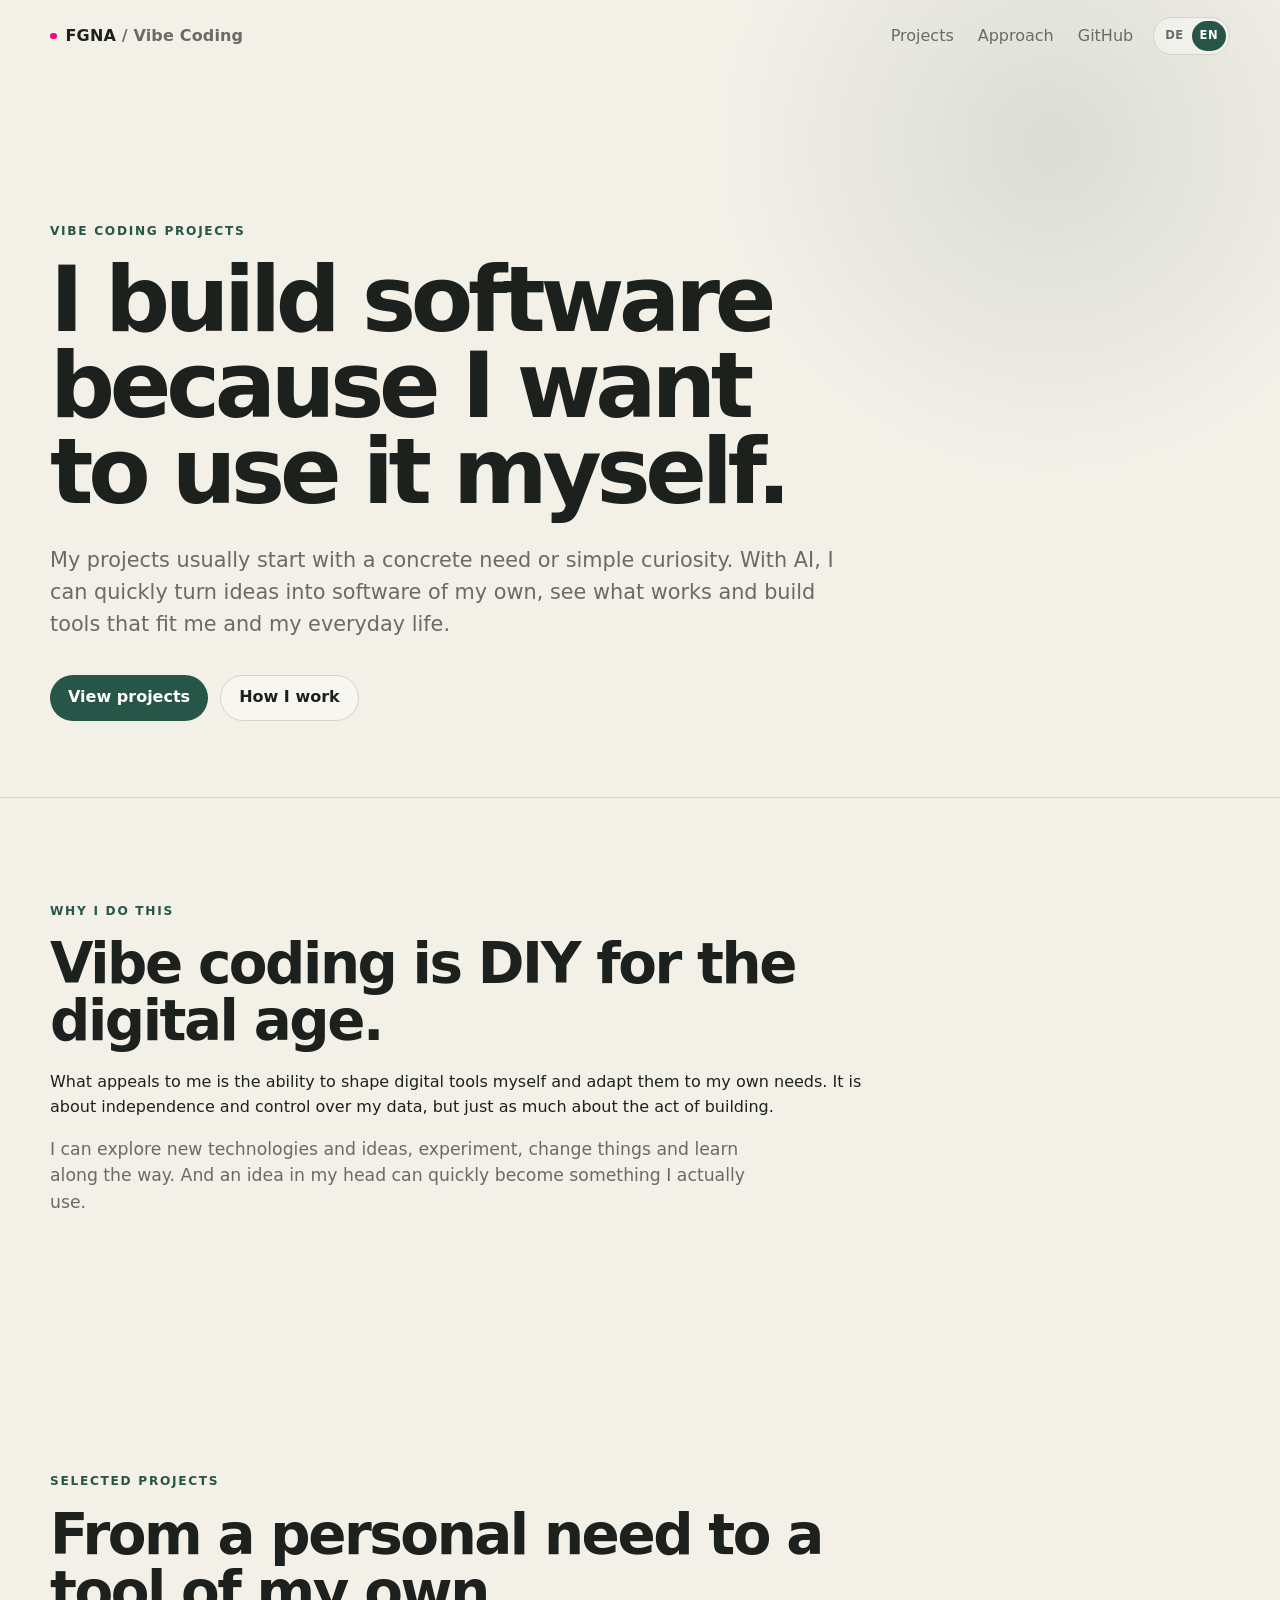
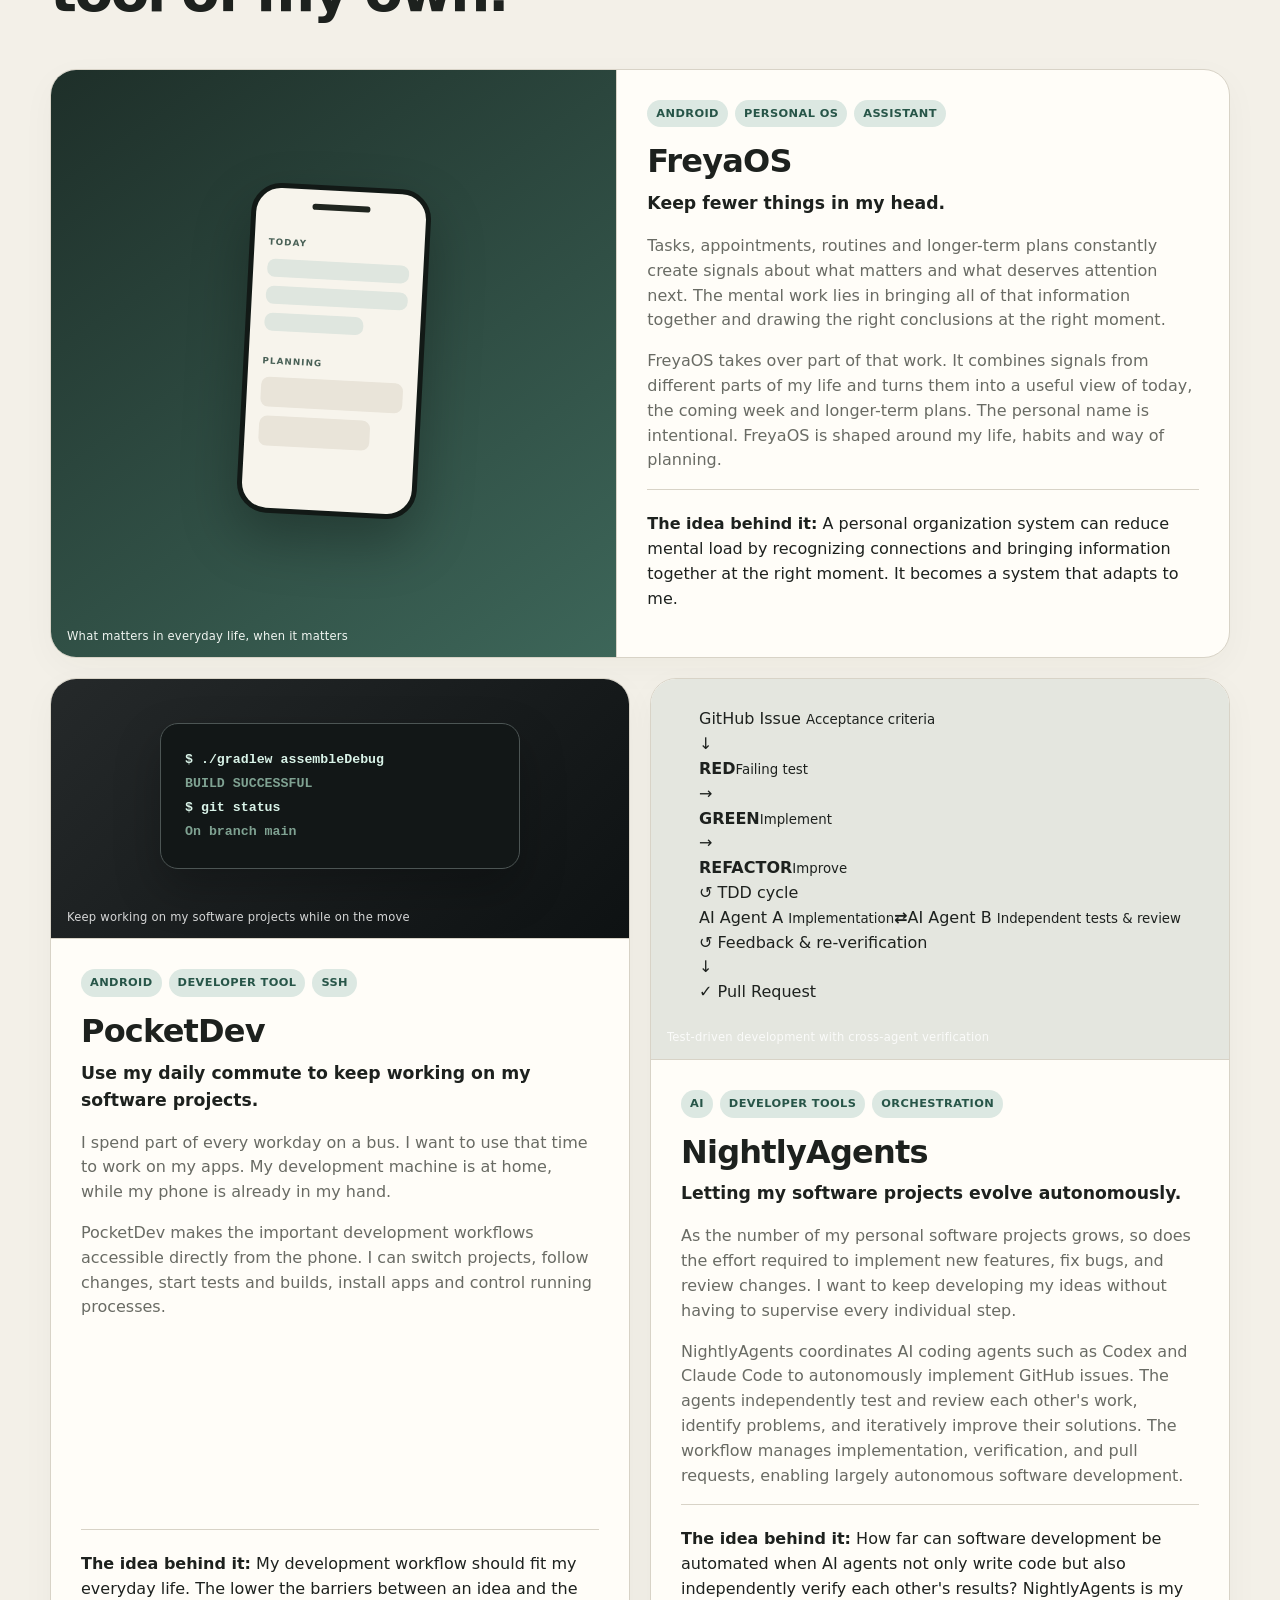
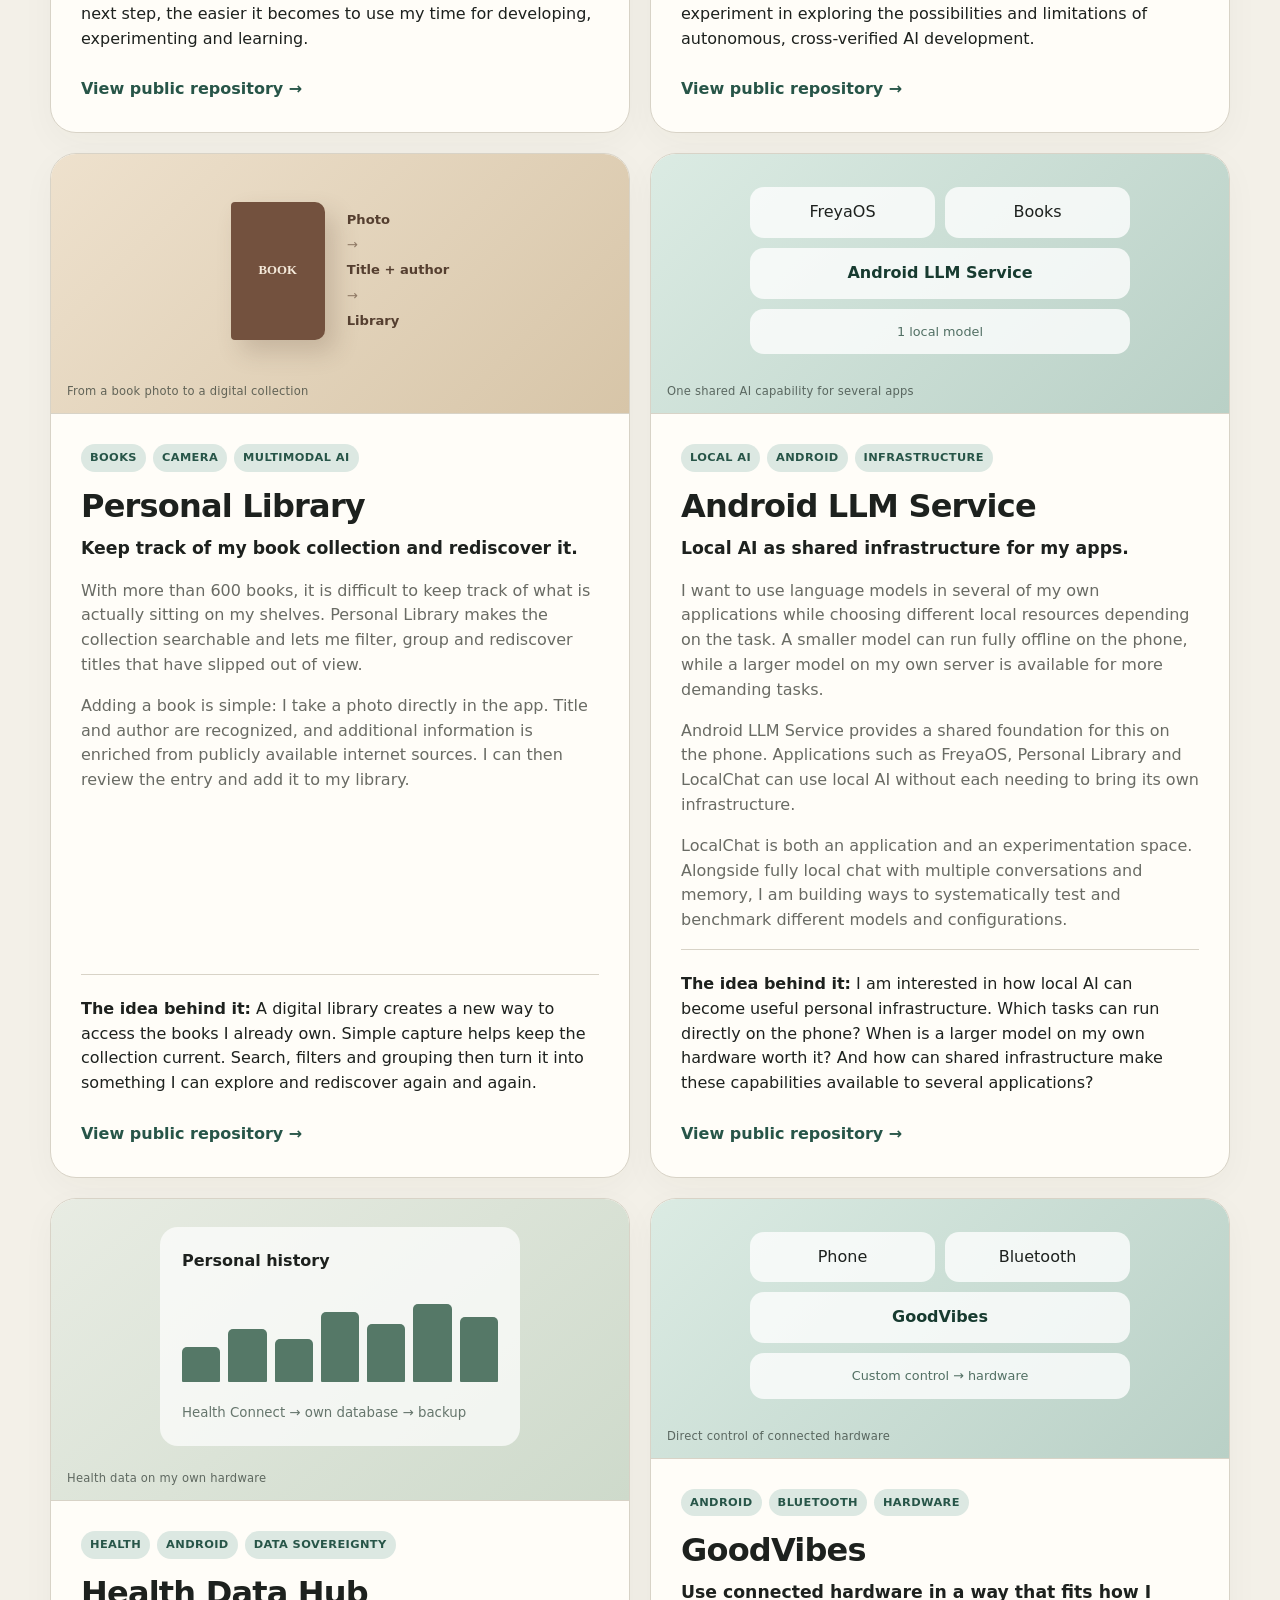
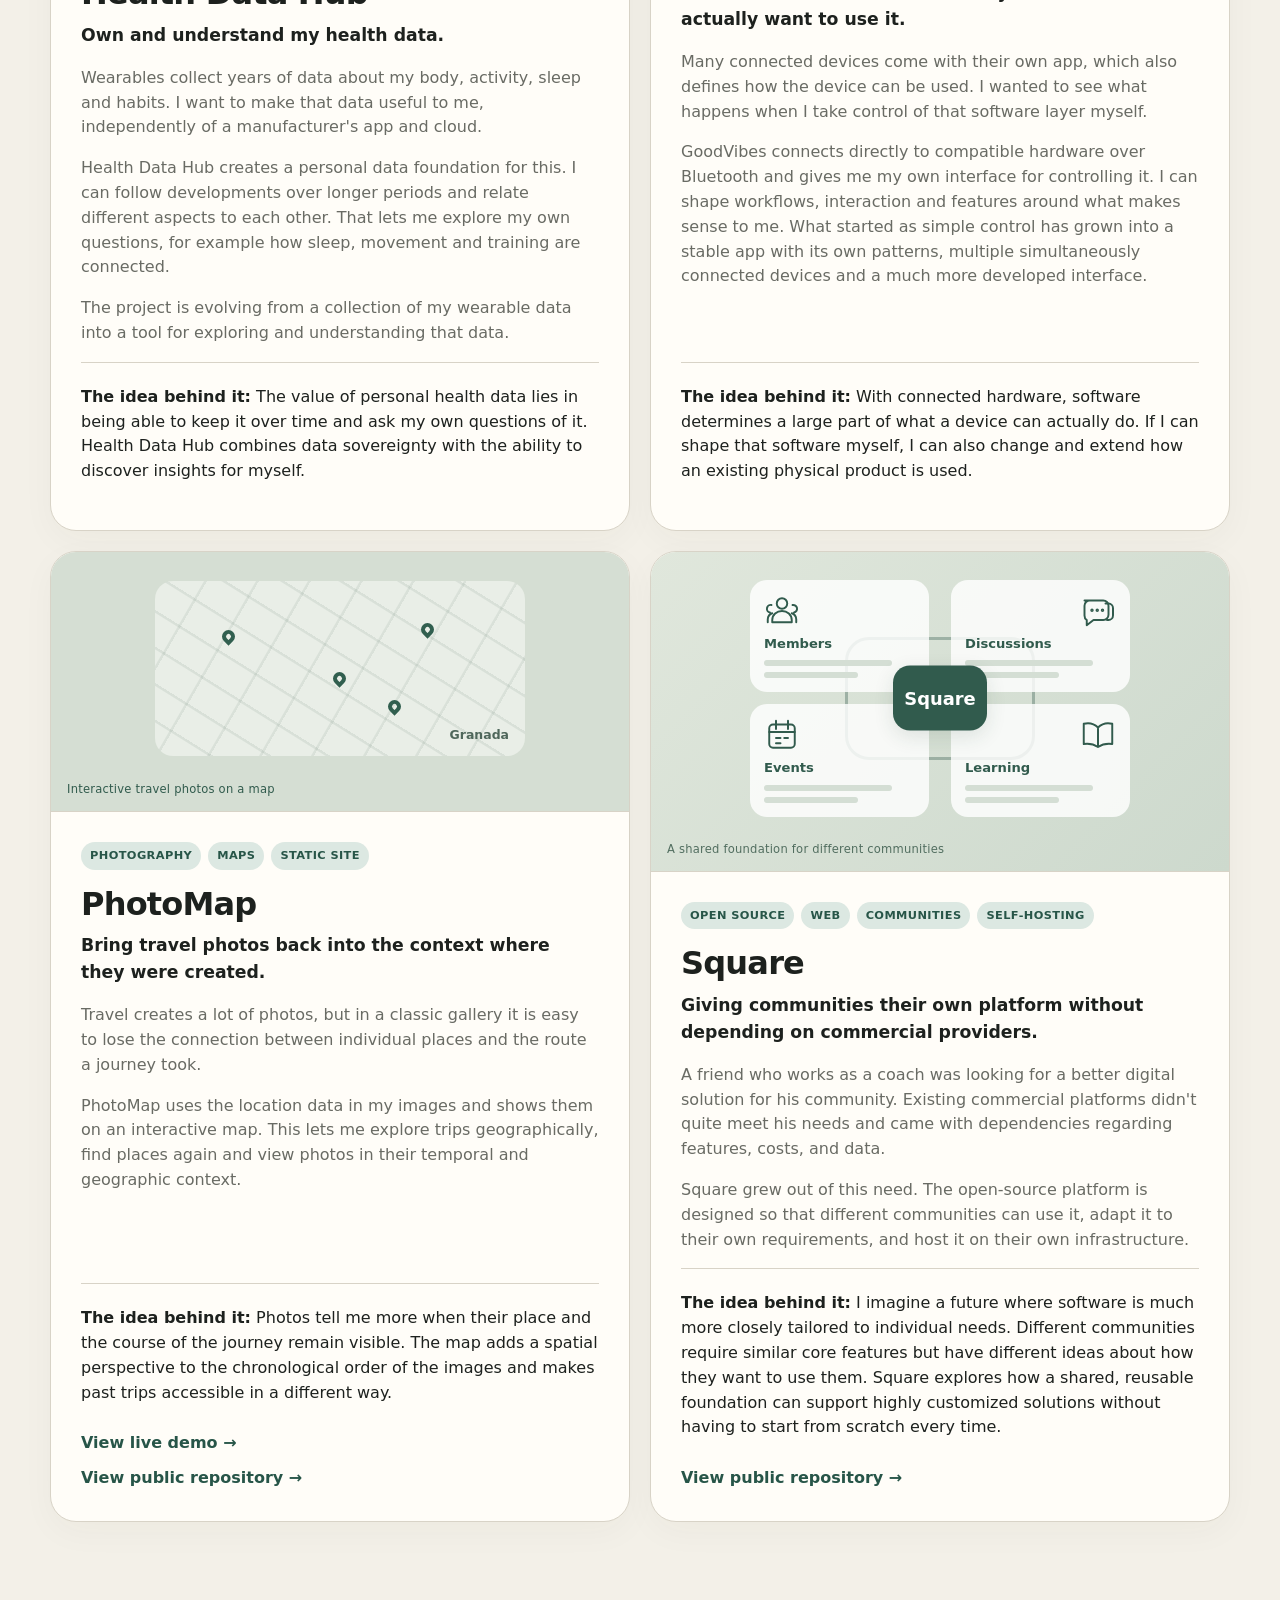
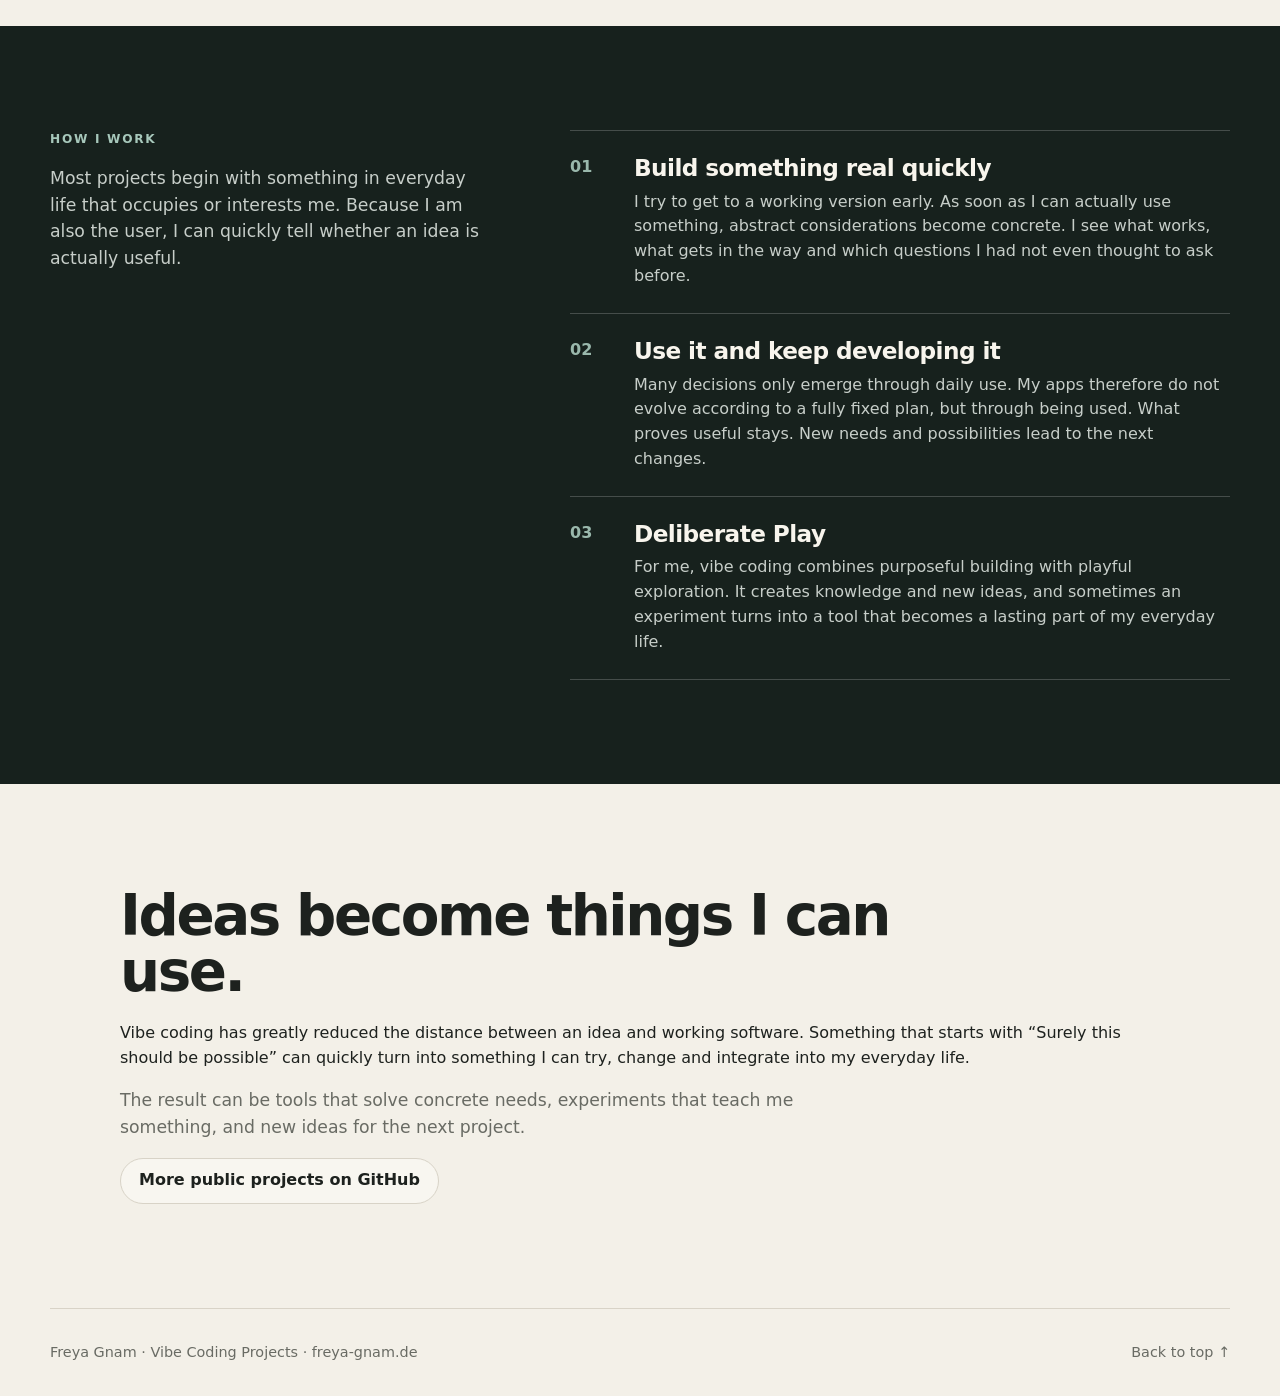
==== commit d1be7923: "feat(portfolio): add NightlyAgents bilingual project card" ====
--- a/en/index.html
+++ b/en/index.html
@@ -1,10 +1,11 @@
 <!doctype html>
-<html lang="en"><head><meta charset="utf-8"><meta name="viewport" content="width=device-width, initial-scale=1"><meta name="description" content="Personal software projects born from concrete needs: digital self-determination, learning, making and vibe coding as DIY for the digital age."><meta name="theme-color" content="#18221e"><meta property="og:title" content="FGNA · Vibe Coding Projects"><meta property="og:description" content="Vibe coding as DIY for the digital age: personal software, data sovereignty, learning and making."><meta property="og:type" content="website"><link rel="alternate" hreflang="de" href="../"><link rel="alternate" hreflang="en" href="./"><link rel="alternate" hreflang="x-default" href="../"><title>FGNA · Vibe Coding Projects</title><link rel="stylesheet" href="../styles.css?v=20261024d"></head><body>
+<html lang="en"><head><meta charset="utf-8"><meta name="viewport" content="width=device-width, initial-scale=1"><meta name="description" content="Personal software projects born from concrete needs: digital self-determination, learning, making and vibe coding as DIY for the digital age."><meta name="theme-color" content="#18221e"><meta property="og:title" content="FGNA · Vibe Coding Projects"><meta property="og:description" content="Vibe coding as DIY for the digital age: personal software, data sovereignty, learning and making."><meta property="og:type" content="website"><link rel="alternate" hreflang="de" href="../"><link rel="alternate" hreflang="en" href="./"><link rel="alternate" hreflang="x-default" href="../"><title>FGNA · Vibe Coding Projects</title><link rel="stylesheet" href="../styles.css?v=20261118a"></head><body>
 <header class="hero" id="top"><nav class="nav shell" aria-label="Main navigation"><a class="brand" href="#top">FGNA <span>/ Vibe Coding</span></a><div class="nav-actions"><div class="nav-links"><a href="#projects">Projects</a><a href="#approach">Approach</a><a href="https://github.com/fgna">GitHub</a></div><div class="language-switch" aria-label="Choose language"><a href="../" lang="de">DE</a><span aria-current="page">EN</span></div></div></nav><div class="shell hero-grid"><div class="hero-copy"><p class="eyebrow">Vibe Coding Projects</p><h1>I build software because I want to use it myself.</h1><p class="lede">My projects usually start with a concrete need or simple curiosity. With AI, I can quickly turn ideas into software of my own, see what works and build tools that fit me and my everyday life.</p><div class="hero-actions"><a class="button primary" href="#projects">View projects</a><a class="button secondary" href="#approach">How I work</a></div></div></div></header>
 <main><section class="section shell"><div class="section-heading"><p class="eyebrow">Why I do this</p><h2>Vibe coding is DIY for the digital age.</h2><p>What appeals to me is the ability to shape digital tools myself and adapt them to my own needs. It is about independence and control over my data, but just as much about the act of building.</p><p>I can explore new technologies and ideas, experiment, change things and learn along the way. And an idea in my head can quickly become something I actually use.</p></div></section>
 <section class="section shell" id="projects"><div class="section-heading"><p class="eyebrow">Selected projects</p><h2>From a personal need to a tool of my own.</h2></div><div class="project-grid">
 <article class="project-card featured"><div class="project-visual visual-taskos" aria-label="Abstract representation of FreyaOS"><div class="device-frame"><div class="device-top"></div><div class="mock-ui"><span class="mock-label">TODAY</span><i></i><i></i><i class="short"></i><span class="mock-label second">PLANNING</span><b></b><b class="half"></b></div></div><div class="visual-caption">What matters in everyday life, when it matters</div></div><div class="project-content"><div class="project-meta"><span>Android</span><span>Personal OS</span><span>Assistant</span></div><h3>FreyaOS</h3><p class="project-kicker">Keep fewer things in my head.</p><p>Tasks, appointments, routines and longer-term plans constantly create signals about what matters and what deserves attention next. The mental work lies in bringing all of that information together and drawing the right conclusions at the right moment.</p><p>FreyaOS takes over part of that work. It combines signals from different parts of my life and turns them into a useful view of today, the coming week and longer-term plans. The personal name is intentional. FreyaOS is shaped around my life, habits and way of planning.</p><p class="thought"><strong>The idea behind it:</strong> A personal organization system can reduce mental load by recognizing connections and bringing information together at the right moment. It becomes a system that adapts to me.</p></div></article>
 <article class="project-card"><div class="project-visual visual-pocketdev"><div class="terminal-mock"><span>$ ./gradlew assembleDebug</span><span class="dim">BUILD SUCCESSFUL</span><span>$ git status</span><span class="dim">On branch main</span></div><div class="visual-caption">Keep working on my software projects while on the move</div></div><div class="project-content"><div class="project-meta"><span>Android</span><span>Developer Tool</span><span>SSH</span></div><h3>PocketDev</h3><p class="project-kicker">Use my daily commute to keep working on my software projects.</p><p>I spend part of every workday on a bus. I want to use that time to work on my apps. My development machine is at home, while my phone is already in my hand.</p><p>PocketDev makes the important development workflows accessible directly from the phone. I can switch projects, follow changes, start tests and builds, install apps and control running processes.</p><p class="thought"><strong>The idea behind it:</strong> My development workflow should fit my everyday life. The lower the barriers between an idea and the next step, the easier it becomes to use my time for developing, experimenting and learning.</p><a class="text-link" href="https://github.com/fgna/pocketdev">View public repository →</a></div></article>
+<article class="project-card public-project"><div class="project-visual visual-nightlyagents" role="img" aria-label="NightlyAgents workflow: GitHub issue, test-driven Red Green Refactor cycle, independent AI verification and pull request"><div class="nightly-flow"><div class="nightly-source">GitHub Issue <small>Acceptance criteria</small></div><div class="nightly-connector" aria-hidden="true">↓</div><div class="nightly-tdd" aria-label="Test-driven development"><div class="nightly-step nightly-red"><b>RED</b><small>Failing test</small></div><div class="nightly-arrow" aria-hidden="true">→</div><div class="nightly-step nightly-green"><b>GREEN</b><small>Implement</small></div><div class="nightly-arrow" aria-hidden="true">→</div><div class="nightly-step nightly-refactor"><b>REFACTOR</b><small>Improve</small></div></div><div class="nightly-loop">↺ <span>TDD cycle</span></div><div class="nightly-review"><span>AI Agent A <small>Implementation</small></span><b aria-hidden="true">⇄</b><span>AI Agent B <small>Independent tests &amp; review</small></span></div><div class="nightly-feedback">↺ Feedback &amp; re-verification</div><div class="nightly-connector" aria-hidden="true">↓</div><div class="nightly-pr">✓ Pull Request</div></div><div class="visual-caption">Test-driven development with cross-agent verification</div></div><div class="project-content"><div class="project-meta"><span>AI</span><span>Developer Tools</span><span>Orchestration</span></div><h3>NightlyAgents</h3><p class="project-kicker">Letting my software projects evolve autonomously.</p><p>As the number of my personal software projects grows, so does the effort required to implement new features, fix bugs, and review changes. I want to keep developing my ideas without having to supervise every individual step.</p><p>NightlyAgents coordinates AI coding agents such as Codex and Claude Code to autonomously implement GitHub issues. The agents independently test and review each other's work, identify problems, and iteratively improve their solutions. The workflow manages implementation, verification, and pull requests, enabling largely autonomous software development.</p><p class="thought"><strong>The idea behind it:</strong> How far can software development be automated when AI agents not only write code but also independently verify each other's results? NightlyAgents is my experiment in exploring the possibilities and limitations of autonomous, cross-verified AI development.</p><a class="text-link" href="https://github.com/fgna/nightlyagents">View public repository →</a></div></article>
 <article class="project-card"><div class="project-visual visual-books"><div class="book-mock"><div class="book-cover">BOOK</div><div><span>Photo</span><b>→</b><span>Title + author</span><b>→</b><span>Library</span></div></div><div class="visual-caption">From a book photo to a digital collection</div></div><div class="project-content"><div class="project-meta"><span>Books</span><span>Camera</span><span>Multimodal AI</span></div><h3>Personal Library</h3><p class="project-kicker">Keep track of my book collection and rediscover it.</p><p>With more than 600 books, it is difficult to keep track of what is actually sitting on my shelves. Personal Library makes the collection searchable and lets me filter, group and rediscover titles that have slipped out of view.</p><p>Adding a book is simple: I take a photo directly in the app. Title and author are recognized, and additional information is enriched from publicly available internet sources. I can then review the entry and add it to my library.</p><p class="thought"><strong>The idea behind it:</strong> A digital library creates a new way to access the books I already own. Simple capture helps keep the collection current. Search, filters and grouping then turn it into something I can explore and rediscover again and again.</p><a class="text-link" href="https://github.com/fgna/personal-library">View public repository →</a></div></article>
 <article class="project-card"><div class="project-visual visual-llm"><div class="service-map"><span>FreyaOS</span><span>Books</span><strong>Android LLM Service</strong><em>1 local model</em></div><div class="visual-caption">One shared AI capability for several apps</div></div><div class="project-content"><div class="project-meta"><span>Local AI</span><span>Android</span><span>Infrastructure</span></div><h3>Android LLM Service</h3><p class="project-kicker">Local AI as shared infrastructure for my apps.</p><p>I want to use language models in several of my own applications while choosing different local resources depending on the task. A smaller model can run fully offline on the phone, while a larger model on my own server is available for more demanding tasks.</p><p>Android LLM Service provides a shared foundation for this on the phone. Applications such as FreyaOS, Personal Library and LocalChat can use local AI without each needing to bring its own infrastructure.</p><p>LocalChat is both an application and an experimentation space. Alongside fully local chat with multiple conversations and memory, I am building ways to systematically test and benchmark different models and configurations.</p><p class="thought"><strong>The idea behind it:</strong> I am interested in how local AI can become useful personal infrastructure. Which tasks can run directly on the phone? When is a larger model on my own hardware worth it? And how can shared infrastructure make these capabilities available to several applications?</p><a class="text-link" href="https://github.com/fgna/android-llm-service">View public repository →</a></div></article>
 <article class="project-card"><div class="project-visual visual-health"><div class="health-chart"><span>Personal history</span><div class="bars"><i></i><i></i><i></i><i></i><i></i><i></i><i></i></div><small>Health Connect → own database → backup</small></div><div class="visual-caption">Health data on my own hardware</div></div><div class="project-content"><div class="project-meta"><span>Health</span><span>Android</span><span>Data Sovereignty</span></div><h3>Health Data Hub</h3><p class="project-kicker">Own and understand my health data.</p><p>Wearables collect years of data about my body, activity, sleep and habits. I want to make that data useful to me, independently of a manufacturer's app and cloud.</p><p>Health Data Hub creates a personal data foundation for this. I can follow developments over longer periods and relate different aspects to each other. That lets me explore my own questions, for example how sleep, movement and training are connected.</p><p>The project is evolving from a collection of my wearable data into a tool for exploring and understanding that data.</p><p class="thought"><strong>The idea behind it:</strong> The value of personal health data lies in being able to keep it over time and ask my own questions of it. Health Data Hub combines data sovereignty with the ability to discover insights for myself.</p></div></article>
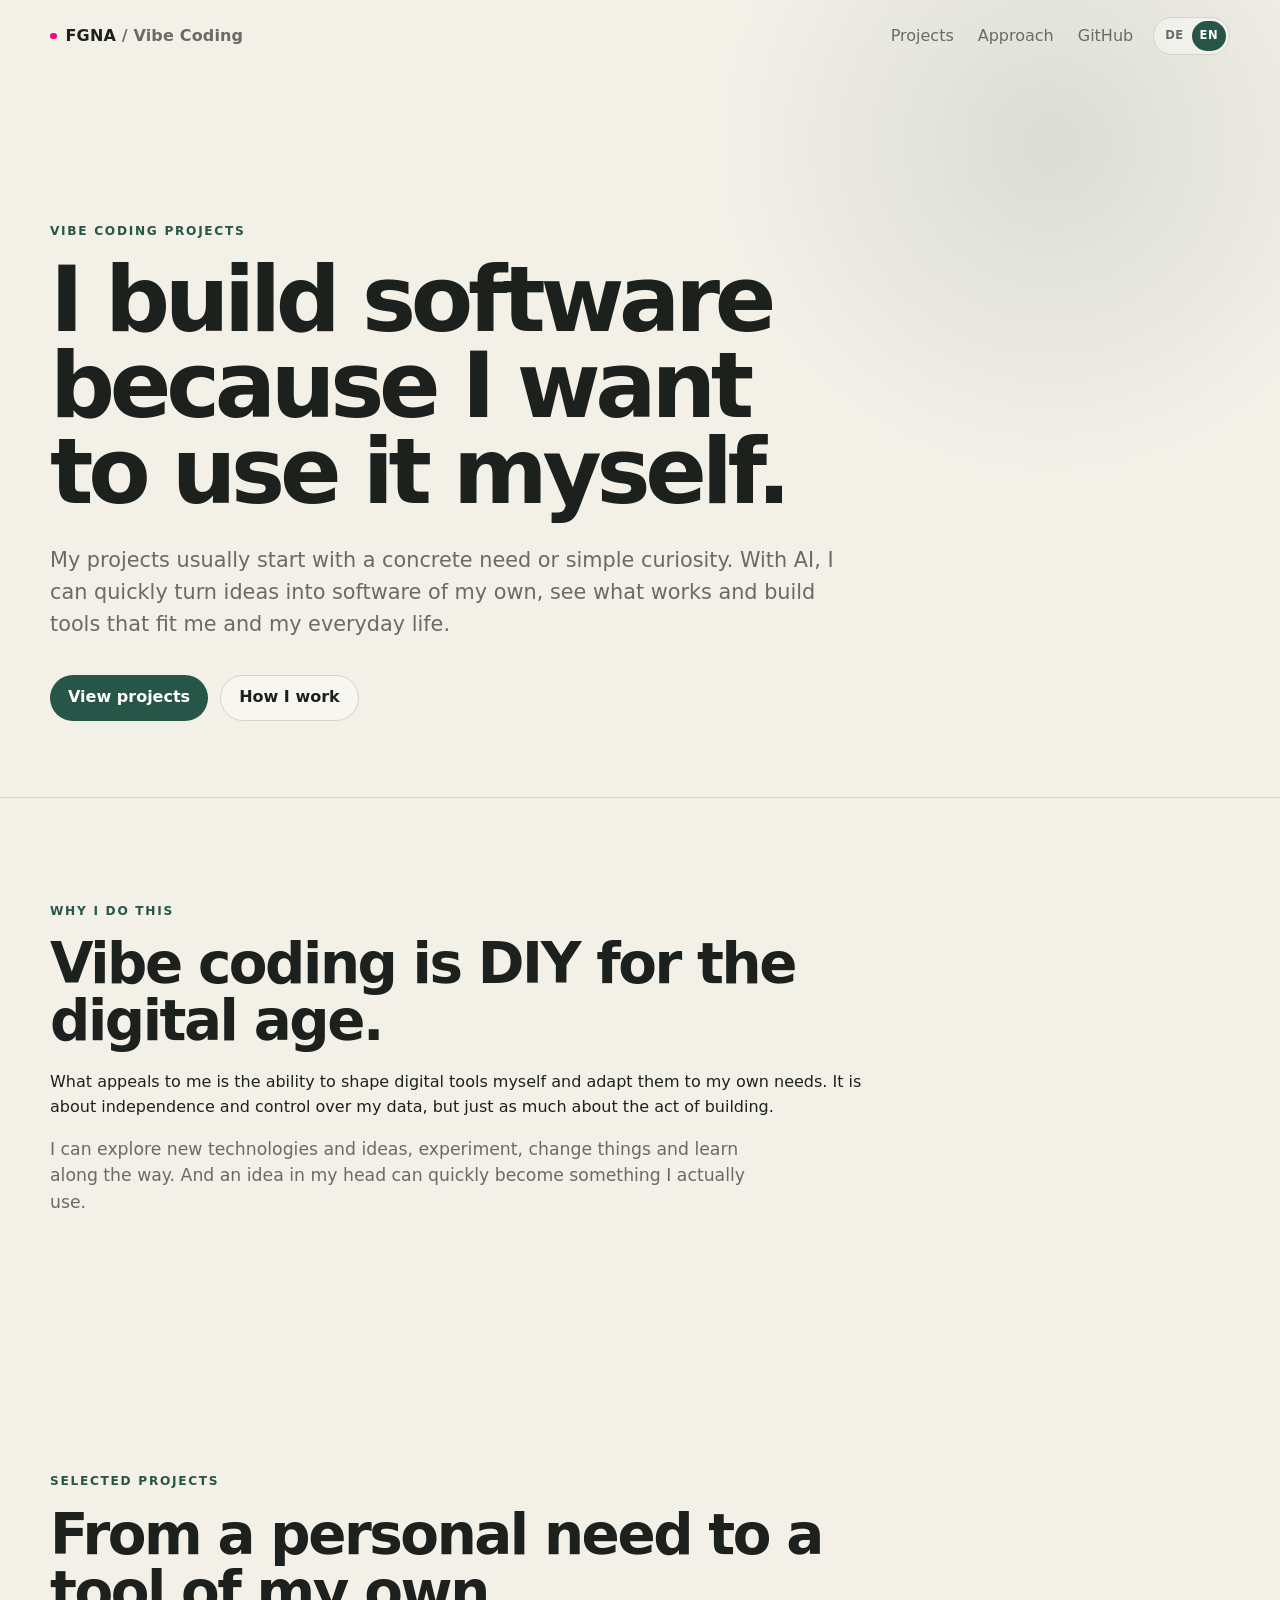
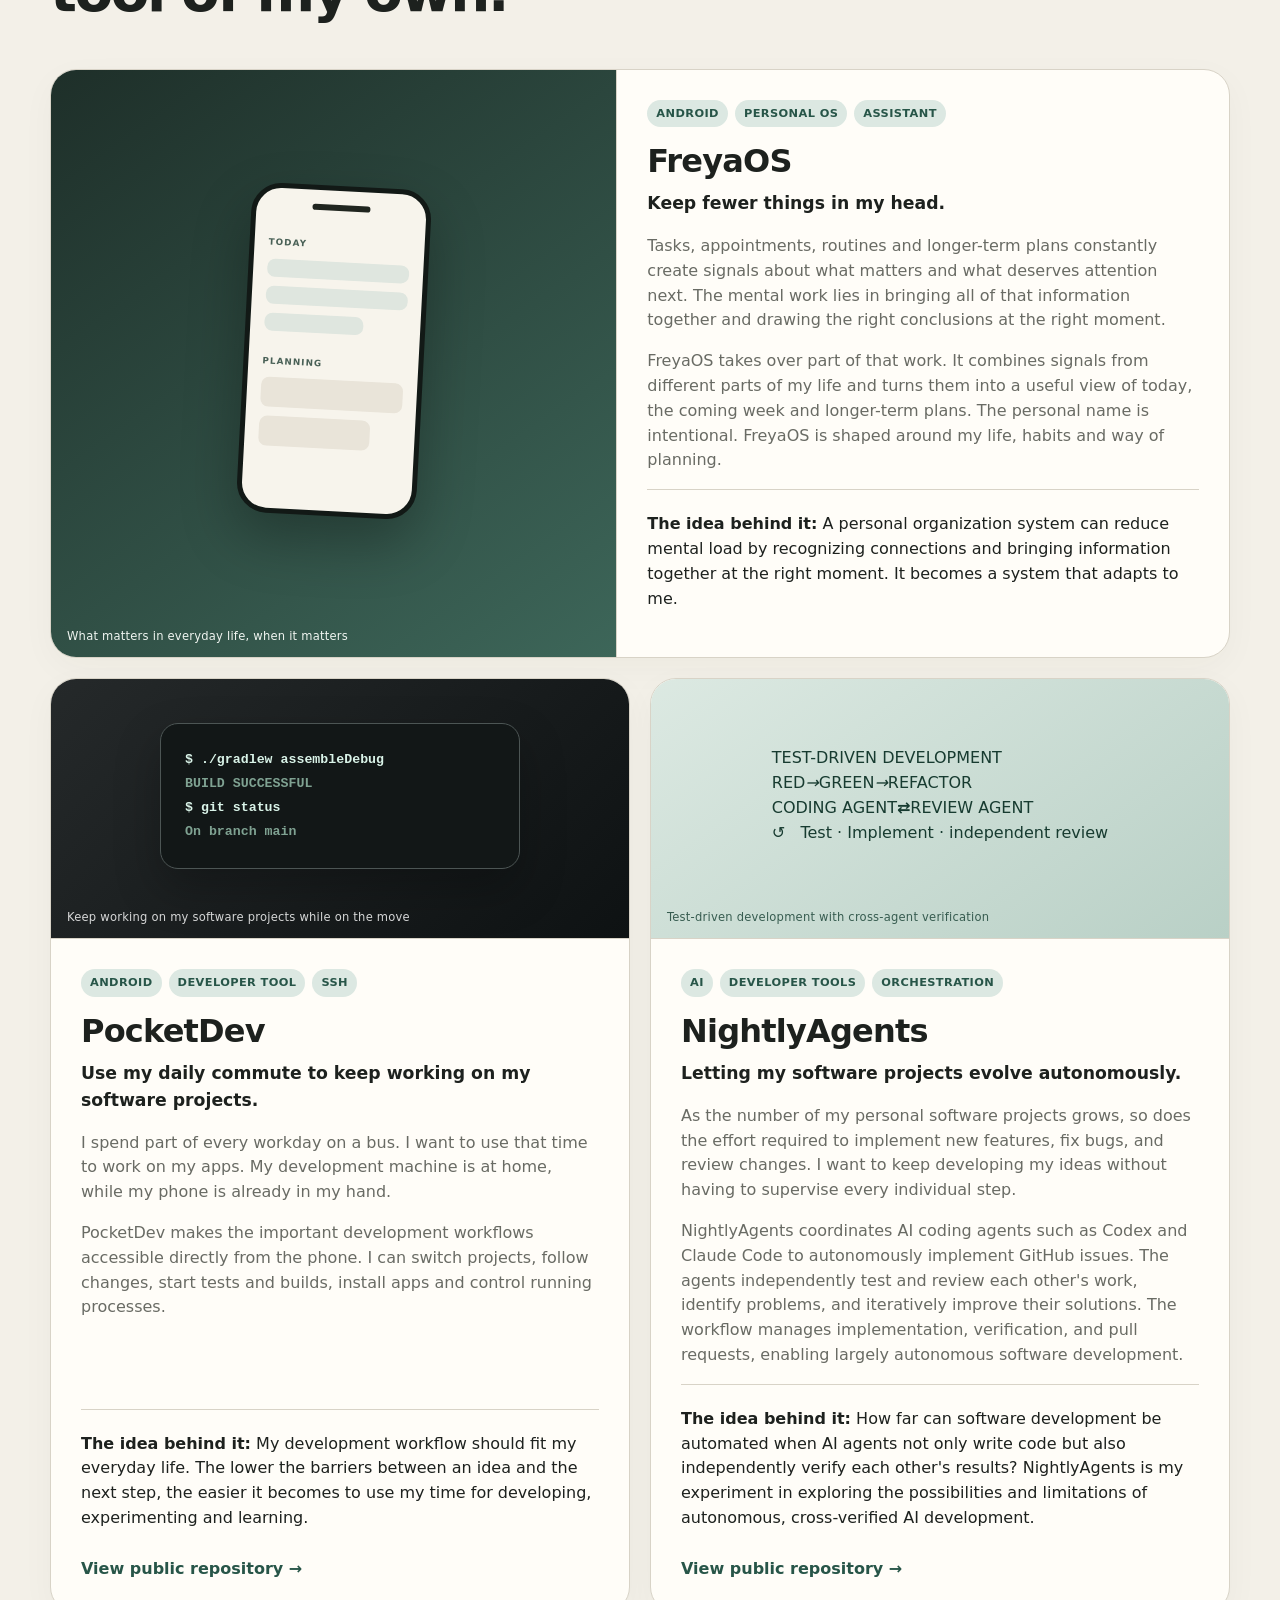
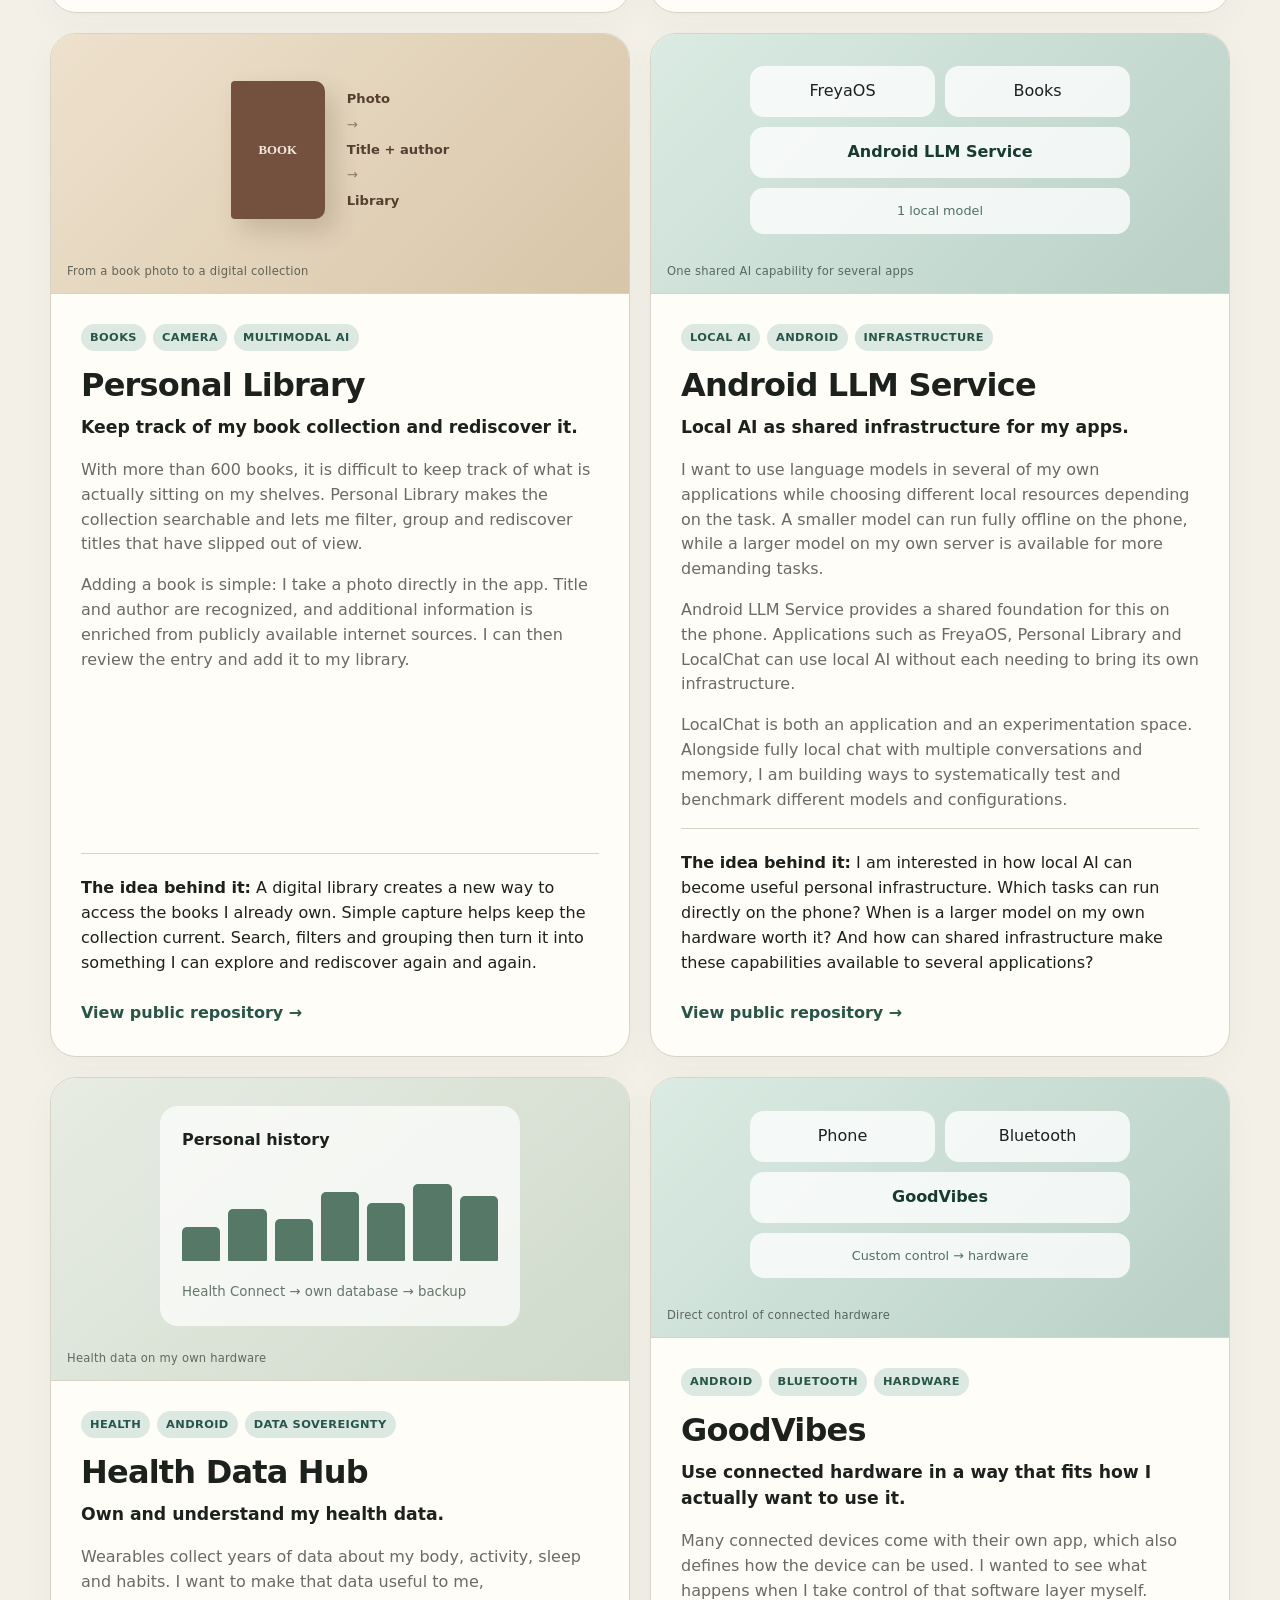
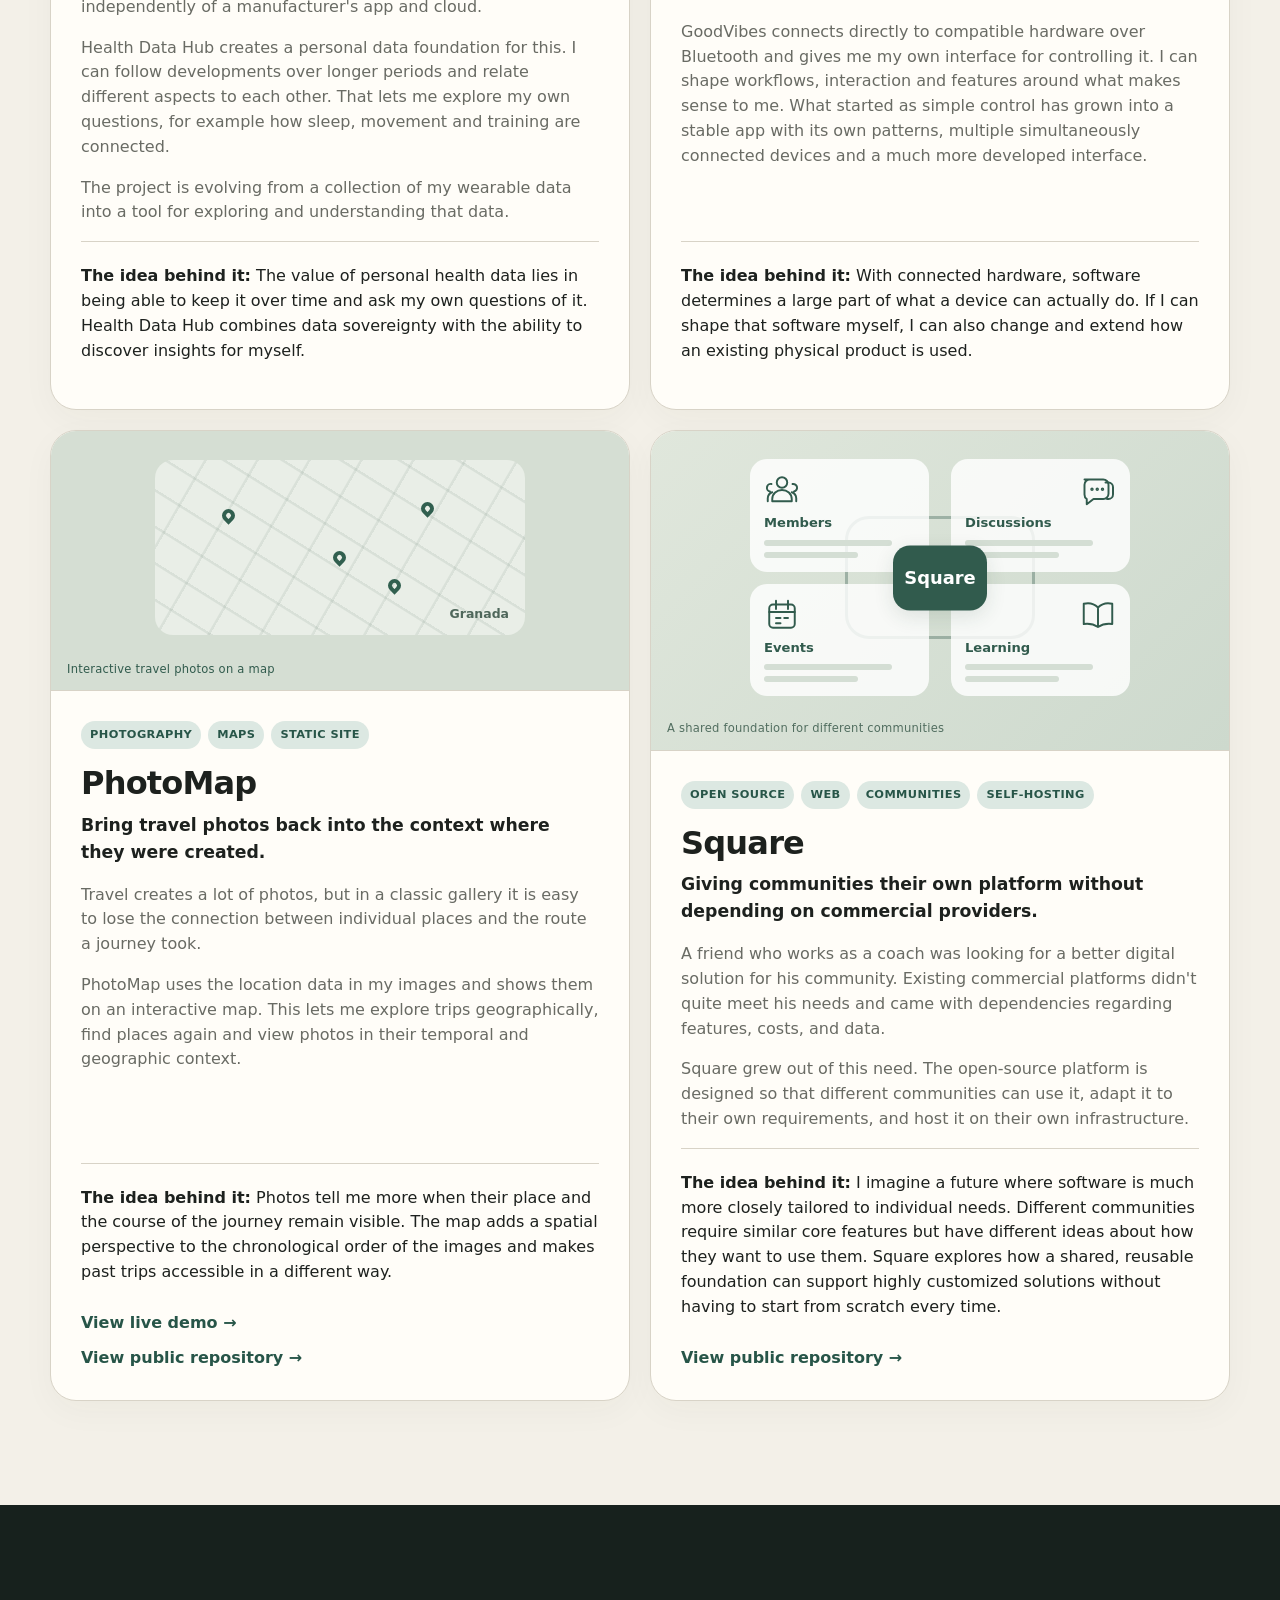
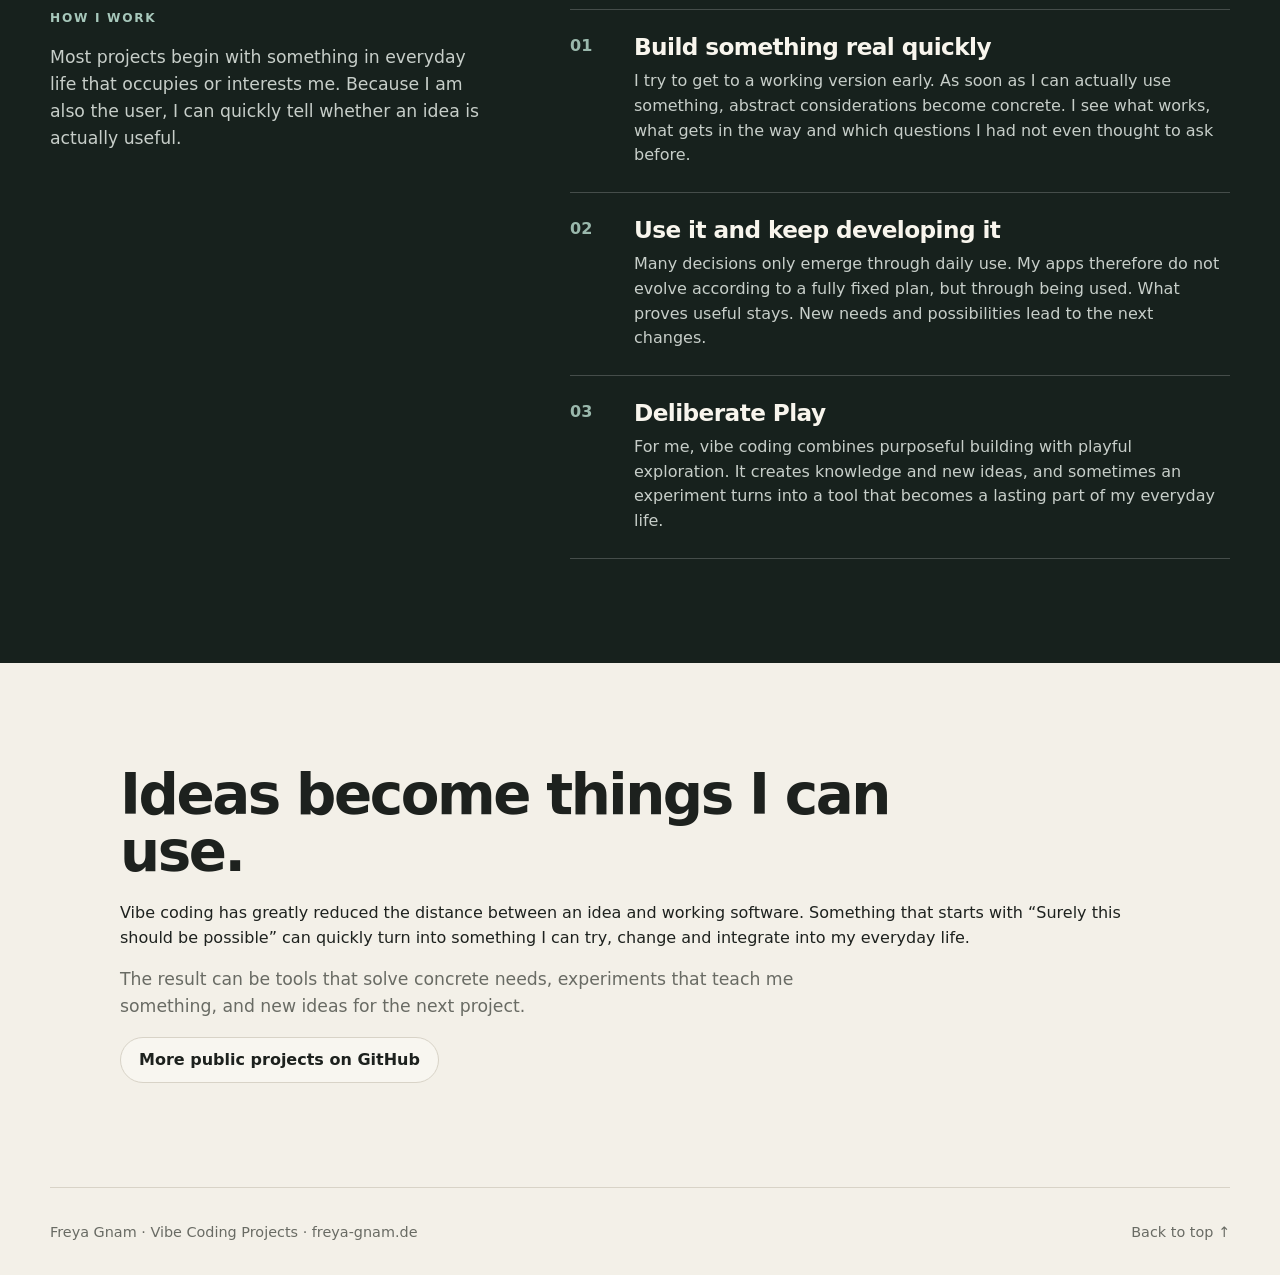
==== commit f85a9efe: "style(portfolio): simplify NightlyAgents diagram for mobile" ====
--- a/en/index.html
+++ b/en/index.html
@@ -5,7 +5,7 @@
 <section class="section shell" id="projects"><div class="section-heading"><p class="eyebrow">Selected projects</p><h2>From a personal need to a tool of my own.</h2></div><div class="project-grid">
 <article class="project-card featured"><div class="project-visual visual-taskos" aria-label="Abstract representation of FreyaOS"><div class="device-frame"><div class="device-top"></div><div class="mock-ui"><span class="mock-label">TODAY</span><i></i><i></i><i class="short"></i><span class="mock-label second">PLANNING</span><b></b><b class="half"></b></div></div><div class="visual-caption">What matters in everyday life, when it matters</div></div><div class="project-content"><div class="project-meta"><span>Android</span><span>Personal OS</span><span>Assistant</span></div><h3>FreyaOS</h3><p class="project-kicker">Keep fewer things in my head.</p><p>Tasks, appointments, routines and longer-term plans constantly create signals about what matters and what deserves attention next. The mental work lies in bringing all of that information together and drawing the right conclusions at the right moment.</p><p>FreyaOS takes over part of that work. It combines signals from different parts of my life and turns them into a useful view of today, the coming week and longer-term plans. The personal name is intentional. FreyaOS is shaped around my life, habits and way of planning.</p><p class="thought"><strong>The idea behind it:</strong> A personal organization system can reduce mental load by recognizing connections and bringing information together at the right moment. It becomes a system that adapts to me.</p></div></article>
 <article class="project-card"><div class="project-visual visual-pocketdev"><div class="terminal-mock"><span>$ ./gradlew assembleDebug</span><span class="dim">BUILD SUCCESSFUL</span><span>$ git status</span><span class="dim">On branch main</span></div><div class="visual-caption">Keep working on my software projects while on the move</div></div><div class="project-content"><div class="project-meta"><span>Android</span><span>Developer Tool</span><span>SSH</span></div><h3>PocketDev</h3><p class="project-kicker">Use my daily commute to keep working on my software projects.</p><p>I spend part of every workday on a bus. I want to use that time to work on my apps. My development machine is at home, while my phone is already in my hand.</p><p>PocketDev makes the important development workflows accessible directly from the phone. I can switch projects, follow changes, start tests and builds, install apps and control running processes.</p><p class="thought"><strong>The idea behind it:</strong> My development workflow should fit my everyday life. The lower the barriers between an idea and the next step, the easier it becomes to use my time for developing, experimenting and learning.</p><a class="text-link" href="https://github.com/fgna/pocketdev">View public repository →</a></div></article>
-<article class="project-card public-project"><div class="project-visual visual-nightlyagents" role="img" aria-label="NightlyAgents workflow: GitHub issue, test-driven Red Green Refactor cycle, independent AI verification and pull request"><div class="nightly-flow"><div class="nightly-source">GitHub Issue <small>Acceptance criteria</small></div><div class="nightly-connector" aria-hidden="true">↓</div><div class="nightly-tdd" aria-label="Test-driven development"><div class="nightly-step nightly-red"><b>RED</b><small>Failing test</small></div><div class="nightly-arrow" aria-hidden="true">→</div><div class="nightly-step nightly-green"><b>GREEN</b><small>Implement</small></div><div class="nightly-arrow" aria-hidden="true">→</div><div class="nightly-step nightly-refactor"><b>REFACTOR</b><small>Improve</small></div></div><div class="nightly-loop">↺ <span>TDD cycle</span></div><div class="nightly-review"><span>AI Agent A <small>Implementation</small></span><b aria-hidden="true">⇄</b><span>AI Agent B <small>Independent tests &amp; review</small></span></div><div class="nightly-feedback">↺ Feedback &amp; re-verification</div><div class="nightly-connector" aria-hidden="true">↓</div><div class="nightly-pr">✓ Pull Request</div></div><div class="visual-caption">Test-driven development with cross-agent verification</div></div><div class="project-content"><div class="project-meta"><span>AI</span><span>Developer Tools</span><span>Orchestration</span></div><h3>NightlyAgents</h3><p class="project-kicker">Letting my software projects evolve autonomously.</p><p>As the number of my personal software projects grows, so does the effort required to implement new features, fix bugs, and review changes. I want to keep developing my ideas without having to supervise every individual step.</p><p>NightlyAgents coordinates AI coding agents such as Codex and Claude Code to autonomously implement GitHub issues. The agents independently test and review each other's work, identify problems, and iteratively improve their solutions. The workflow manages implementation, verification, and pull requests, enabling largely autonomous software development.</p><p class="thought"><strong>The idea behind it:</strong> How far can software development be automated when AI agents not only write code but also independently verify each other's results? NightlyAgents is my experiment in exploring the possibilities and limitations of autonomous, cross-verified AI development.</p><a class="text-link" href="https://github.com/fgna/nightlyagents">View public repository →</a></div></article>
+<article class="project-card public-project"><div class="project-visual visual-nightlyagents" role="img" aria-label="NightlyAgents: Red Green Refactor TDD with independent verification by a second AI agent"><div class="nightly-panel"><div class="nightly-panel-label">TEST-DRIVEN DEVELOPMENT</div><div class="nightly-steps"><span class="nightly-red">RED</span><i aria-hidden="true">→</i><span class="nightly-green">GREEN</span><i aria-hidden="true">→</i><span class="nightly-refactor">REFACTOR</span></div><div class="nightly-agents"><span>CODING AGENT</span><b aria-hidden="true">⇄</b><span>REVIEW AGENT</span></div><div class="nightly-panel-foot">↺ &nbsp; Test · Implement · independent review</div></div><div class="visual-caption">Test-driven development with cross-agent verification</div></div><div class="project-content"><div class="project-meta"><span>AI</span><span>Developer Tools</span><span>Orchestration</span></div><h3>NightlyAgents</h3><p class="project-kicker">Letting my software projects evolve autonomously.</p><p>As the number of my personal software projects grows, so does the effort required to implement new features, fix bugs, and review changes. I want to keep developing my ideas without having to supervise every individual step.</p><p>NightlyAgents coordinates AI coding agents such as Codex and Claude Code to autonomously implement GitHub issues. The agents independently test and review each other's work, identify problems, and iteratively improve their solutions. The workflow manages implementation, verification, and pull requests, enabling largely autonomous software development.</p><p class="thought"><strong>The idea behind it:</strong> How far can software development be automated when AI agents not only write code but also independently verify each other's results? NightlyAgents is my experiment in exploring the possibilities and limitations of autonomous, cross-verified AI development.</p><a class="text-link" href="https://github.com/fgna/nightlyagents">View public repository →</a></div></article>
 <article class="project-card"><div class="project-visual visual-books"><div class="book-mock"><div class="book-cover">BOOK</div><div><span>Photo</span><b>→</b><span>Title + author</span><b>→</b><span>Library</span></div></div><div class="visual-caption">From a book photo to a digital collection</div></div><div class="project-content"><div class="project-meta"><span>Books</span><span>Camera</span><span>Multimodal AI</span></div><h3>Personal Library</h3><p class="project-kicker">Keep track of my book collection and rediscover it.</p><p>With more than 600 books, it is difficult to keep track of what is actually sitting on my shelves. Personal Library makes the collection searchable and lets me filter, group and rediscover titles that have slipped out of view.</p><p>Adding a book is simple: I take a photo directly in the app. Title and author are recognized, and additional information is enriched from publicly available internet sources. I can then review the entry and add it to my library.</p><p class="thought"><strong>The idea behind it:</strong> A digital library creates a new way to access the books I already own. Simple capture helps keep the collection current. Search, filters and grouping then turn it into something I can explore and rediscover again and again.</p><a class="text-link" href="https://github.com/fgna/personal-library">View public repository →</a></div></article>
 <article class="project-card"><div class="project-visual visual-llm"><div class="service-map"><span>FreyaOS</span><span>Books</span><strong>Android LLM Service</strong><em>1 local model</em></div><div class="visual-caption">One shared AI capability for several apps</div></div><div class="project-content"><div class="project-meta"><span>Local AI</span><span>Android</span><span>Infrastructure</span></div><h3>Android LLM Service</h3><p class="project-kicker">Local AI as shared infrastructure for my apps.</p><p>I want to use language models in several of my own applications while choosing different local resources depending on the task. A smaller model can run fully offline on the phone, while a larger model on my own server is available for more demanding tasks.</p><p>Android LLM Service provides a shared foundation for this on the phone. Applications such as FreyaOS, Personal Library and LocalChat can use local AI without each needing to bring its own infrastructure.</p><p>LocalChat is both an application and an experimentation space. Alongside fully local chat with multiple conversations and memory, I am building ways to systematically test and benchmark different models and configurations.</p><p class="thought"><strong>The idea behind it:</strong> I am interested in how local AI can become useful personal infrastructure. Which tasks can run directly on the phone? When is a larger model on my own hardware worth it? And how can shared infrastructure make these capabilities available to several applications?</p><a class="text-link" href="https://github.com/fgna/android-llm-service">View public repository →</a></div></article>
 <article class="project-card"><div class="project-visual visual-health"><div class="health-chart"><span>Personal history</span><div class="bars"><i></i><i></i><i></i><i></i><i></i><i></i><i></i></div><small>Health Connect → own database → backup</small></div><div class="visual-caption">Health data on my own hardware</div></div><div class="project-content"><div class="project-meta"><span>Health</span><span>Android</span><span>Data Sovereignty</span></div><h3>Health Data Hub</h3><p class="project-kicker">Own and understand my health data.</p><p>Wearables collect years of data about my body, activity, sleep and habits. I want to make that data useful to me, independently of a manufacturer's app and cloud.</p><p>Health Data Hub creates a personal data foundation for this. I can follow developments over longer periods and relate different aspects to each other. That lets me explore my own questions, for example how sleep, movement and training are connected.</p><p>The project is evolving from a collection of my wearable data into a tool for exploring and understanding that data.</p><p class="thought"><strong>The idea behind it:</strong> The value of personal health data lies in being able to keep it over time and ask my own questions of it. Health Data Hub combines data sovereignty with the ability to discover insights for myself.</p></div></article>
--- a/styles.css
+++ b/styles.css
@@ -206,3 +206,28 @@
 /* Readable captions on light illustrations; consistent FreyaOS caption contrast. */
 .visual-map .visual-caption { color: #315b4d; }
 .visual-taskos .visual-caption { color: #f0f5f1; }
+
+
+/* NightlyAgents: lightweight TDD / independent verification diagram */
+.visual-nightlyagents { background: linear-gradient(145deg, #dce9e2, #b9d0c6); color: #173b30; }
+.visual-nightlyagents .visual-caption { color: #375c50; }
+.nightly-flow { width: min(100%, 430px); display: flex; flex-direction: column; align-items: center; gap: 5px; font-size: .76rem; font-weight: 750; text-align: center; }
+.nightly-source, .nightly-pr { padding: 7px 22px; border: 1px solid #89aca0; border-radius: 11px; background: rgba(255,253,248,.86); }
+.nightly-source small, .nightly-step small, .nightly-review small { display: block; font-size: .62rem; font-weight: 550; line-height: 1.3; }
+.nightly-connector { color: #527b6b; line-height: 1; font-size: 1.1rem; }
+.nightly-tdd { display: flex; width: 100%; align-items: stretch; justify-content: center; gap: 4px; }
+.nightly-step { flex: 1; min-width: 0; padding: 9px 3px; border: 1px solid rgba(39,85,72,.18); border-radius: 10px; background: rgba(255,253,248,.86); }
+.nightly-step b { display: block; font-size: .7rem; letter-spacing: .04em; }
+.nightly-red b { color: #a94c49; }
+.nightly-green b { color: #276e48; }
+.nightly-refactor b { color: #476d9c; }
+.nightly-arrow { align-self: center; color: #638276; font-size: 1rem; }
+.nightly-loop, .nightly-feedback { color: #456f5f; font-size: .67rem; }
+.nightly-loop { animation: nightly-pulse 5s ease-in-out infinite; }
+.nightly-review { display: grid; width: 100%; grid-template-columns: minmax(0,1fr) 24px minmax(0,1fr); align-items: center; gap: 4px; }
+.nightly-review span { min-width: 0; padding: 8px 5px; border-radius: 10px; border: 1px solid #89aca0; background: rgba(255,253,248,.8); }
+.nightly-review b { color: #276e48; font-size: 1.3rem; animation: nightly-pulse 5s ease-in-out infinite 1s; }
+.nightly-pr { color: #236146; font-weight: 850; }
+@keyframes nightly-pulse { 0%,100% { opacity: .55; } 45% { opacity: 1; } }
+@media (prefers-reduced-motion: reduce) { .nightly-loop, .nightly-review b { animation: none; } }
+@media (max-width: 380px) { .nightly-flow { font-size: .7rem; } .nightly-step b { font-size: .62rem; } .nightly-step small, .nightly-review small { font-size: .57rem; } }
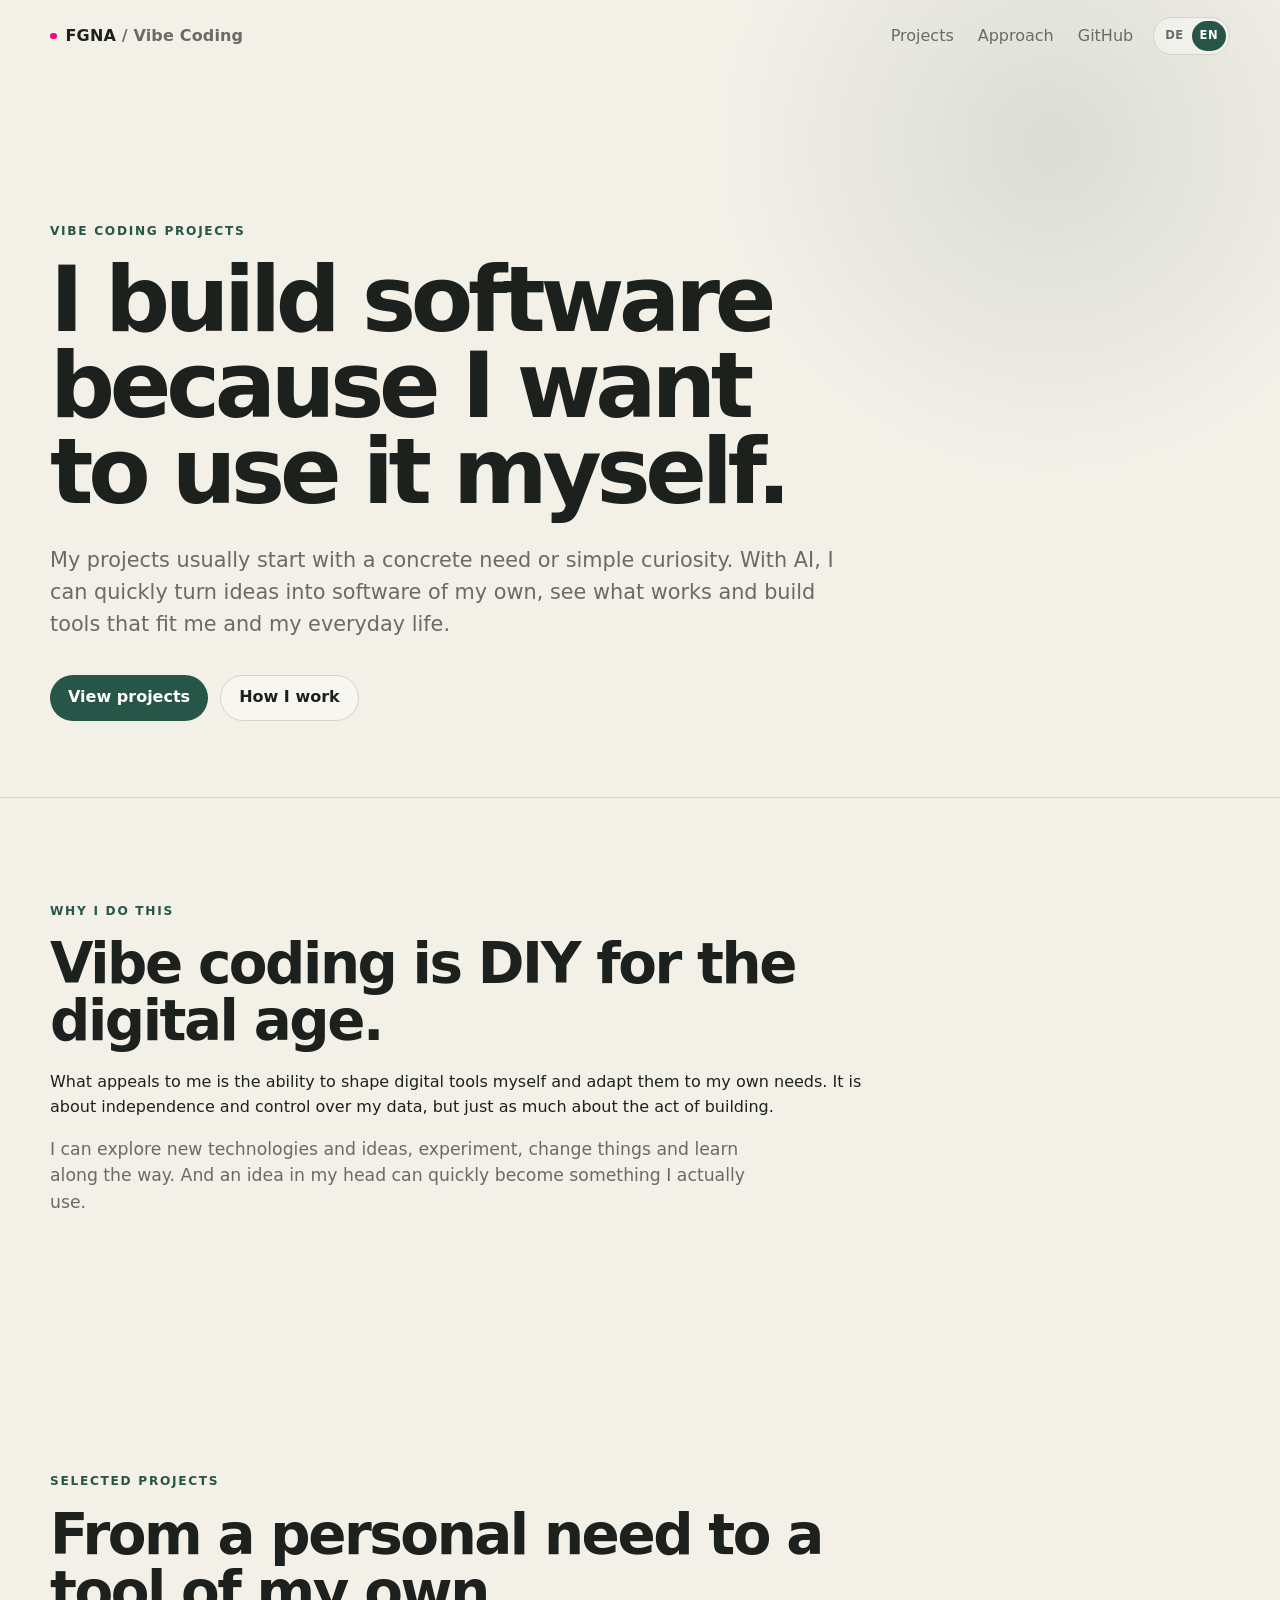
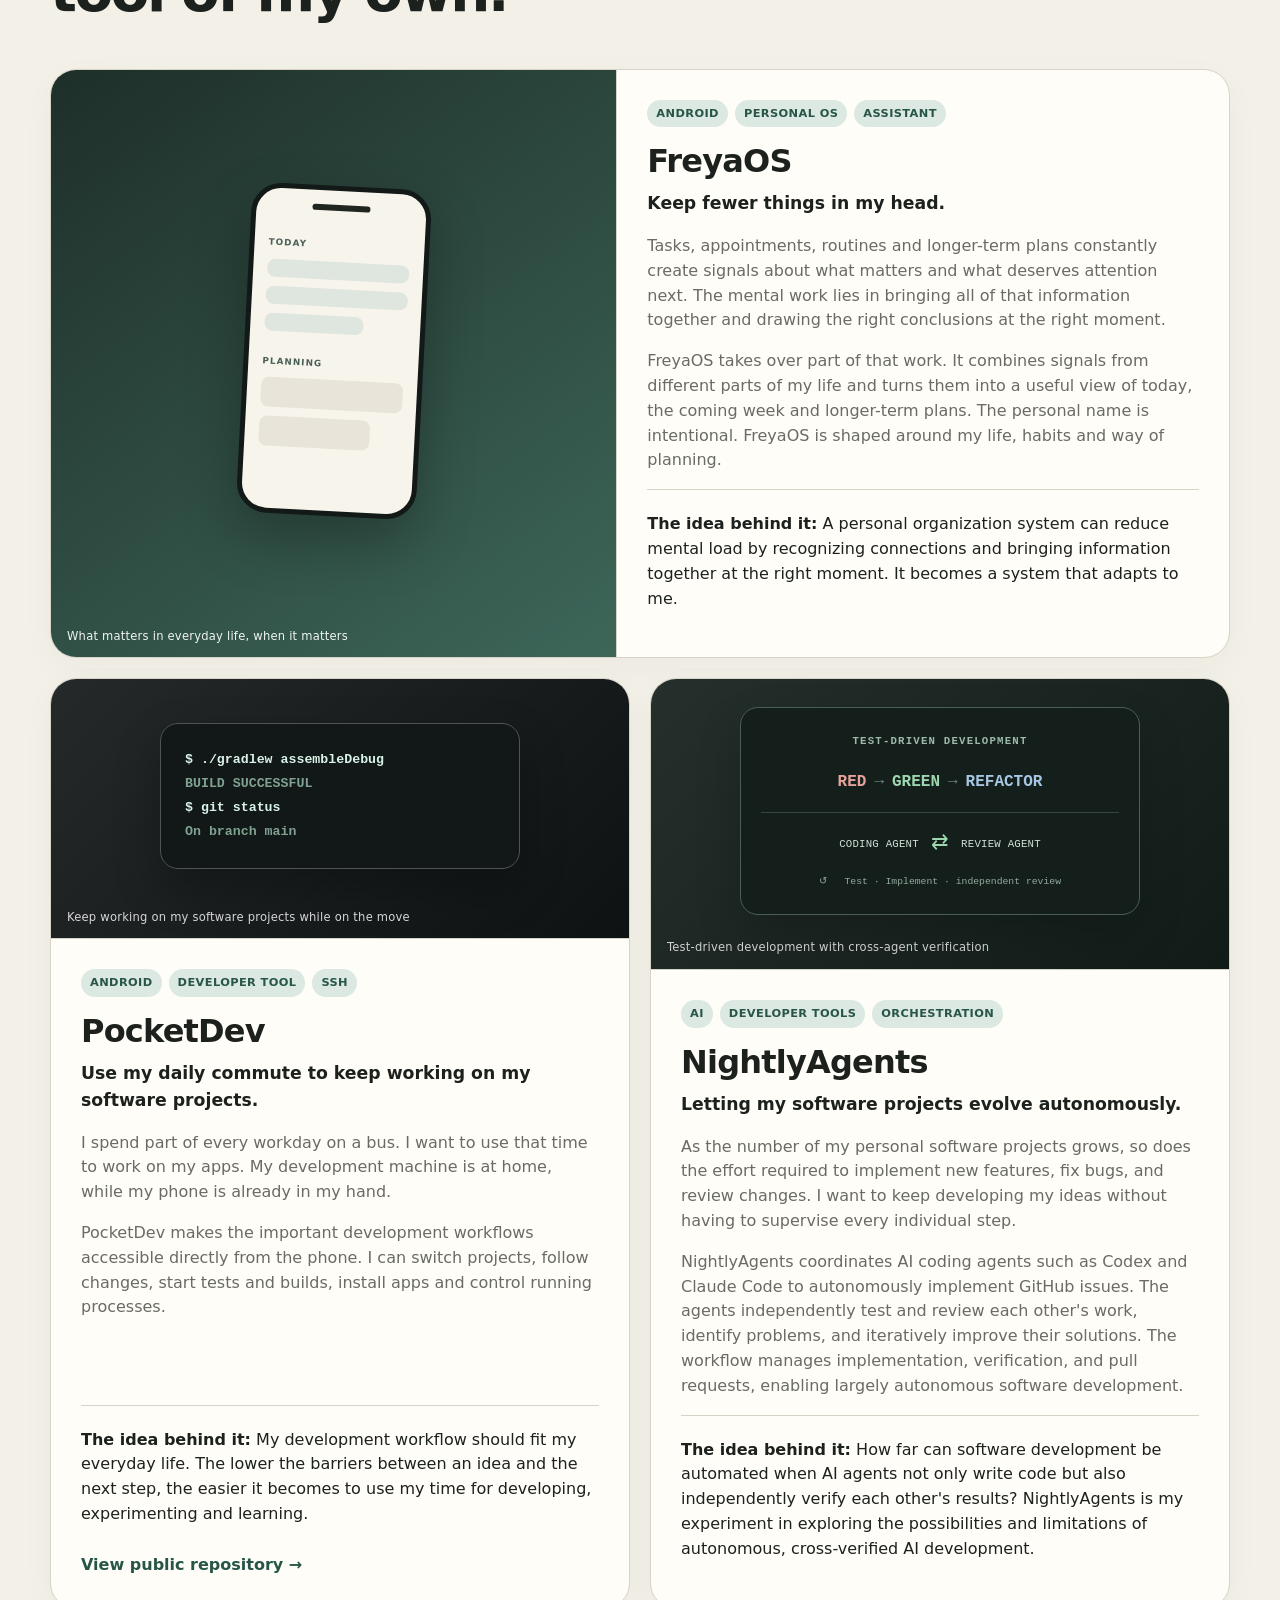
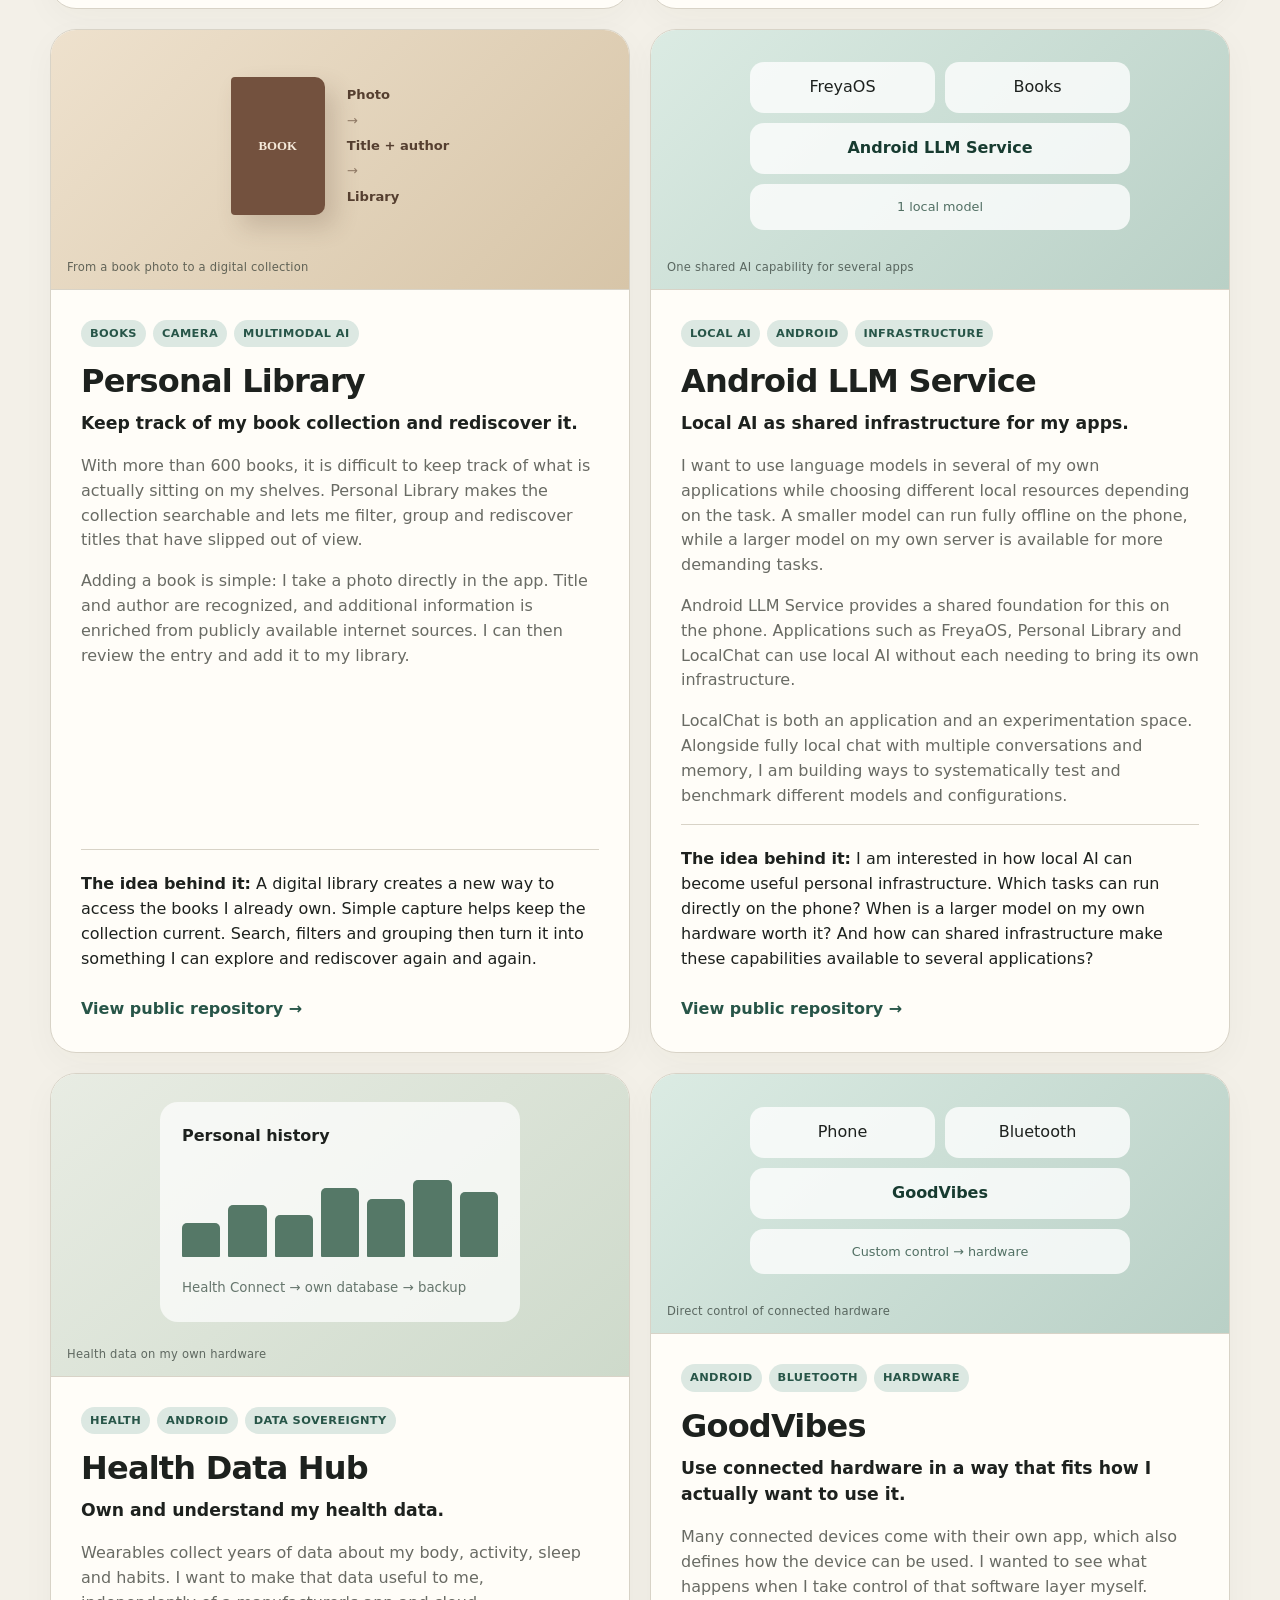
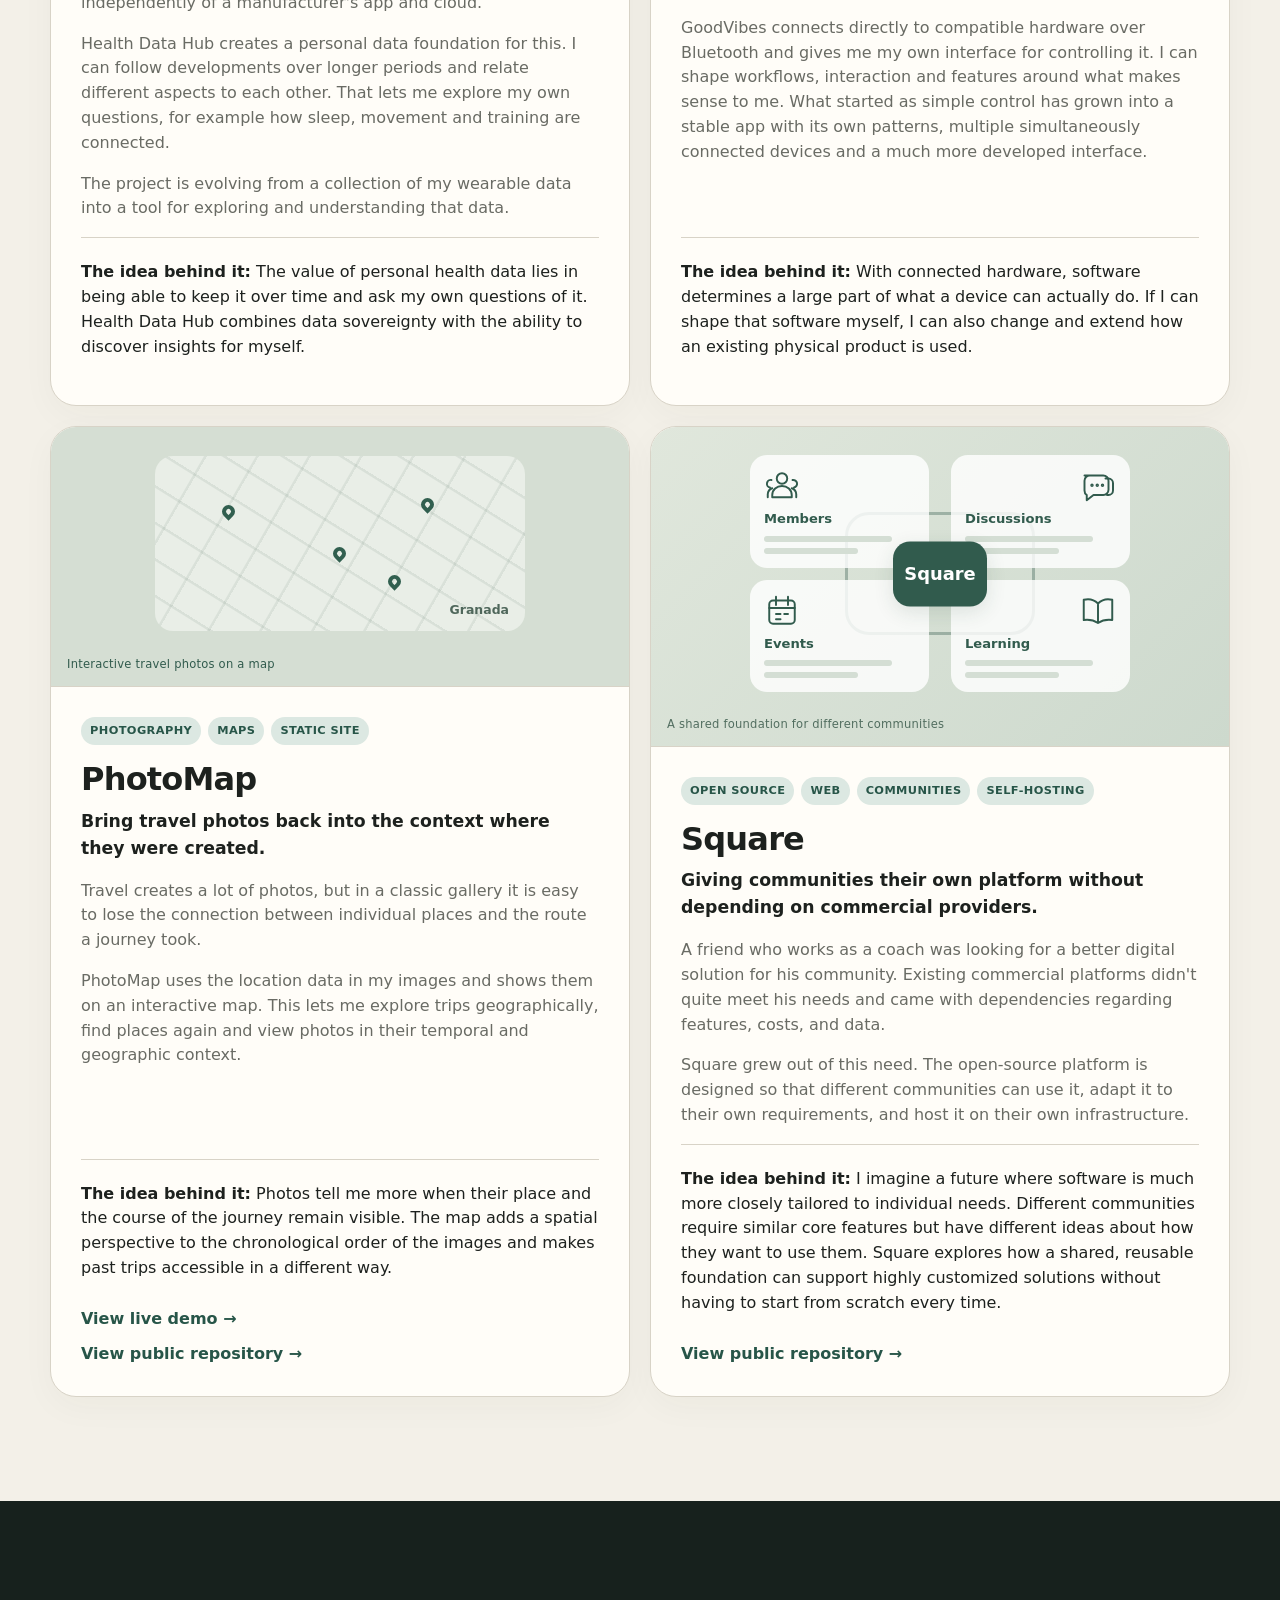
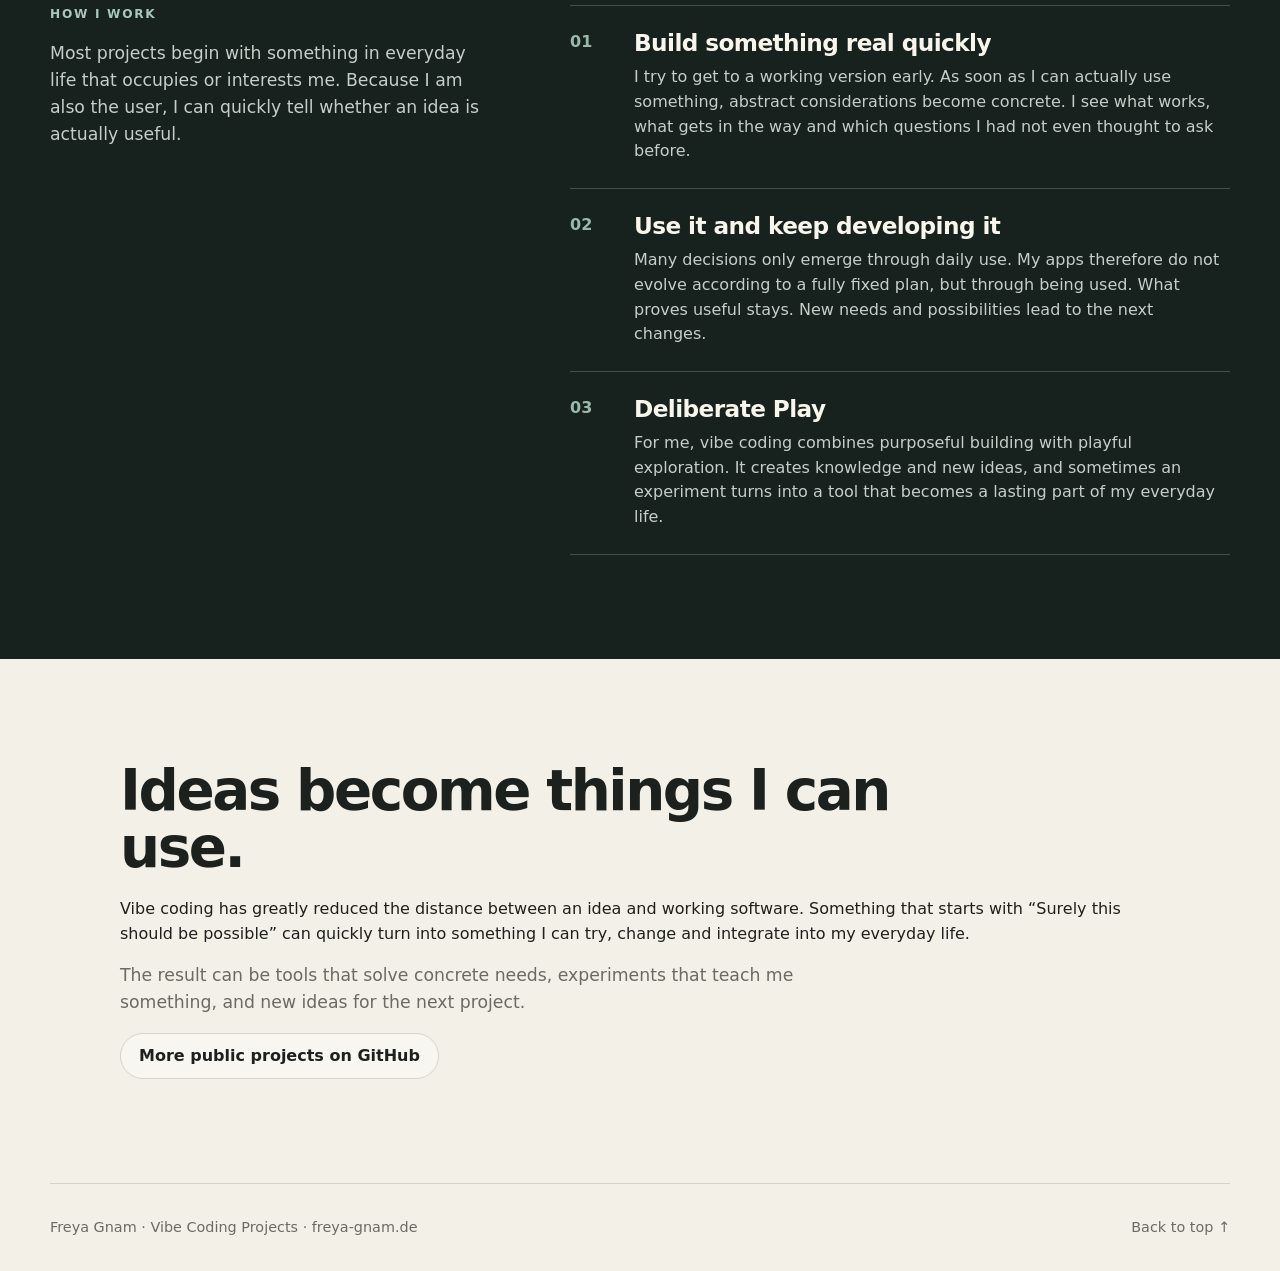
==== commit b5a5227f: "fix(portfolio): hide private NightlyAgents repository link" ====
--- a/en/index.html
+++ b/en/index.html
@@ -5,7 +5,7 @@
 <section class="section shell" id="projects"><div class="section-heading"><p class="eyebrow">Selected projects</p><h2>From a personal need to a tool of my own.</h2></div><div class="project-grid">
 <article class="project-card featured"><div class="project-visual visual-taskos" aria-label="Abstract representation of FreyaOS"><div class="device-frame"><div class="device-top"></div><div class="mock-ui"><span class="mock-label">TODAY</span><i></i><i></i><i class="short"></i><span class="mock-label second">PLANNING</span><b></b><b class="half"></b></div></div><div class="visual-caption">What matters in everyday life, when it matters</div></div><div class="project-content"><div class="project-meta"><span>Android</span><span>Personal OS</span><span>Assistant</span></div><h3>FreyaOS</h3><p class="project-kicker">Keep fewer things in my head.</p><p>Tasks, appointments, routines and longer-term plans constantly create signals about what matters and what deserves attention next. The mental work lies in bringing all of that information together and drawing the right conclusions at the right moment.</p><p>FreyaOS takes over part of that work. It combines signals from different parts of my life and turns them into a useful view of today, the coming week and longer-term plans. The personal name is intentional. FreyaOS is shaped around my life, habits and way of planning.</p><p class="thought"><strong>The idea behind it:</strong> A personal organization system can reduce mental load by recognizing connections and bringing information together at the right moment. It becomes a system that adapts to me.</p></div></article>
 <article class="project-card"><div class="project-visual visual-pocketdev"><div class="terminal-mock"><span>$ ./gradlew assembleDebug</span><span class="dim">BUILD SUCCESSFUL</span><span>$ git status</span><span class="dim">On branch main</span></div><div class="visual-caption">Keep working on my software projects while on the move</div></div><div class="project-content"><div class="project-meta"><span>Android</span><span>Developer Tool</span><span>SSH</span></div><h3>PocketDev</h3><p class="project-kicker">Use my daily commute to keep working on my software projects.</p><p>I spend part of every workday on a bus. I want to use that time to work on my apps. My development machine is at home, while my phone is already in my hand.</p><p>PocketDev makes the important development workflows accessible directly from the phone. I can switch projects, follow changes, start tests and builds, install apps and control running processes.</p><p class="thought"><strong>The idea behind it:</strong> My development workflow should fit my everyday life. The lower the barriers between an idea and the next step, the easier it becomes to use my time for developing, experimenting and learning.</p><a class="text-link" href="https://github.com/fgna/pocketdev">View public repository →</a></div></article>
-<article class="project-card public-project"><div class="project-visual visual-nightlyagents" role="img" aria-label="NightlyAgents: Red Green Refactor TDD with independent verification by a second AI agent"><div class="nightly-panel"><div class="nightly-panel-label">TEST-DRIVEN DEVELOPMENT</div><div class="nightly-steps"><span class="nightly-red">RED</span><i aria-hidden="true">→</i><span class="nightly-green">GREEN</span><i aria-hidden="true">→</i><span class="nightly-refactor">REFACTOR</span></div><div class="nightly-agents"><span>CODING AGENT</span><b aria-hidden="true">⇄</b><span>REVIEW AGENT</span></div><div class="nightly-panel-foot">↺ &nbsp; Test · Implement · independent review</div></div><div class="visual-caption">Test-driven development with cross-agent verification</div></div><div class="project-content"><div class="project-meta"><span>AI</span><span>Developer Tools</span><span>Orchestration</span></div><h3>NightlyAgents</h3><p class="project-kicker">Letting my software projects evolve autonomously.</p><p>As the number of my personal software projects grows, so does the effort required to implement new features, fix bugs, and review changes. I want to keep developing my ideas without having to supervise every individual step.</p><p>NightlyAgents coordinates AI coding agents such as Codex and Claude Code to autonomously implement GitHub issues. The agents independently test and review each other's work, identify problems, and iteratively improve their solutions. The workflow manages implementation, verification, and pull requests, enabling largely autonomous software development.</p><p class="thought"><strong>The idea behind it:</strong> How far can software development be automated when AI agents not only write code but also independently verify each other's results? NightlyAgents is my experiment in exploring the possibilities and limitations of autonomous, cross-verified AI development.</p><a class="text-link" href="https://github.com/fgna/nightlyagents">View public repository →</a></div></article>
+<article class="project-card public-project"><div class="project-visual visual-nightlyagents" role="img" aria-label="NightlyAgents: Red Green Refactor TDD with independent verification by a second AI agent"><div class="nightly-panel"><div class="nightly-panel-label">TEST-DRIVEN DEVELOPMENT</div><div class="nightly-steps"><span class="nightly-red">RED</span><i aria-hidden="true">→</i><span class="nightly-green">GREEN</span><i aria-hidden="true">→</i><span class="nightly-refactor">REFACTOR</span></div><div class="nightly-agents"><span>CODING AGENT</span><b aria-hidden="true">⇄</b><span>REVIEW AGENT</span></div><div class="nightly-panel-foot">↺ &nbsp; Test · Implement · independent review</div></div><div class="visual-caption">Test-driven development with cross-agent verification</div></div><div class="project-content"><div class="project-meta"><span>AI</span><span>Developer Tools</span><span>Orchestration</span></div><h3>NightlyAgents</h3><p class="project-kicker">Letting my software projects evolve autonomously.</p><p>As the number of my personal software projects grows, so does the effort required to implement new features, fix bugs, and review changes. I want to keep developing my ideas without having to supervise every individual step.</p><p>NightlyAgents coordinates AI coding agents such as Codex and Claude Code to autonomously implement GitHub issues. The agents independently test and review each other's work, identify problems, and iteratively improve their solutions. The workflow manages implementation, verification, and pull requests, enabling largely autonomous software development.</p><p class="thought"><strong>The idea behind it:</strong> How far can software development be automated when AI agents not only write code but also independently verify each other's results? NightlyAgents is my experiment in exploring the possibilities and limitations of autonomous, cross-verified AI development.</p></div></article>
 <article class="project-card"><div class="project-visual visual-books"><div class="book-mock"><div class="book-cover">BOOK</div><div><span>Photo</span><b>→</b><span>Title + author</span><b>→</b><span>Library</span></div></div><div class="visual-caption">From a book photo to a digital collection</div></div><div class="project-content"><div class="project-meta"><span>Books</span><span>Camera</span><span>Multimodal AI</span></div><h3>Personal Library</h3><p class="project-kicker">Keep track of my book collection and rediscover it.</p><p>With more than 600 books, it is difficult to keep track of what is actually sitting on my shelves. Personal Library makes the collection searchable and lets me filter, group and rediscover titles that have slipped out of view.</p><p>Adding a book is simple: I take a photo directly in the app. Title and author are recognized, and additional information is enriched from publicly available internet sources. I can then review the entry and add it to my library.</p><p class="thought"><strong>The idea behind it:</strong> A digital library creates a new way to access the books I already own. Simple capture helps keep the collection current. Search, filters and grouping then turn it into something I can explore and rediscover again and again.</p><a class="text-link" href="https://github.com/fgna/personal-library">View public repository →</a></div></article>
 <article class="project-card"><div class="project-visual visual-llm"><div class="service-map"><span>FreyaOS</span><span>Books</span><strong>Android LLM Service</strong><em>1 local model</em></div><div class="visual-caption">One shared AI capability for several apps</div></div><div class="project-content"><div class="project-meta"><span>Local AI</span><span>Android</span><span>Infrastructure</span></div><h3>Android LLM Service</h3><p class="project-kicker">Local AI as shared infrastructure for my apps.</p><p>I want to use language models in several of my own applications while choosing different local resources depending on the task. A smaller model can run fully offline on the phone, while a larger model on my own server is available for more demanding tasks.</p><p>Android LLM Service provides a shared foundation for this on the phone. Applications such as FreyaOS, Personal Library and LocalChat can use local AI without each needing to bring its own infrastructure.</p><p>LocalChat is both an application and an experimentation space. Alongside fully local chat with multiple conversations and memory, I am building ways to systematically test and benchmark different models and configurations.</p><p class="thought"><strong>The idea behind it:</strong> I am interested in how local AI can become useful personal infrastructure. Which tasks can run directly on the phone? When is a larger model on my own hardware worth it? And how can shared infrastructure make these capabilities available to several applications?</p><a class="text-link" href="https://github.com/fgna/android-llm-service">View public repository →</a></div></article>
 <article class="project-card"><div class="project-visual visual-health"><div class="health-chart"><span>Personal history</span><div class="bars"><i></i><i></i><i></i><i></i><i></i><i></i><i></i></div><small>Health Connect → own database → backup</small></div><div class="visual-caption">Health data on my own hardware</div></div><div class="project-content"><div class="project-meta"><span>Health</span><span>Android</span><span>Data Sovereignty</span></div><h3>Health Data Hub</h3><p class="project-kicker">Own and understand my health data.</p><p>Wearables collect years of data about my body, activity, sleep and habits. I want to make that data useful to me, independently of a manufacturer's app and cloud.</p><p>Health Data Hub creates a personal data foundation for this. I can follow developments over longer periods and relate different aspects to each other. That lets me explore my own questions, for example how sleep, movement and training are connected.</p><p>The project is evolving from a collection of my wearable data into a tool for exploring and understanding that data.</p><p class="thought"><strong>The idea behind it:</strong> The value of personal health data lies in being able to keep it over time and ask my own questions of it. Health Data Hub combines data sovereignty with the ability to discover insights for myself.</p></div></article>
--- a/styles.css
+++ b/styles.css
@@ -208,26 +208,29 @@
 .visual-taskos .visual-caption { color: #f0f5f1; }
 
 
-/* NightlyAgents: lightweight TDD / independent verification diagram */
-.visual-nightlyagents { background: linear-gradient(145deg, #dce9e2, #b9d0c6); color: #173b30; }
-.visual-nightlyagents .visual-caption { color: #375c50; }
-.nightly-flow { width: min(100%, 430px); display: flex; flex-direction: column; align-items: center; gap: 5px; font-size: .76rem; font-weight: 750; text-align: center; }
-.nightly-source, .nightly-pr { padding: 7px 22px; border: 1px solid #89aca0; border-radius: 11px; background: rgba(255,253,248,.86); }
-.nightly-source small, .nightly-step small, .nightly-review small { display: block; font-size: .62rem; font-weight: 550; line-height: 1.3; }
-.nightly-connector { color: #527b6b; line-height: 1; font-size: 1.1rem; }
-.nightly-tdd { display: flex; width: 100%; align-items: stretch; justify-content: center; gap: 4px; }
-.nightly-step { flex: 1; min-width: 0; padding: 9px 3px; border: 1px solid rgba(39,85,72,.18); border-radius: 10px; background: rgba(255,253,248,.86); }
-.nightly-step b { display: block; font-size: .7rem; letter-spacing: .04em; }
-.nightly-red b { color: #a94c49; }
-.nightly-green b { color: #276e48; }
-.nightly-refactor b { color: #476d9c; }
-.nightly-arrow { align-self: center; color: #638276; font-size: 1rem; }
-.nightly-loop, .nightly-feedback { color: #456f5f; font-size: .67rem; }
-.nightly-loop { animation: nightly-pulse 5s ease-in-out infinite; }
-.nightly-review { display: grid; width: 100%; grid-template-columns: minmax(0,1fr) 24px minmax(0,1fr); align-items: center; gap: 4px; }
-.nightly-review span { min-width: 0; padding: 8px 5px; border-radius: 10px; border: 1px solid #89aca0; background: rgba(255,253,248,.8); }
-.nightly-review b { color: #276e48; font-size: 1.3rem; animation: nightly-pulse 5s ease-in-out infinite 1s; }
-.nightly-pr { color: #236146; font-weight: 850; }
-@keyframes nightly-pulse { 0%,100% { opacity: .55; } 45% { opacity: 1; } }
-@media (prefers-reduced-motion: reduce) { .nightly-loop, .nightly-review b { animation: none; } }
-@media (max-width: 380px) { .nightly-flow { font-size: .7rem; } .nightly-step b { font-size: .62rem; } .nightly-step small, .nightly-review small { font-size: .57rem; } }
+/* NightlyAgents: a restrained terminal-style TDD illustration */
+.visual-nightlyagents { background: linear-gradient(135deg, #252f2b, #111c19); }
+.visual-nightlyagents .visual-caption { color: rgba(255,255,255,.78); }
+.nightly-panel {
+  width: min(94%, 400px);
+  border: 1px solid #4a5e54;
+  border-radius: 18px;
+  padding: 25px 20px;
+  background: #141e1a;
+  box-shadow: 0 20px 45px rgba(0,0,0,.18);
+  text-align: center;
+  color: #e4eee7;
+  font-family: ui-monospace, SFMono-Regular, Menlo, Consolas, monospace;
+}
+.nightly-panel-label { color: #9cb9aa; font-size: .67rem; letter-spacing: .11em; font-weight: 750; }
+.nightly-steps { display: flex; align-items: center; justify-content: center; gap: 8px; margin: 20px 0 17px; font-weight: 850; font-size: clamp(.72rem, 2vw, 1rem); }
+.nightly-steps i { font-style: normal; color: #718d7e; font-weight: 500; }
+.nightly-red { color: #e5a39d; }
+.nightly-green { color: #9dd7b0; }
+.nightly-refactor { color: #a6c7e1; }
+.nightly-agents { display: flex; align-items: center; justify-content: center; gap: 12px; padding-top: 15px; border-top: 1px solid #35463c; color: #d1e0d7; font-size: .67rem; letter-spacing: .02em; }
+.nightly-agents b { color: #9dd7b0; font-size: 1.3rem; font-weight: 500; animation: nightly-pulse 4s ease-in-out infinite; }
+.nightly-panel-foot { margin-top: 14px; color: #92ab9d; font-size: .61rem; }
+@keyframes nightly-pulse { 0%,100% { opacity: .55; } 50% { opacity: 1; } }
+@media (max-width: 380px) { .nightly-panel { padding: 20px 12px; } .nightly-steps { gap: 5px; } .nightly-agents { gap: 7px; font-size: .57rem; } }
+@media (prefers-reduced-motion: reduce) { .nightly-agents b { animation: none; } }
